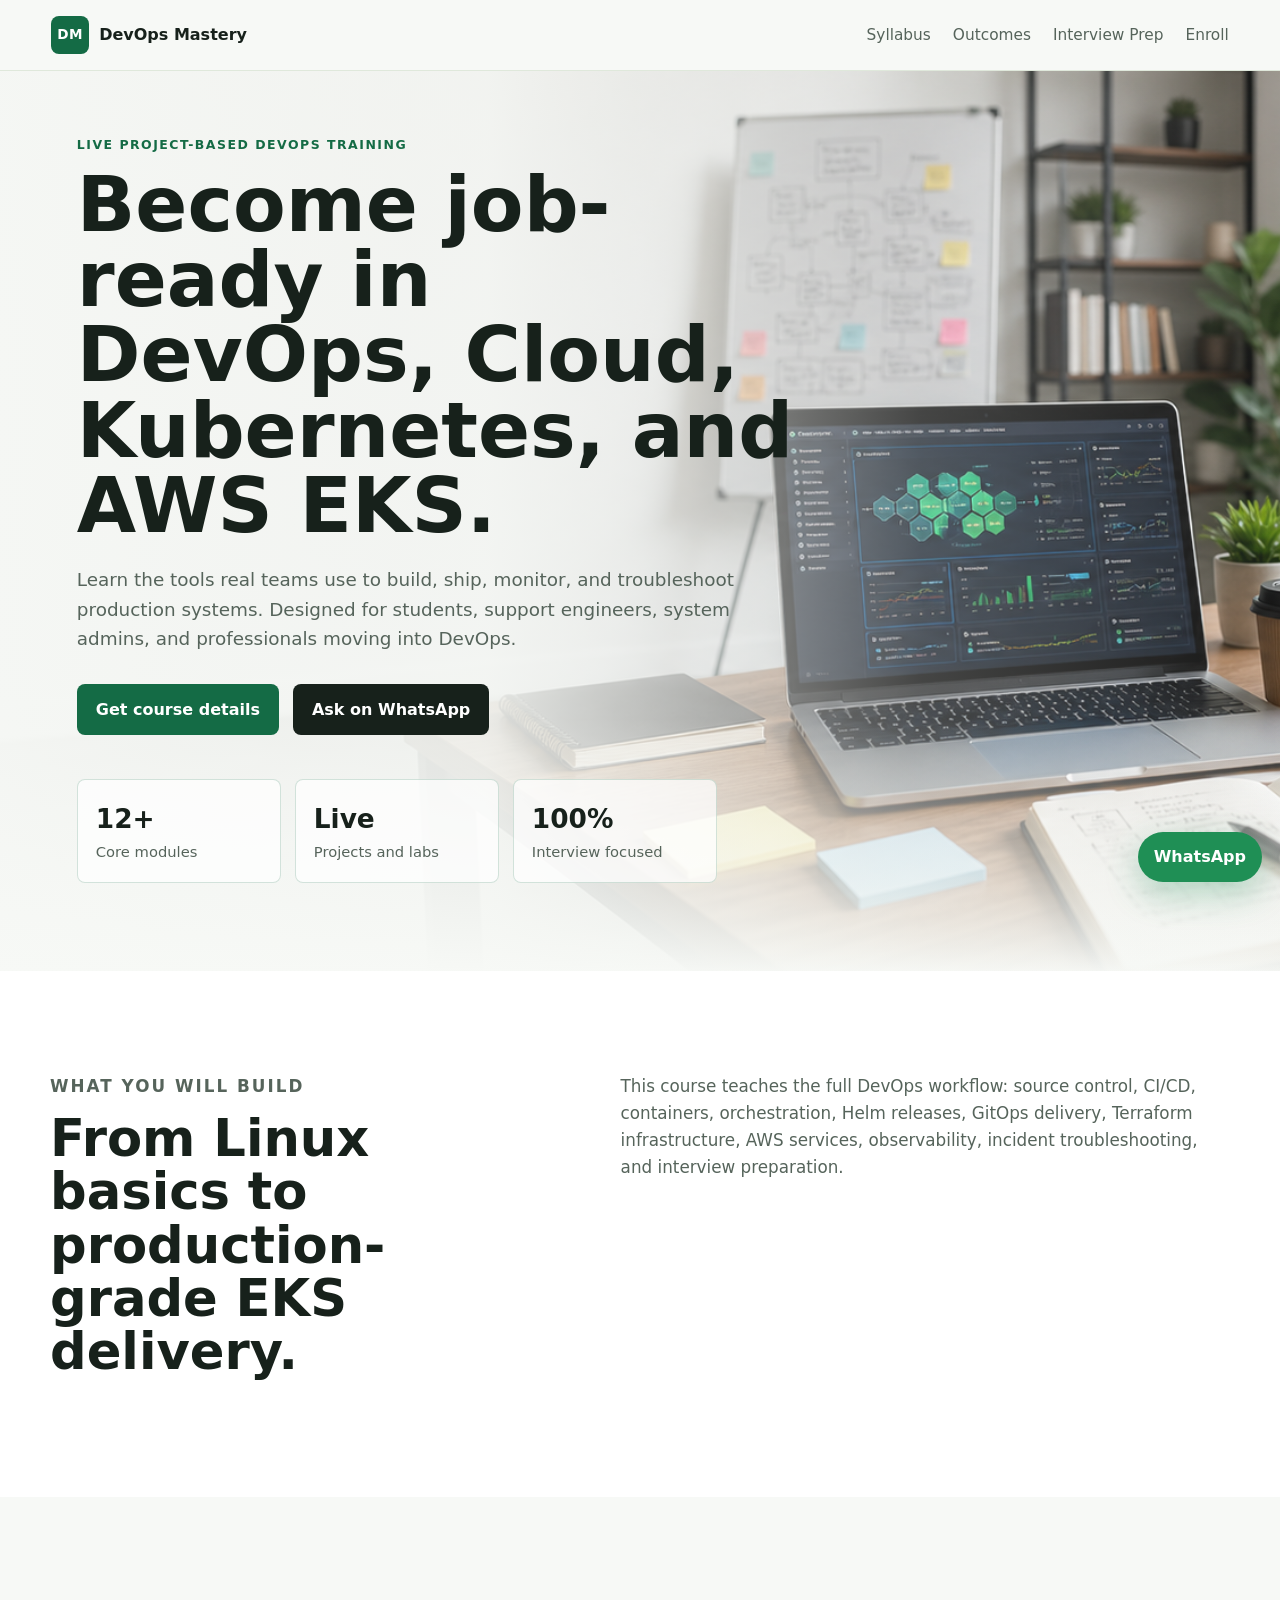
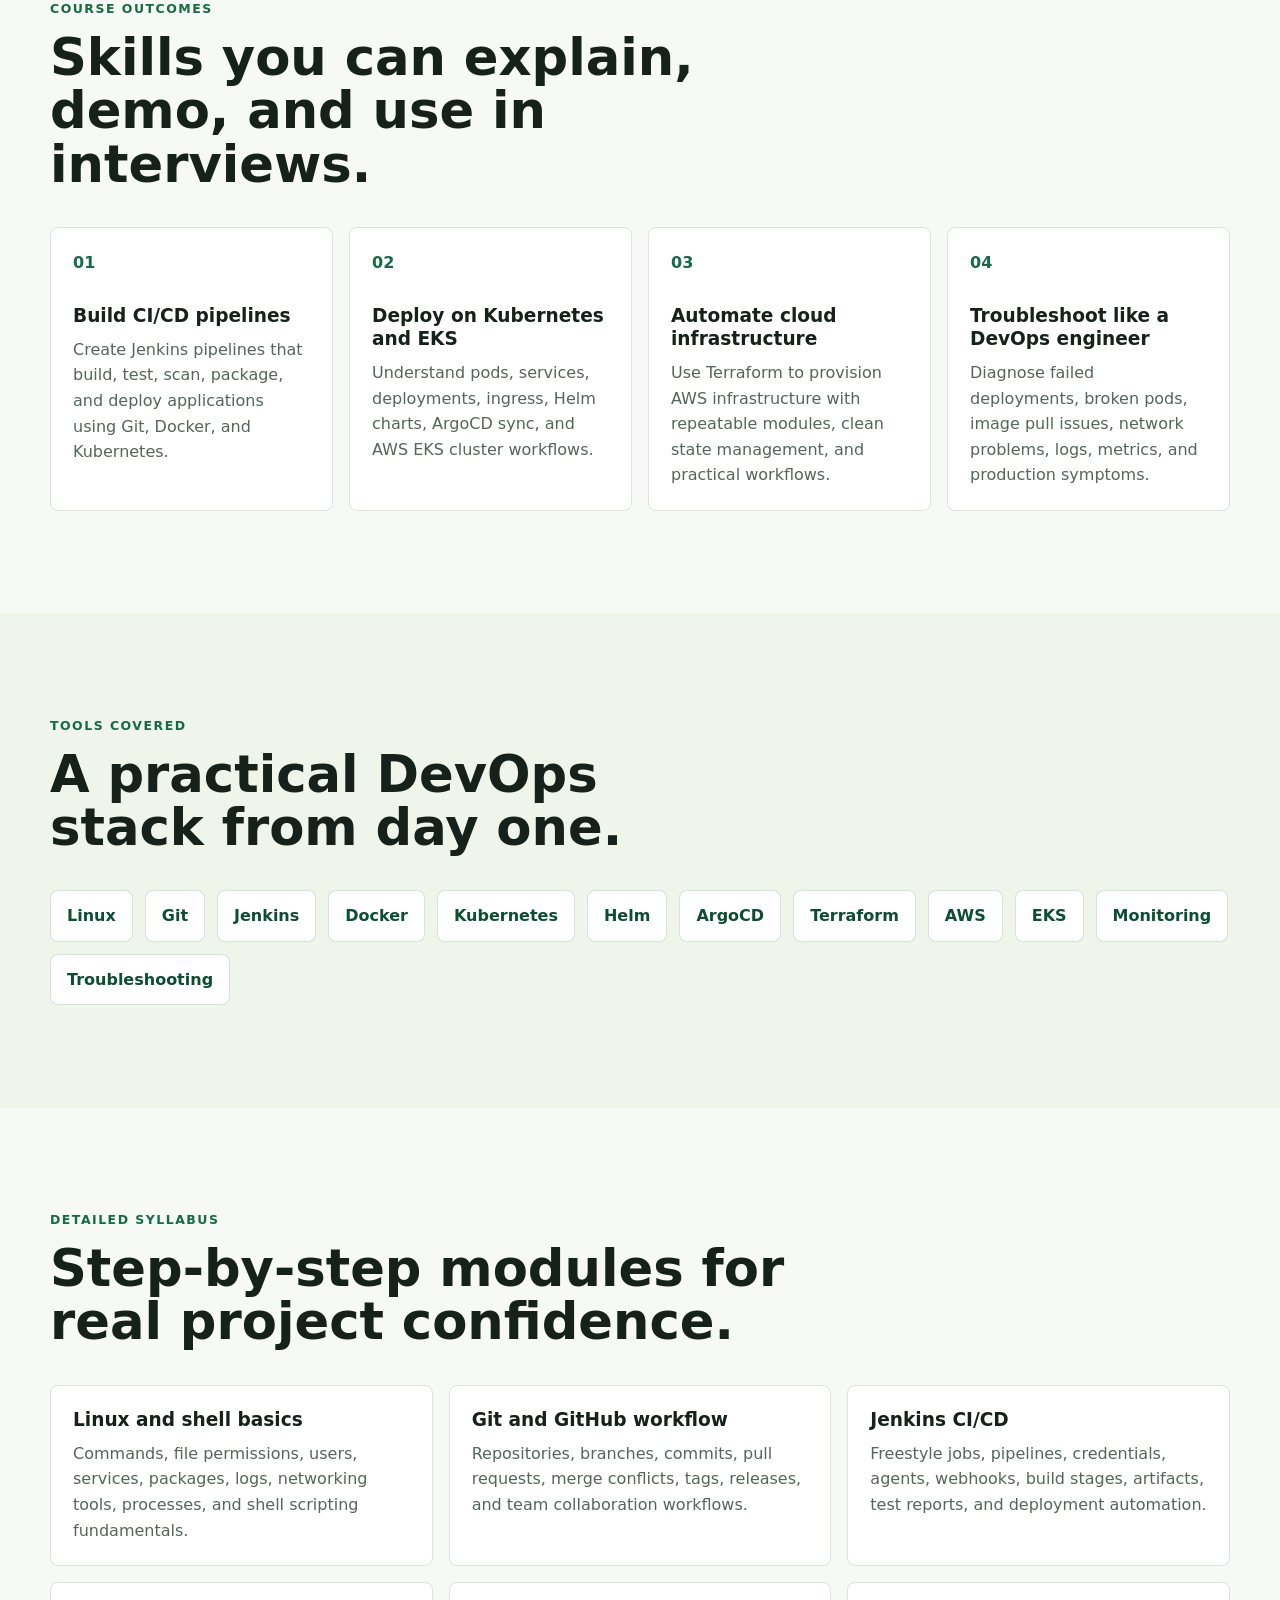
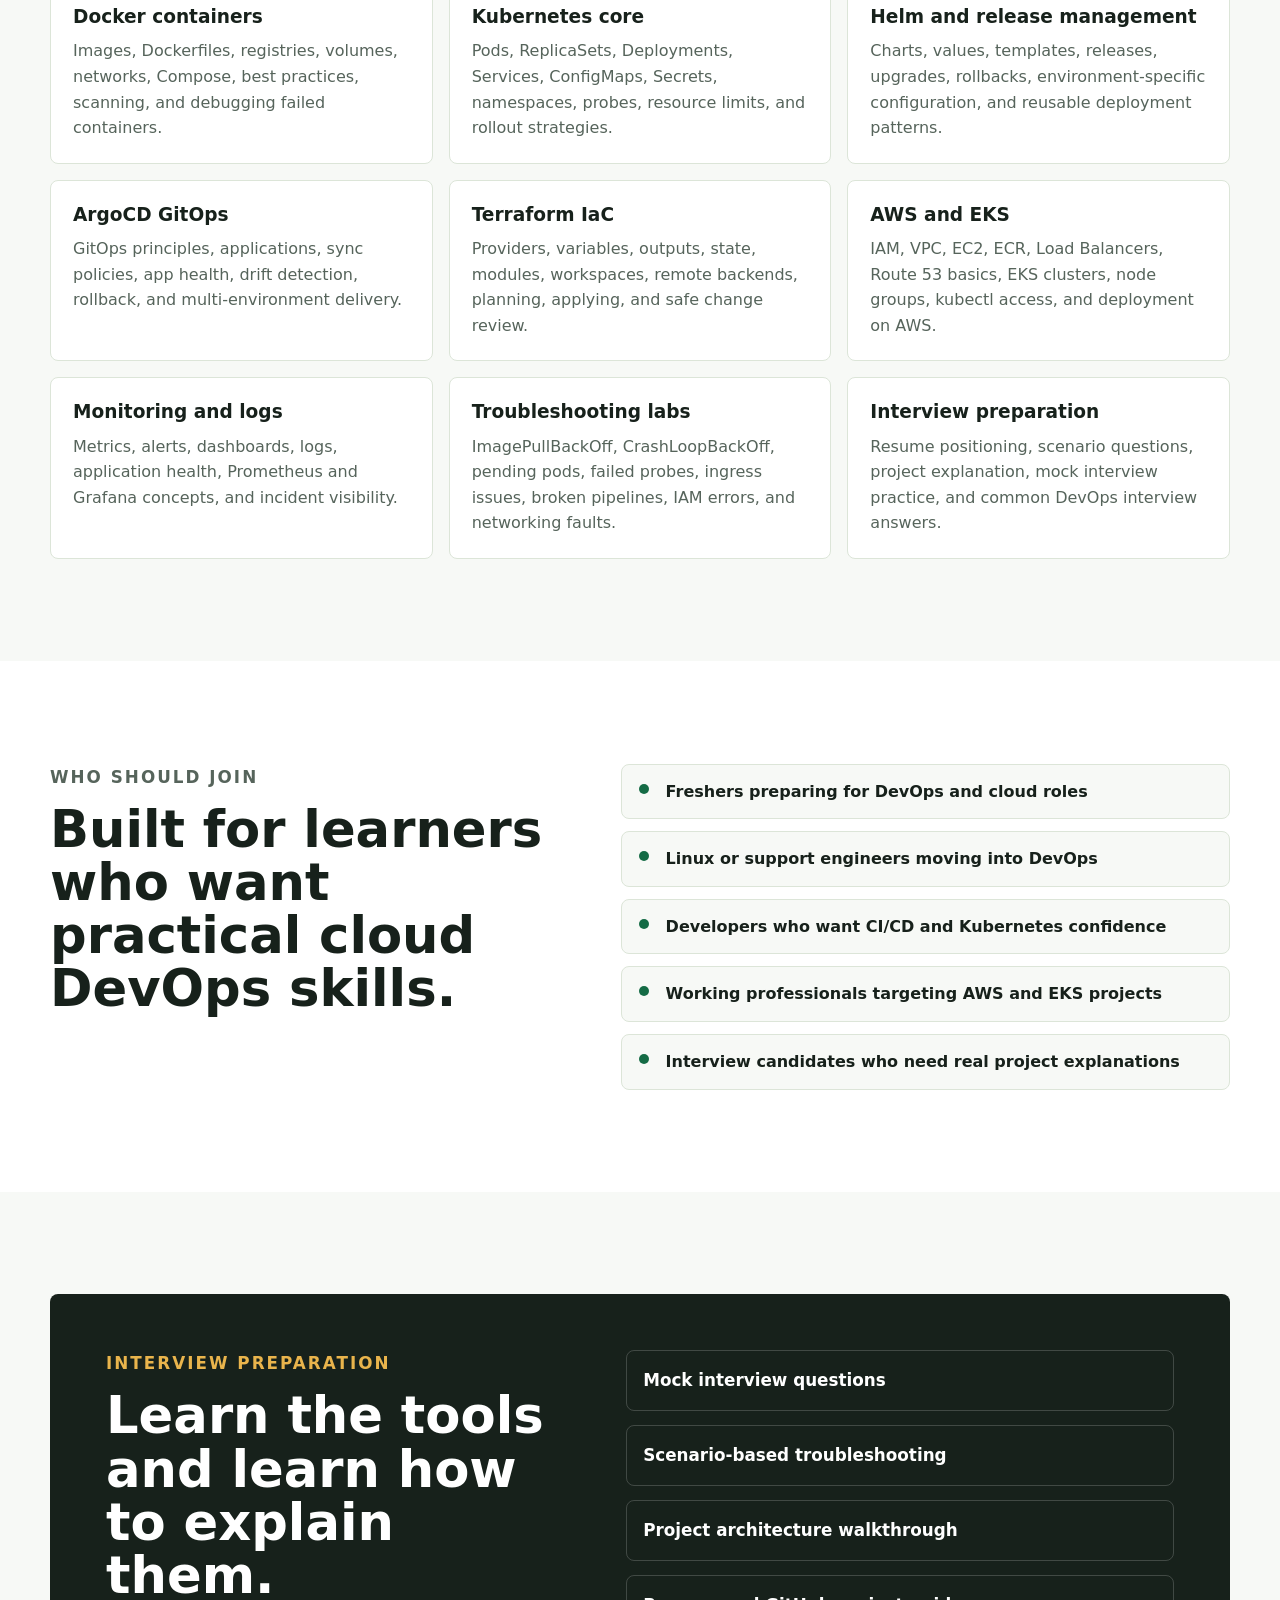
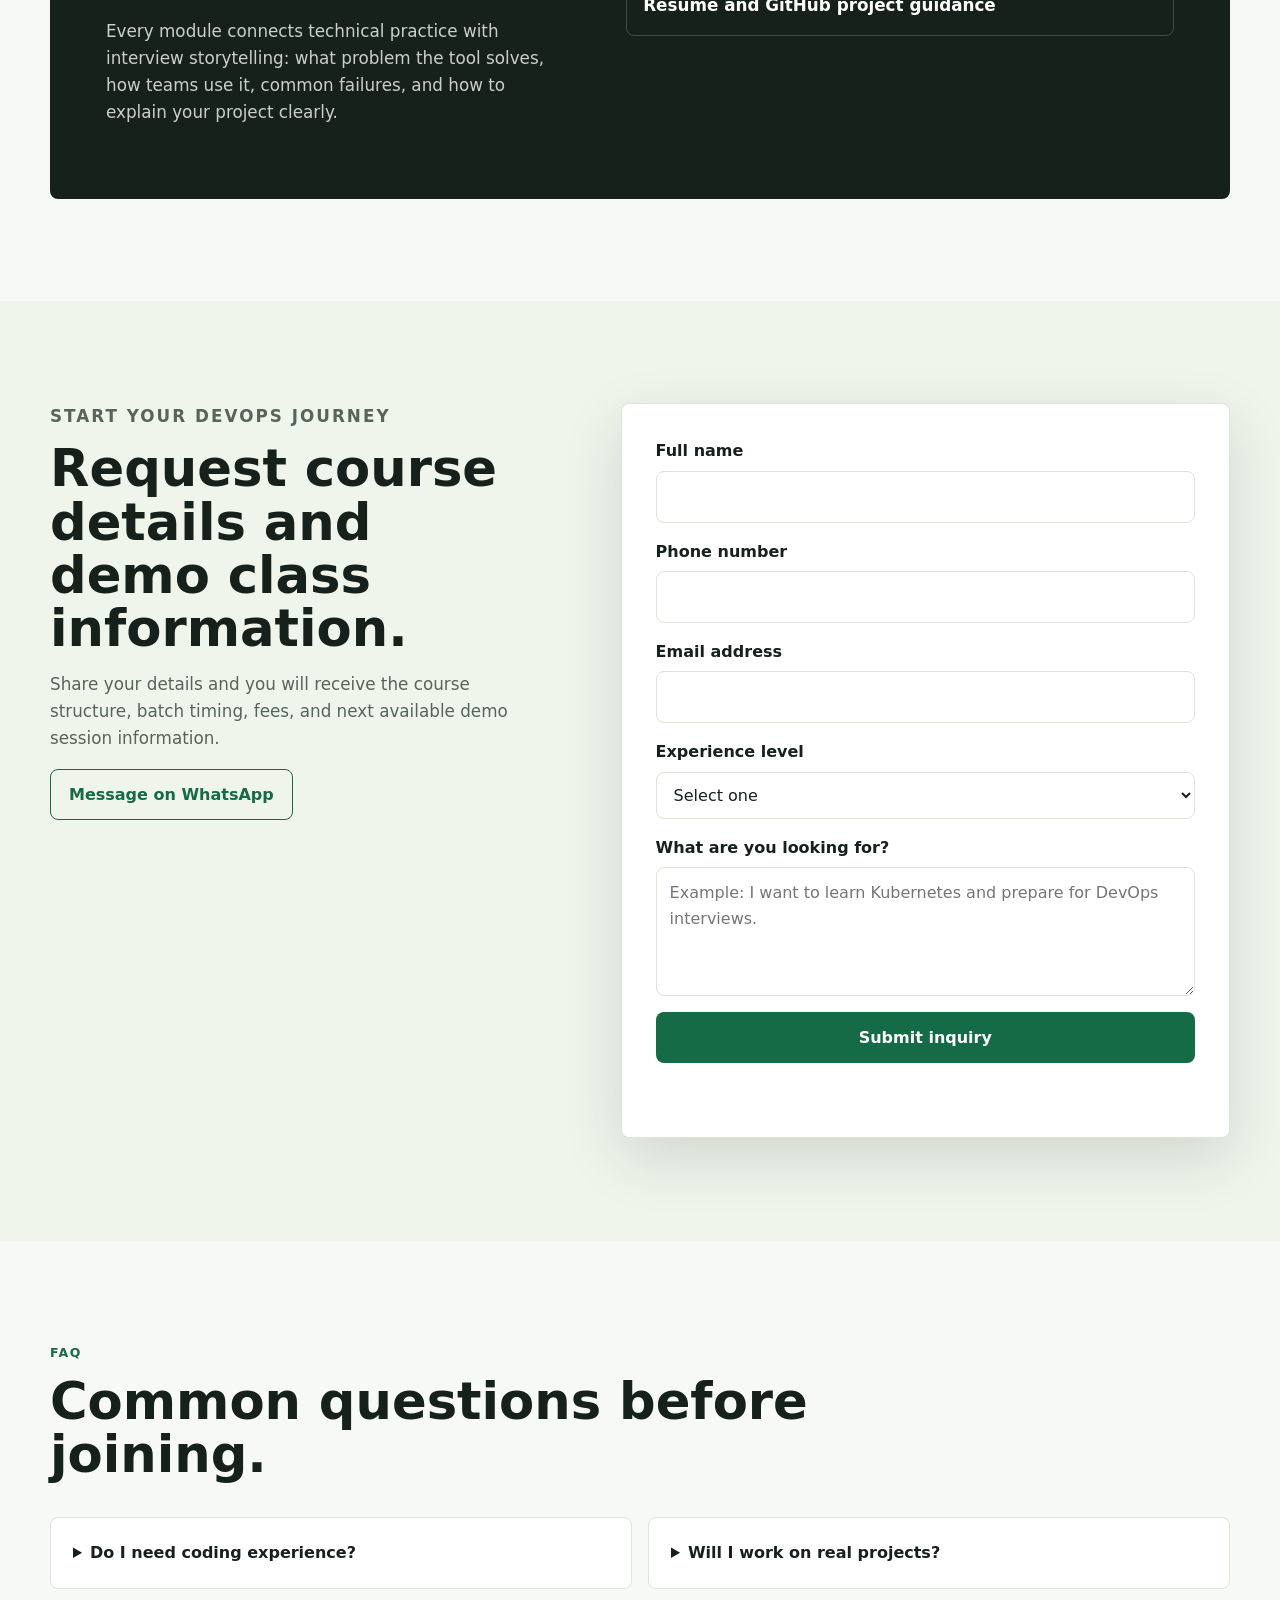
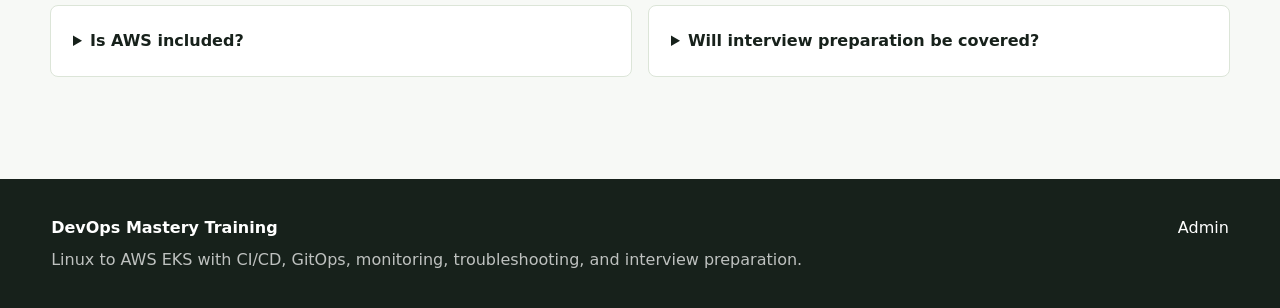
==== index.html @ ca03c06c "Create DevOps course website" ====
<!doctype html>
<html lang="en">
  <head>
    <meta charset="utf-8" />
    <meta name="viewport" content="width=device-width, initial-scale=1" />
    <meta
      name="description"
      content="DevOps training course covering Linux, Git, Jenkins, Docker, Kubernetes, Helm, ArgoCD, Terraform, AWS, EKS, monitoring, troubleshooting, and interview preparation."
    />
    <title>DevOps Mastery Training | Live Project-Based Course</title>
    <link rel="icon" href="data:image/svg+xml,%3Csvg xmlns='http://www.w3.org/2000/svg' viewBox='0 0 64 64'%3E%3Crect width='64' height='64' rx='12' fill='%23146b45'/%3E%3Ctext x='32' y='39' text-anchor='middle' font-family='Arial' font-size='22' font-weight='700' fill='white'%3EDM%3C/text%3E%3C/svg%3E" />
    <link rel="preload" as="image" href="assets/devops-hero.png" />
    <link rel="stylesheet" href="assets/styles.css" />
  </head>
  <body>
    <header class="site-header">
      <a class="brand" href="#top" aria-label="DevOps Mastery home">
        <span class="brand-mark">DM</span>
        <span>DevOps Mastery</span>
      </a>
      <nav class="main-nav" aria-label="Primary navigation">
        <a href="#syllabus">Syllabus</a>
        <a href="#outcomes">Outcomes</a>
        <a href="#interview">Interview Prep</a>
        <a href="#lead-form">Enroll</a>
      </nav>
      <button class="nav-toggle" type="button" aria-expanded="false" aria-controls="mobile-nav">
        Menu
      </button>
    </header>

    <nav class="mobile-nav" id="mobile-nav" aria-label="Mobile navigation">
      <a href="#syllabus">Syllabus</a>
      <a href="#outcomes">Outcomes</a>
      <a href="#interview">Interview Prep</a>
      <a href="#lead-form">Enroll</a>
    </nav>

    <main id="top">
      <section class="hero" aria-labelledby="hero-title">
        <img class="hero-image" src="assets/devops-hero.png" alt="DevOps training workstation with cloud dashboards and CI/CD visuals" />
        <div class="hero-overlay"></div>
        <div class="hero-content">
          <p class="eyebrow">Live project-based DevOps training</p>
          <h1 id="hero-title">Become job-ready in DevOps, Cloud, Kubernetes, and AWS EKS.</h1>
          <p class="hero-copy">
            Learn the tools real teams use to build, ship, monitor, and troubleshoot production systems. Designed for students, support engineers, system admins, and professionals moving into DevOps.
          </p>
          <div class="hero-actions">
            <a class="button button-primary" href="#lead-form">Get course details</a>
            <button class="button button-secondary js-whatsapp" type="button">Ask on WhatsApp</button>
          </div>
          <dl class="hero-stats" aria-label="Course highlights">
            <div>
              <dt>12+</dt>
              <dd>Core modules</dd>
            </div>
            <div>
              <dt>Live</dt>
              <dd>Projects and labs</dd>
            </div>
            <div>
              <dt>100%</dt>
              <dd>Interview focused</dd>
            </div>
          </dl>
        </div>
      </section>

      <section class="section intro-band" aria-label="Course summary">
        <div class="section-inner intro-grid">
          <div>
            <p class="eyebrow">What you will build</p>
            <h2>From Linux basics to production-grade EKS delivery.</h2>
          </div>
          <p>
            This course teaches the full DevOps workflow: source control, CI/CD, containers, orchestration, Helm releases, GitOps delivery, Terraform infrastructure, AWS services, observability, incident troubleshooting, and interview preparation.
          </p>
        </div>
      </section>

      <section class="section" id="outcomes">
        <div class="section-inner">
          <div class="section-heading">
            <p class="eyebrow">Course outcomes</p>
            <h2>Skills you can explain, demo, and use in interviews.</h2>
          </div>
          <div class="feature-grid">
            <article class="feature-card">
              <span class="card-number">01</span>
              <h3>Build CI/CD pipelines</h3>
              <p>Create Jenkins pipelines that build, test, scan, package, and deploy applications using Git, Docker, and Kubernetes.</p>
            </article>
            <article class="feature-card">
              <span class="card-number">02</span>
              <h3>Deploy on Kubernetes and EKS</h3>
              <p>Understand pods, services, deployments, ingress, Helm charts, ArgoCD sync, and AWS EKS cluster workflows.</p>
            </article>
            <article class="feature-card">
              <span class="card-number">03</span>
              <h3>Automate cloud infrastructure</h3>
              <p>Use Terraform to provision AWS infrastructure with repeatable modules, clean state management, and practical workflows.</p>
            </article>
            <article class="feature-card">
              <span class="card-number">04</span>
              <h3>Troubleshoot like a DevOps engineer</h3>
              <p>Diagnose failed deployments, broken pods, image pull issues, network problems, logs, metrics, and production symptoms.</p>
            </article>
          </div>
        </div>
      </section>

      <section class="section tools-band" aria-labelledby="tools-title">
        <div class="section-inner">
          <div class="section-heading compact">
            <p class="eyebrow">Tools covered</p>
            <h2 id="tools-title">A practical DevOps stack from day one.</h2>
          </div>
          <ul class="tool-list">
            <li>Linux</li>
            <li>Git</li>
            <li>Jenkins</li>
            <li>Docker</li>
            <li>Kubernetes</li>
            <li>Helm</li>
            <li>ArgoCD</li>
            <li>Terraform</li>
            <li>AWS</li>
            <li>EKS</li>
            <li>Monitoring</li>
            <li>Troubleshooting</li>
          </ul>
        </div>
      </section>

      <section class="section" id="syllabus">
        <div class="section-inner">
          <div class="section-heading">
            <p class="eyebrow">Detailed syllabus</p>
            <h2>Step-by-step modules for real project confidence.</h2>
          </div>
          <div class="syllabus-grid">
            <article>
              <h3>Linux and shell basics</h3>
              <p>Commands, file permissions, users, services, packages, logs, networking tools, processes, and shell scripting fundamentals.</p>
            </article>
            <article>
              <h3>Git and GitHub workflow</h3>
              <p>Repositories, branches, commits, pull requests, merge conflicts, tags, releases, and team collaboration workflows.</p>
            </article>
            <article>
              <h3>Jenkins CI/CD</h3>
              <p>Freestyle jobs, pipelines, credentials, agents, webhooks, build stages, artifacts, test reports, and deployment automation.</p>
            </article>
            <article>
              <h3>Docker containers</h3>
              <p>Images, Dockerfiles, registries, volumes, networks, Compose, best practices, scanning, and debugging failed containers.</p>
            </article>
            <article>
              <h3>Kubernetes core</h3>
              <p>Pods, ReplicaSets, Deployments, Services, ConfigMaps, Secrets, namespaces, probes, resource limits, and rollout strategies.</p>
            </article>
            <article>
              <h3>Helm and release management</h3>
              <p>Charts, values, templates, releases, upgrades, rollbacks, environment-specific configuration, and reusable deployment patterns.</p>
            </article>
            <article>
              <h3>ArgoCD GitOps</h3>
              <p>GitOps principles, applications, sync policies, app health, drift detection, rollback, and multi-environment delivery.</p>
            </article>
            <article>
              <h3>Terraform IaC</h3>
              <p>Providers, variables, outputs, state, modules, workspaces, remote backends, planning, applying, and safe change review.</p>
            </article>
            <article>
              <h3>AWS and EKS</h3>
              <p>IAM, VPC, EC2, ECR, Load Balancers, Route 53 basics, EKS clusters, node groups, kubectl access, and deployment on AWS.</p>
            </article>
            <article>
              <h3>Monitoring and logs</h3>
              <p>Metrics, alerts, dashboards, logs, application health, Prometheus and Grafana concepts, and incident visibility.</p>
            </article>
            <article>
              <h3>Troubleshooting labs</h3>
              <p>ImagePullBackOff, CrashLoopBackOff, pending pods, failed probes, ingress issues, broken pipelines, IAM errors, and networking faults.</p>
            </article>
            <article>
              <h3>Interview preparation</h3>
              <p>Resume positioning, scenario questions, project explanation, mock interview practice, and common DevOps interview answers.</p>
            </article>
          </div>
        </div>
      </section>

      <section class="section audience-band">
        <div class="section-inner two-column">
          <div>
            <p class="eyebrow">Who should join</p>
            <h2>Built for learners who want practical cloud DevOps skills.</h2>
          </div>
          <ul class="check-list">
            <li>Freshers preparing for DevOps and cloud roles</li>
            <li>Linux or support engineers moving into DevOps</li>
            <li>Developers who want CI/CD and Kubernetes confidence</li>
            <li>Working professionals targeting AWS and EKS projects</li>
            <li>Interview candidates who need real project explanations</li>
          </ul>
        </div>
      </section>

      <section class="section" id="interview">
        <div class="section-inner interview-panel">
          <div>
            <p class="eyebrow">Interview preparation</p>
            <h2>Learn the tools and learn how to explain them.</h2>
            <p>
              Every module connects technical practice with interview storytelling: what problem the tool solves, how teams use it, common failures, and how to explain your project clearly.
            </p>
          </div>
          <div class="interview-list">
            <p>Mock interview questions</p>
            <p>Scenario-based troubleshooting</p>
            <p>Project architecture walkthrough</p>
            <p>Resume and GitHub project guidance</p>
          </div>
        </div>
      </section>

      <section class="section enrollment-section" id="lead-form">
        <div class="section-inner form-layout">
          <div class="form-copy">
            <p class="eyebrow">Start your DevOps journey</p>
            <h2>Request course details and demo class information.</h2>
            <p>
              Share your details and you will receive the course structure, batch timing, fees, and next available demo session information.
            </p>
            <button class="button button-outline js-whatsapp" type="button">Message on WhatsApp</button>
          </div>
          <form class="lead-form" data-lead-form>
            <div class="form-row">
              <label for="name">Full name</label>
              <input id="name" name="name" type="text" autocomplete="name" required />
            </div>
            <div class="form-row">
              <label for="phone">Phone number</label>
              <input id="phone" name="phone" type="tel" autocomplete="tel" required />
            </div>
            <div class="form-row">
              <label for="email">Email address</label>
              <input id="email" name="email" type="email" autocomplete="email" required />
            </div>
            <div class="form-row">
              <label for="experience">Experience level</label>
              <select id="experience" name="experience" required>
                <option value="">Select one</option>
                <option>Fresher</option>
                <option>0-2 years</option>
                <option>2-5 years</option>
                <option>5+ years</option>
              </select>
            </div>
            <div class="form-row">
              <label for="message">What are you looking for?</label>
              <textarea id="message" name="message" rows="4" placeholder="Example: I want to learn Kubernetes and prepare for DevOps interviews."></textarea>
            </div>
            <input type="hidden" name="source" value="DevOps Course Landing Page" />
            <button class="button button-primary form-submit" type="submit">Submit inquiry</button>
            <p class="form-status" data-form-status role="status" aria-live="polite"></p>
          </form>
        </div>
      </section>

      <section class="section faq-section">
        <div class="section-inner">
          <div class="section-heading">
            <p class="eyebrow">FAQ</p>
            <h2>Common questions before joining.</h2>
          </div>
          <div class="faq-grid">
            <details>
              <summary>Do I need coding experience?</summary>
              <p>Basic scripting helps, but the course starts with Linux and command-line foundations before moving into pipelines and cloud deployment.</p>
            </details>
            <details>
              <summary>Will I work on real projects?</summary>
              <p>Yes. The course is designed around hands-on labs, CI/CD workflows, container deployments, EKS, GitOps, and troubleshooting scenarios.</p>
            </details>
            <details>
              <summary>Is AWS included?</summary>
              <p>Yes. AWS fundamentals, ECR, EKS, IAM basics, load balancers, and Terraform-based cloud provisioning are part of the learning path.</p>
            </details>
            <details>
              <summary>Will interview preparation be covered?</summary>
              <p>Yes. You will practice scenario questions, project explanations, resume positioning, and common DevOps interview topics.</p>
            </details>
          </div>
        </div>
      </section>
    </main>

    <a class="floating-whatsapp js-whatsapp" href="#" aria-label="Ask about the course on WhatsApp">WhatsApp</a>

    <footer class="site-footer">
      <div>
        <strong>DevOps Mastery Training</strong>
        <p>Linux to AWS EKS with CI/CD, GitOps, monitoring, troubleshooting, and interview preparation.</p>
      </div>
      <a href="admin.html">Admin</a>
    </footer>

    <script src="assets/app.js"></script>
  </body>
</html>
---- assets/styles.css ----
:root {
  --bg: #f7f9f6;
  --surface: #ffffff;
  --surface-strong: #f0f5ec;
  --ink: #17211b;
  --muted: #56645b;
  --line: #dce5d8;
  --brand: #146b45;
  --brand-dark: #0b4e32;
  --accent: #e9b44c;
  --danger: #b42318;
  --shadow: 0 20px 60px rgba(23, 33, 27, 0.14);
  --radius: 8px;
}

* {
  box-sizing: border-box;
}

html {
  scroll-behavior: smooth;
}

body {
  margin: 0;
  background: var(--bg);
  color: var(--ink);
  font-family: Inter, ui-sans-serif, system-ui, -apple-system, BlinkMacSystemFont, "Segoe UI", sans-serif;
  line-height: 1.6;
}

a {
  color: inherit;
}

img {
  display: block;
  max-width: 100%;
}

button,
input,
select,
textarea {
  font: inherit;
}

.site-header,
.admin-header {
  position: sticky;
  top: 0;
  z-index: 20;
  display: flex;
  align-items: center;
  justify-content: space-between;
  gap: 24px;
  padding: 16px clamp(18px, 4vw, 54px);
  background: rgba(247, 249, 246, 0.94);
  border-bottom: 1px solid rgba(220, 229, 216, 0.85);
  backdrop-filter: blur(12px);
}

.brand {
  display: inline-flex;
  align-items: center;
  gap: 10px;
  color: var(--ink);
  font-weight: 800;
  text-decoration: none;
  white-space: nowrap;
}

.brand-mark {
  display: grid;
  width: 38px;
  height: 38px;
  place-items: center;
  border-radius: var(--radius);
  background: var(--brand);
  color: white;
  font-size: 0.85rem;
  letter-spacing: 0.03em;
}

.main-nav {
  display: flex;
  align-items: center;
  gap: 22px;
  color: var(--muted);
  font-size: 0.96rem;
}

.main-nav a,
.mobile-nav a,
.site-footer a {
  text-decoration: none;
}

.main-nav a:hover,
.mobile-nav a:hover,
.site-footer a:hover {
  color: var(--brand);
}

.nav-toggle {
  display: none;
  border: 1px solid var(--line);
  border-radius: var(--radius);
  background: var(--surface);
  color: var(--ink);
  padding: 9px 13px;
  font-weight: 700;
}

.mobile-nav {
  display: none;
  padding: 0 18px 16px;
  background: var(--bg);
  border-bottom: 1px solid var(--line);
}

.mobile-nav a {
  display: block;
  padding: 11px 0;
  color: var(--muted);
}

.hero {
  position: relative;
  min-height: 720px;
  display: grid;
  align-items: center;
  overflow: hidden;
  isolation: isolate;
}

.hero-image {
  position: absolute;
  inset: 0;
  width: 100%;
  height: 100%;
  object-fit: cover;
  object-position: center;
  z-index: -2;
}

.hero-overlay {
  position: absolute;
  inset: 0;
  z-index: -1;
  background:
    linear-gradient(90deg, rgba(247, 249, 246, 0.97) 0%, rgba(247, 249, 246, 0.9) 38%, rgba(247, 249, 246, 0.28) 72%, rgba(247, 249, 246, 0.08) 100%),
    linear-gradient(0deg, rgba(247, 249, 246, 0.98) 0%, rgba(247, 249, 246, 0) 28%);
}

.hero-content {
  width: min(760px, calc(100% - 36px));
  margin-left: clamp(18px, 6vw, 84px);
  padding: 64px 0 88px;
}

.eyebrow {
  margin: 0 0 12px;
  color: var(--brand);
  font-size: 0.78rem;
  font-weight: 800;
  letter-spacing: 0.12em;
  text-transform: uppercase;
}

h1,
h2,
h3,
p {
  margin-top: 0;
}

h1 {
  max-width: 720px;
  margin-bottom: 22px;
  font-size: clamp(2.6rem, 6vw, 5.8rem);
  line-height: 0.98;
  letter-spacing: 0;
}

h2 {
  margin-bottom: 16px;
  font-size: clamp(2rem, 4vw, 3.35rem);
  line-height: 1.04;
  letter-spacing: 0;
}

h3 {
  margin-bottom: 10px;
  font-size: 1.16rem;
  line-height: 1.25;
}

.hero-copy {
  max-width: 660px;
  color: var(--muted);
  font-size: 1.15rem;
}

.hero-actions,
.thank-you-actions {
  display: flex;
  flex-wrap: wrap;
  gap: 14px;
  margin-top: 30px;
}

.button {
  display: inline-flex;
  align-items: center;
  justify-content: center;
  min-height: 48px;
  padding: 12px 18px;
  border: 1px solid transparent;
  border-radius: var(--radius);
  cursor: pointer;
  font-weight: 800;
  text-decoration: none;
  transition: transform 160ms ease, background 160ms ease, border-color 160ms ease;
}

.button:hover {
  transform: translateY(-1px);
}

.button:disabled {
  cursor: wait;
  opacity: 0.7;
  transform: none;
}

.button-primary {
  background: var(--brand);
  color: white;
}

.button-primary:hover {
  background: var(--brand-dark);
}

.button-secondary {
  background: var(--ink);
  color: white;
}

.button-outline {
  background: transparent;
  border-color: var(--brand);
  color: var(--brand);
}

.hero-stats {
  display: grid;
  grid-template-columns: repeat(3, minmax(0, 1fr));
  gap: 14px;
  max-width: 640px;
  margin: 44px 0 0;
}

.hero-stats div {
  padding: 18px;
  border: 1px solid rgba(20, 107, 69, 0.18);
  border-radius: var(--radius);
  background: rgba(255, 255, 255, 0.72);
}

.hero-stats dt {
  font-size: 1.65rem;
  font-weight: 900;
}

.hero-stats dd {
  margin: 0;
  color: var(--muted);
  font-size: 0.92rem;
}

.section {
  padding: clamp(64px, 8vw, 112px) 0;
}

.section-inner {
  width: min(1180px, calc(100% - 36px));
  margin: 0 auto;
}

.section-heading {
  max-width: 780px;
  margin-bottom: 36px;
}

.section-heading.compact {
  max-width: 620px;
}

.intro-band,
.audience-band {
  background: var(--surface);
}

.intro-grid,
.two-column,
.form-layout,
.interview-panel {
  display: grid;
  grid-template-columns: minmax(0, 0.9fr) minmax(0, 1.1fr);
  gap: clamp(28px, 6vw, 72px);
  align-items: start;
}

.intro-grid p,
.two-column p,
.interview-panel p,
.form-copy p {
  color: var(--muted);
  font-size: 1.05rem;
}

.feature-grid,
.syllabus-grid,
.faq-grid {
  display: grid;
  grid-template-columns: repeat(4, minmax(0, 1fr));
  gap: 16px;
}

.feature-card,
.syllabus-grid article,
.faq-grid details,
.admin-panel,
.table-card,
.lead-summary article,
.lead-form {
  border: 1px solid var(--line);
  border-radius: var(--radius);
  background: var(--surface);
}

.feature-card,
.syllabus-grid article,
.faq-grid details {
  padding: 22px;
}

.card-number {
  display: inline-block;
  margin-bottom: 28px;
  color: var(--brand);
  font-weight: 900;
}

.feature-card p,
.syllabus-grid p,
.faq-grid p {
  margin-bottom: 0;
  color: var(--muted);
}

.tools-band {
  background: var(--surface-strong);
}

.tool-list {
  display: flex;
  flex-wrap: wrap;
  gap: 12px;
  margin: 0;
  padding: 0;
  list-style: none;
}

.tool-list li {
  padding: 12px 16px;
  border: 1px solid rgba(20, 107, 69, 0.18);
  border-radius: var(--radius);
  background: var(--surface);
  color: var(--brand-dark);
  font-weight: 800;
}

.syllabus-grid {
  grid-template-columns: repeat(3, minmax(0, 1fr));
}

.check-list {
  display: grid;
  gap: 12px;
  margin: 0;
  padding: 0;
  list-style: none;
}

.check-list li {
  position: relative;
  padding: 14px 16px 14px 44px;
  border: 1px solid var(--line);
  border-radius: var(--radius);
  background: var(--bg);
  font-weight: 700;
}

.check-list li::before {
  content: "";
  position: absolute;
  left: 17px;
  top: 19px;
  width: 10px;
  height: 10px;
  border-radius: 999px;
  background: var(--brand);
}

.interview-panel {
  padding: clamp(28px, 5vw, 56px);
  border-radius: var(--radius);
  background: var(--ink);
  color: white;
}

.interview-panel .eyebrow {
  color: var(--accent);
}

.interview-panel p {
  color: rgba(255, 255, 255, 0.78);
}

.interview-list {
  display: grid;
  gap: 14px;
}

.interview-list p {
  margin: 0;
  padding: 16px;
  border: 1px solid rgba(255, 255, 255, 0.18);
  border-radius: var(--radius);
  color: white;
  font-weight: 800;
}

.enrollment-section {
  background: var(--surface-strong);
}

.lead-form {
  display: grid;
  gap: 16px;
  padding: clamp(22px, 4vw, 34px);
  box-shadow: var(--shadow);
}

.form-row {
  display: grid;
  gap: 7px;
}

label {
  color: var(--ink);
  font-weight: 800;
}

input,
select,
textarea {
  width: 100%;
  border: 1px solid var(--line);
  border-radius: var(--radius);
  background: white;
  color: var(--ink);
  padding: 12px 13px;
}

input:focus,
select:focus,
textarea:focus {
  outline: 3px solid rgba(20, 107, 69, 0.16);
  border-color: var(--brand);
}

.form-submit {
  width: 100%;
}

.form-status {
  min-height: 24px;
  margin: 0;
  color: var(--brand);
  font-weight: 700;
}

.form-status.is-error {
  color: var(--danger);
}

.faq-grid {
  grid-template-columns: repeat(2, minmax(0, 1fr));
}

summary {
  cursor: pointer;
  font-weight: 900;
}

.floating-whatsapp {
  position: fixed;
  right: 18px;
  bottom: 18px;
  z-index: 30;
  display: inline-flex;
  align-items: center;
  justify-content: center;
  min-height: 48px;
  padding: 12px 16px;
  border-radius: 999px;
  background: #1f8f55;
  color: white;
  font-weight: 900;
  text-decoration: none;
  box-shadow: 0 12px 34px rgba(31, 143, 85, 0.3);
}

.site-footer {
  display: flex;
  justify-content: space-between;
  gap: 24px;
  padding: 36px clamp(18px, 4vw, 54px);
  background: var(--ink);
  color: white;
}

.site-footer p {
  margin: 6px 0 0;
  color: rgba(255, 255, 255, 0.72);
}

.simple-page,
.admin-page {
  min-height: 100vh;
}

.simple-page {
  display: grid;
  place-items: center;
  padding: 24px;
  background:
    linear-gradient(rgba(247, 249, 246, 0.88), rgba(247, 249, 246, 0.96)),
    url("devops-hero.png") center / cover;
}

.thank-you-card {
  width: min(680px, 100%);
  padding: clamp(28px, 6vw, 56px);
  border: 1px solid var(--line);
  border-radius: var(--radius);
  background: rgba(255, 255, 255, 0.92);
  box-shadow: var(--shadow);
}

.thank-you-card h1 {
  font-size: clamp(2.25rem, 6vw, 4.6rem);
}

.thank-you-card p {
  color: var(--muted);
}

.admin-page {
  background: var(--bg);
}

.admin-shell {
  width: min(1180px, calc(100% - 36px));
  margin: 0 auto;
  padding: 42px 0 80px;
}

.admin-panel {
  display: grid;
  grid-template-columns: minmax(0, 0.9fr) minmax(0, 1.1fr);
  gap: 28px;
  align-items: end;
  padding: clamp(22px, 4vw, 34px);
}

.admin-panel h1 {
  margin-bottom: 8px;
  font-size: clamp(2rem, 5vw, 4rem);
}

.admin-panel p {
  margin-bottom: 0;
  color: var(--muted);
}

.admin-form {
  display: grid;
  gap: 10px;
}

.token-row {
  display: grid;
  grid-template-columns: 1fr auto;
  gap: 10px;
}

.lead-summary {
  display: grid;
  grid-template-columns: repeat(2, minmax(0, 1fr));
  gap: 16px;
  margin: 18px 0;
}

.lead-summary article {
  padding: 22px;
}

.lead-summary span {
  display: block;
  font-size: 2rem;
  font-weight: 900;
}

.lead-summary p {
  margin: 0;
  color: var(--muted);
}

.table-card {
  overflow: hidden;
}

.table-scroll {
  overflow-x: auto;
}

table {
  width: 100%;
  border-collapse: collapse;
  min-width: 920px;
}

th,
td {
  padding: 14px 16px;
  border-bottom: 1px solid var(--line);
  text-align: left;
  vertical-align: top;
}

th {
  background: var(--surface-strong);
  color: var(--brand-dark);
  font-size: 0.86rem;
  text-transform: uppercase;
}

td {
  color: var(--muted);
}

td a {
  color: var(--brand);
  font-weight: 700;
}

@media (max-width: 980px) {
  .main-nav {
    display: none;
  }

  .nav-toggle {
    display: inline-flex;
  }

  .mobile-nav.is-open {
    display: block;
  }

  .hero {
    min-height: 680px;
  }

  .hero-overlay {
    background:
      linear-gradient(90deg, rgba(247, 249, 246, 0.97) 0%, rgba(247, 249, 246, 0.84) 62%, rgba(247, 249, 246, 0.35) 100%),
      linear-gradient(0deg, rgba(247, 249, 246, 0.98) 0%, rgba(247, 249, 246, 0) 32%);
  }

  .feature-grid,
  .syllabus-grid {
    grid-template-columns: repeat(2, minmax(0, 1fr));
  }

  .intro-grid,
  .two-column,
  .form-layout,
  .interview-panel,
  .admin-panel {
    grid-template-columns: 1fr;
  }
}

@media (max-width: 680px) {
  .site-header,
  .admin-header {
    padding: 14px 18px;
  }

  .brand {
    font-size: 0.95rem;
  }

  .hero {
    min-height: 720px;
  }

  .hero-content {
    width: calc(100% - 32px);
    margin-left: 16px;
    padding-top: 58px;
  }

  .hero-copy {
    font-size: 1.02rem;
  }

  .hero-stats,
  .feature-grid,
  .syllabus-grid,
  .faq-grid,
  .lead-summary,
  .token-row {
    grid-template-columns: 1fr;
  }

  .site-footer {
    flex-direction: column;
  }

  .floating-whatsapp {
    right: 14px;
    bottom: 14px;
  }
}
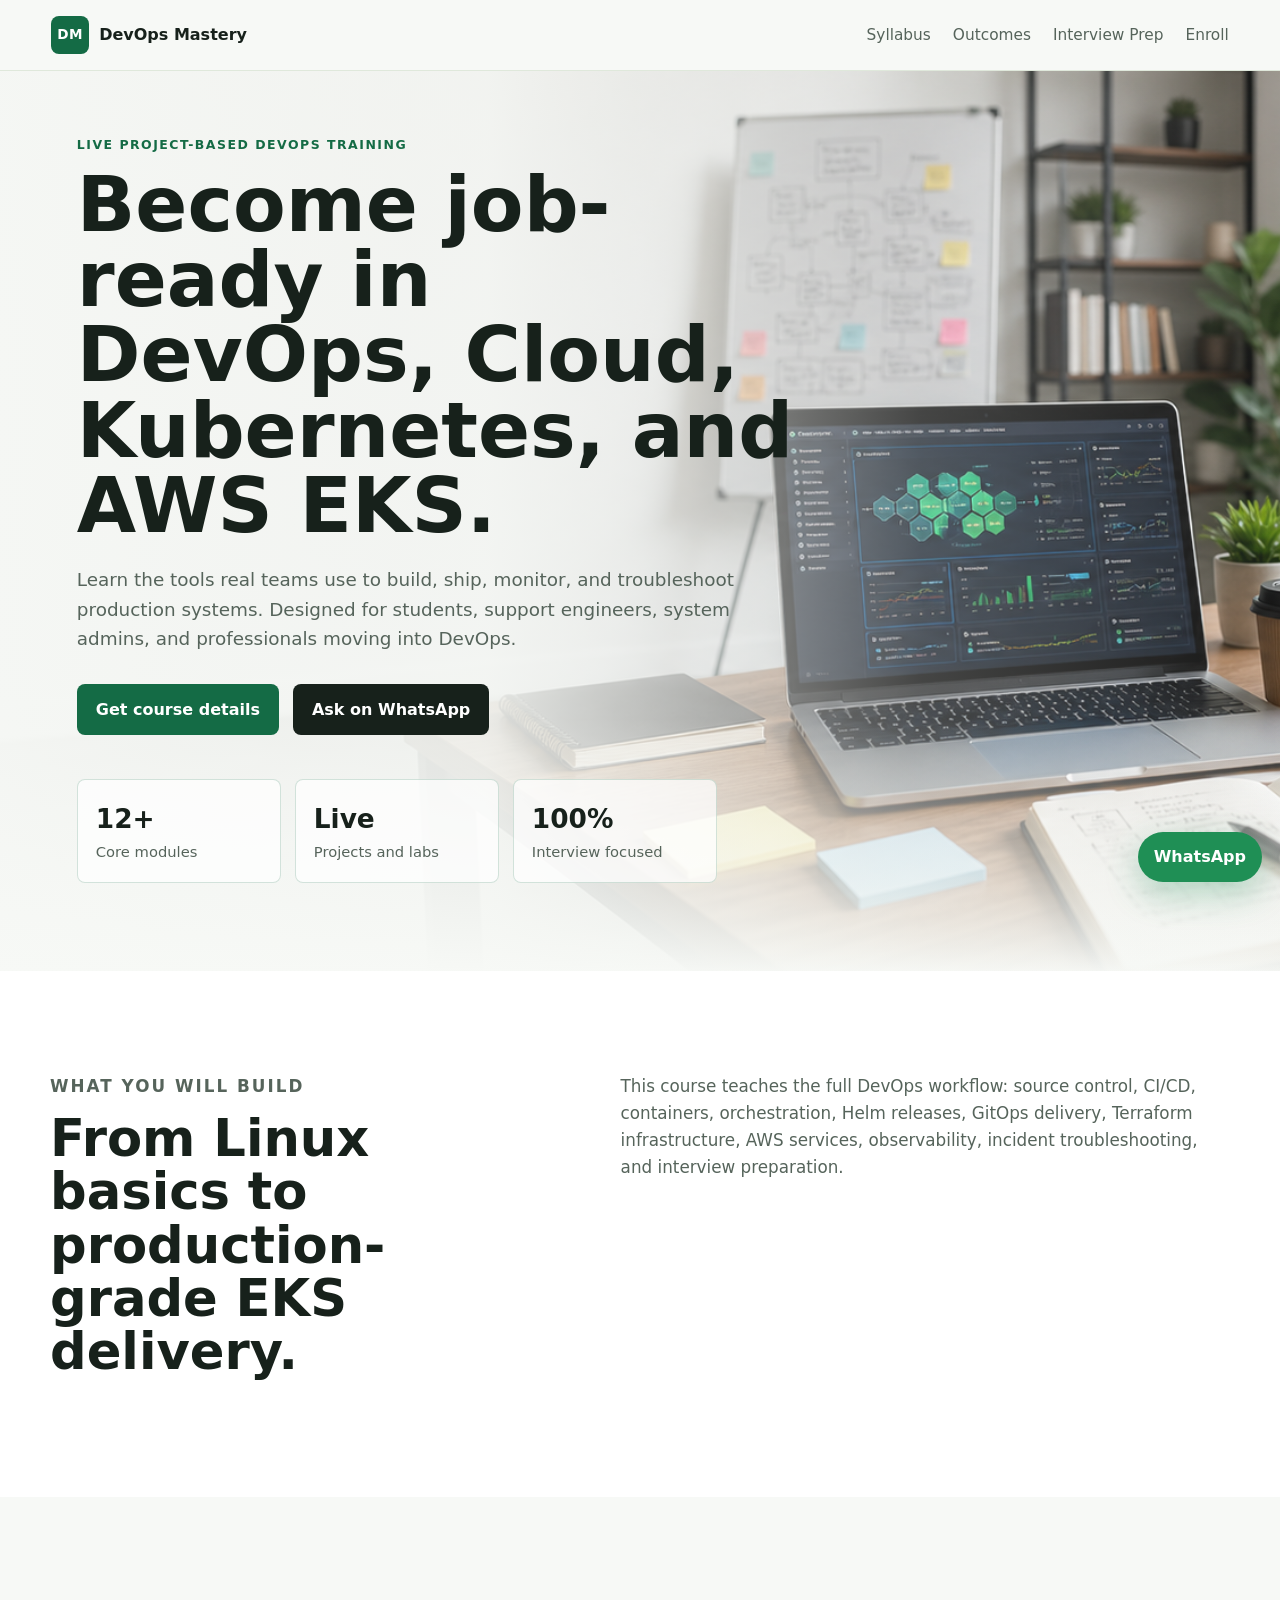
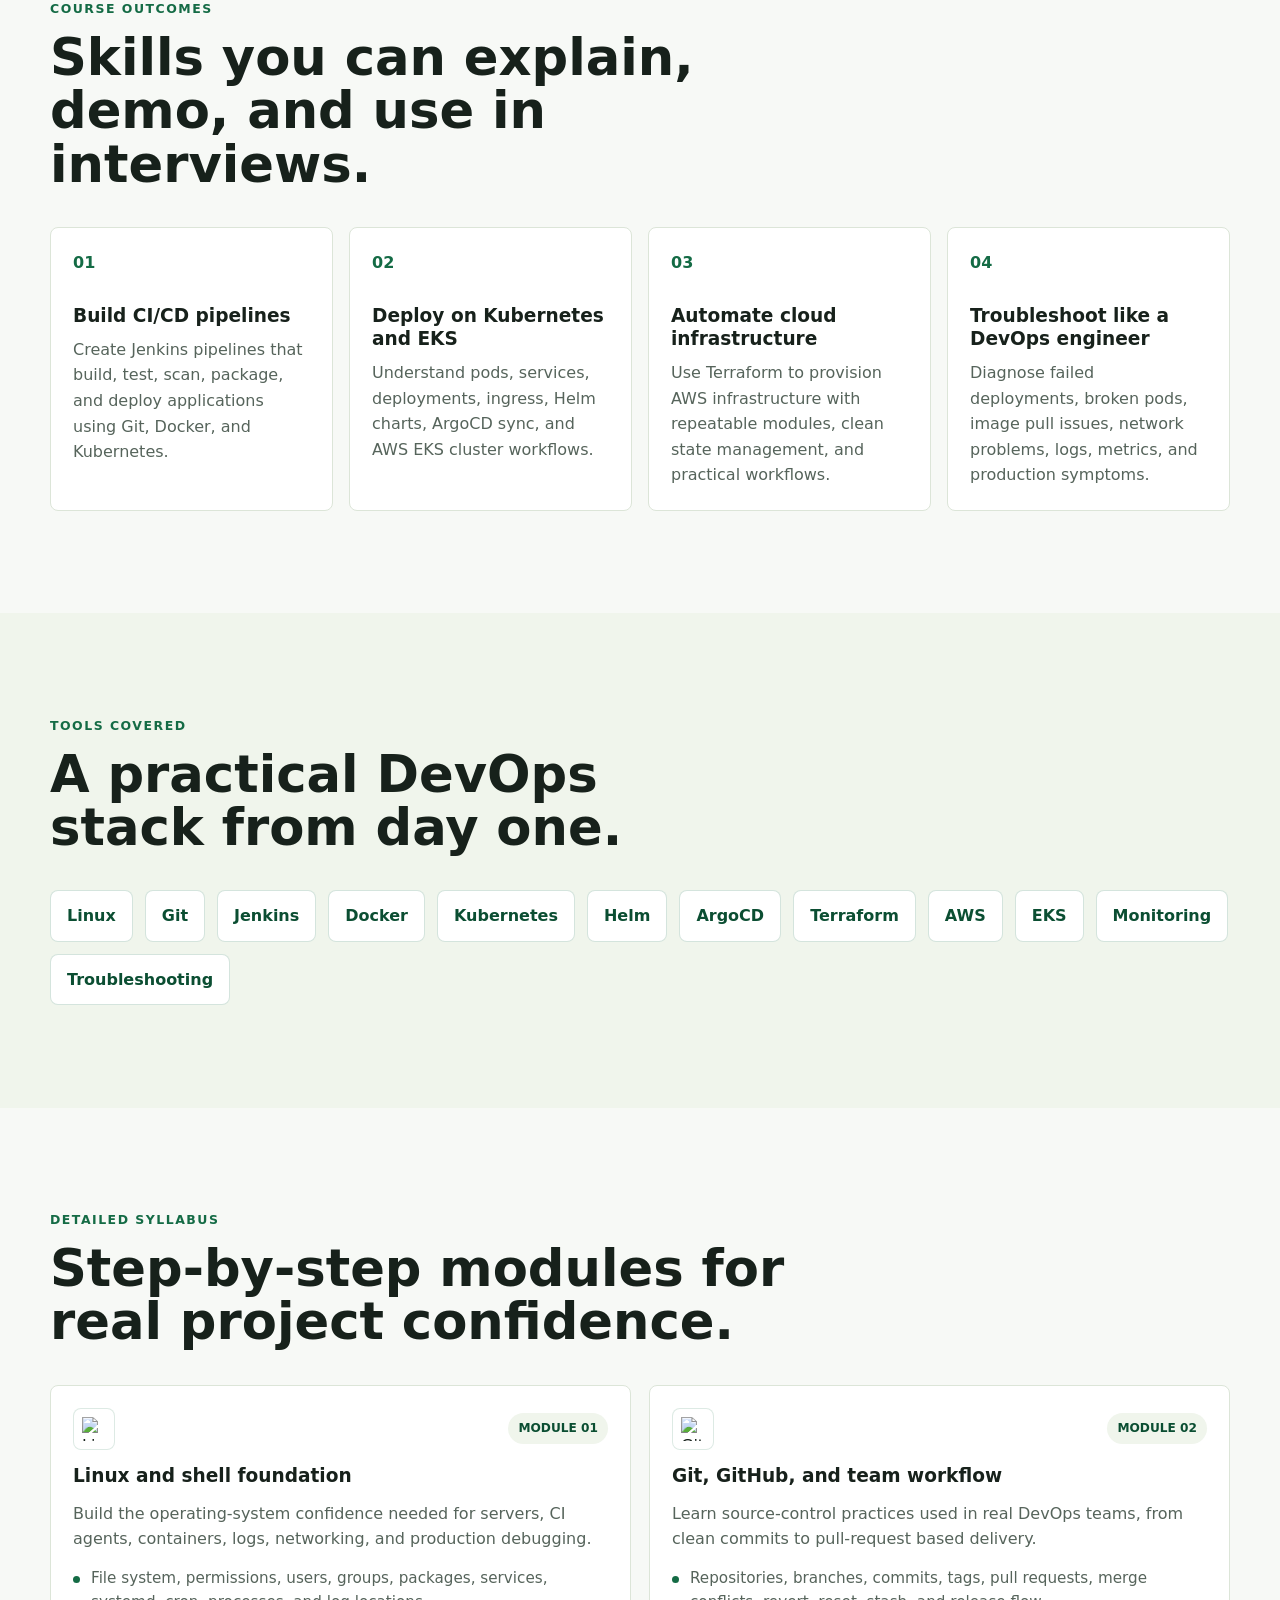
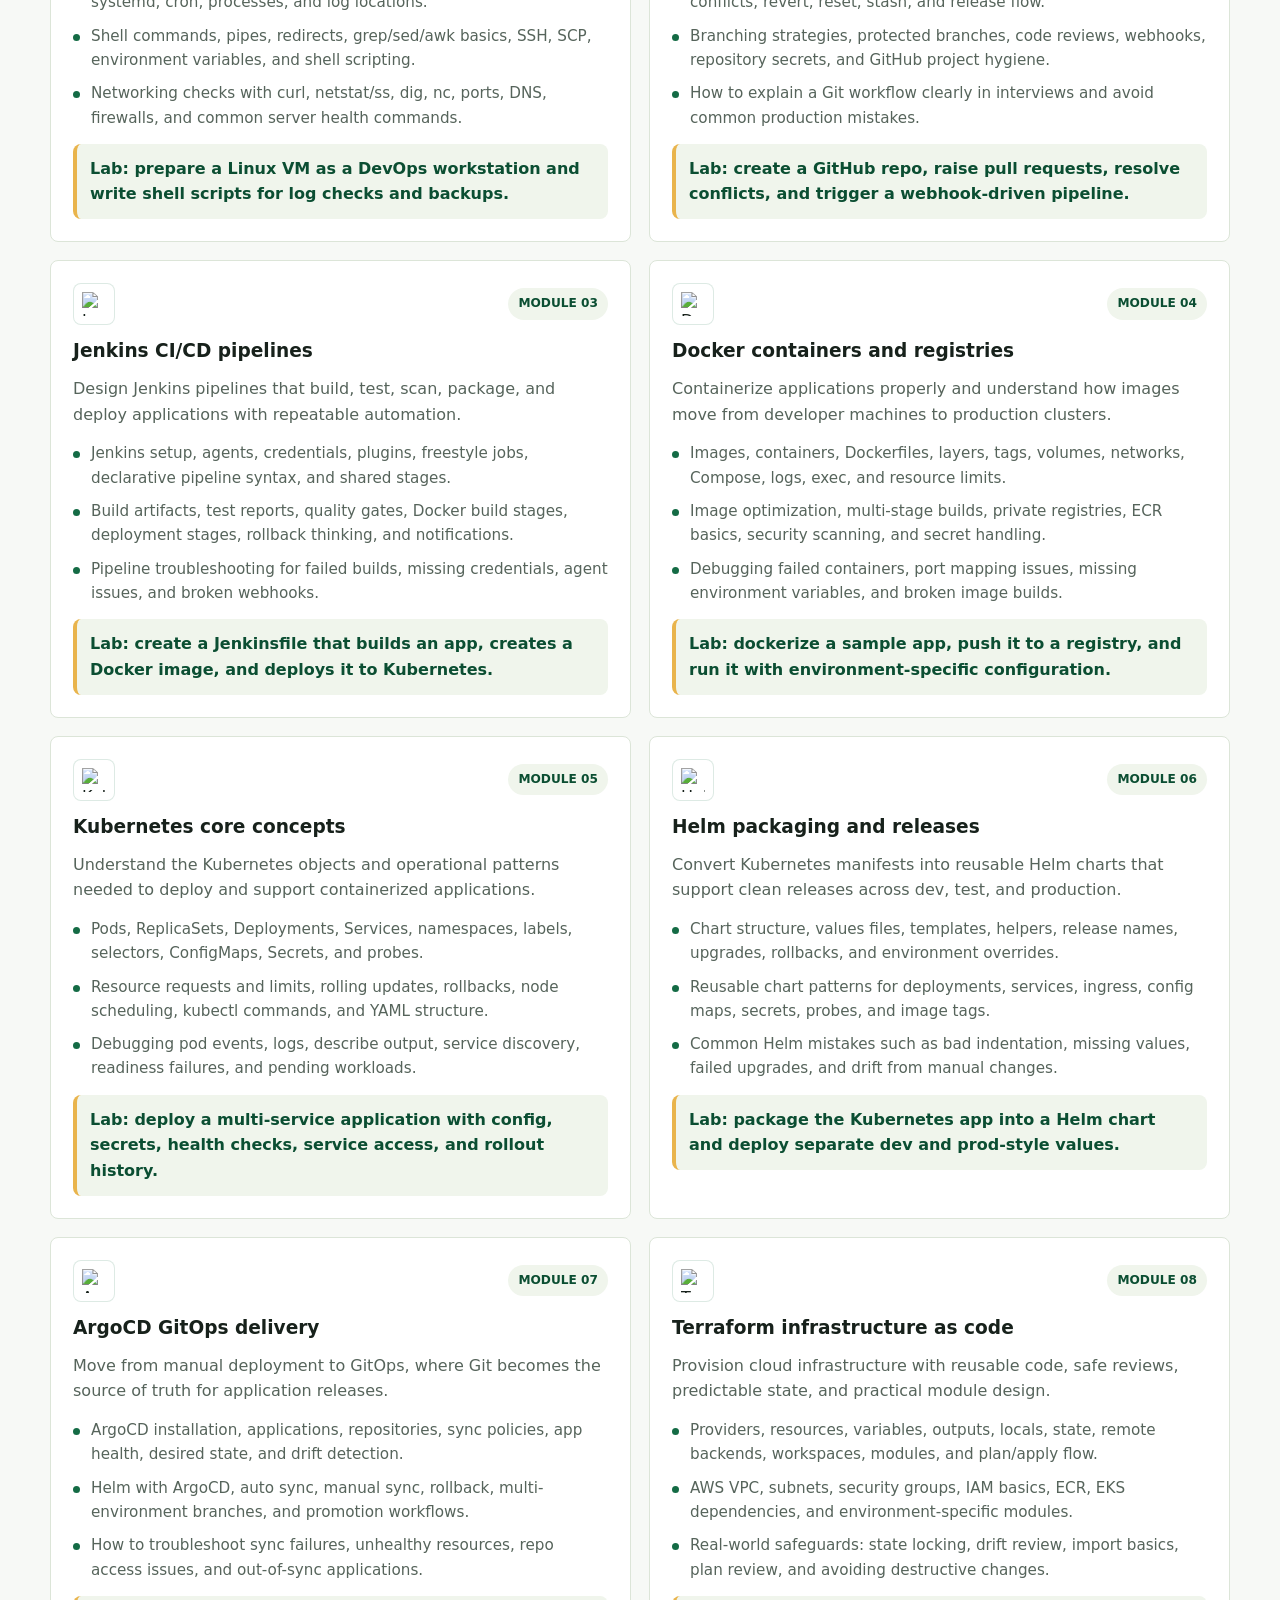
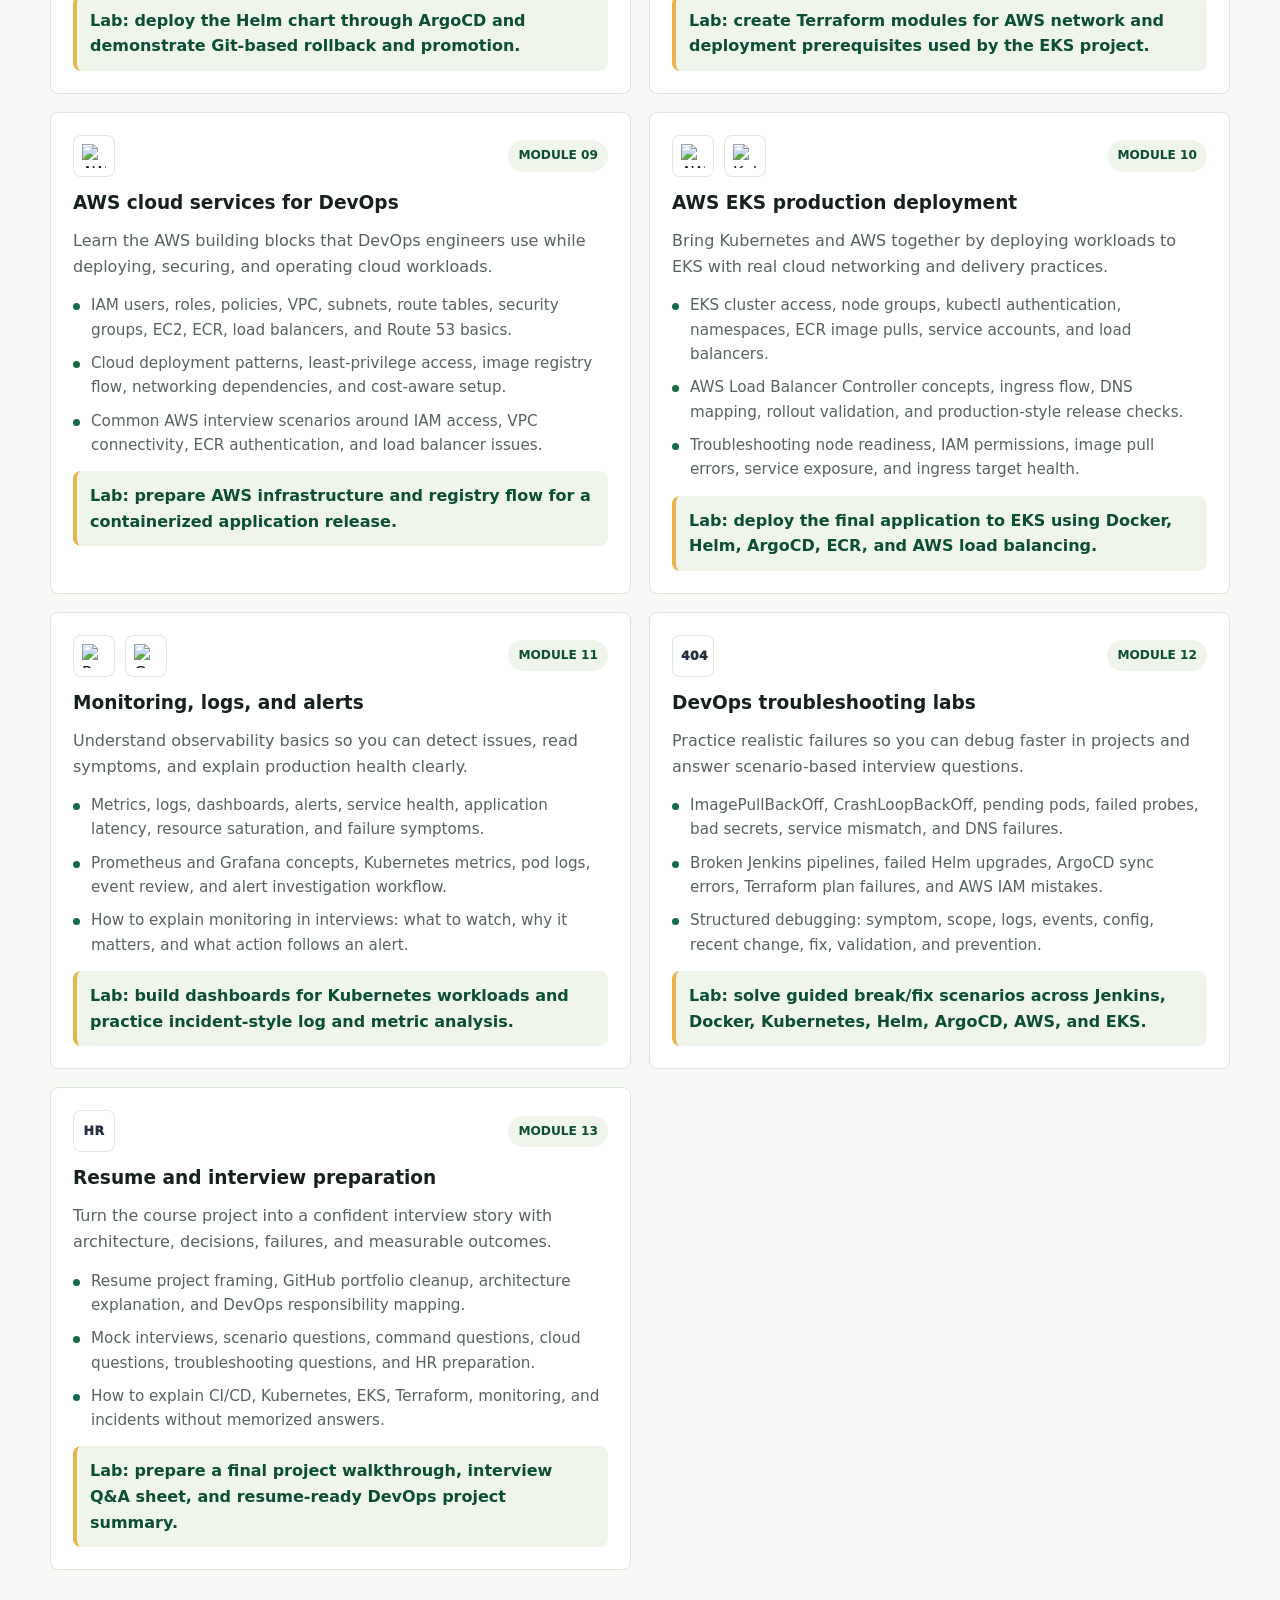
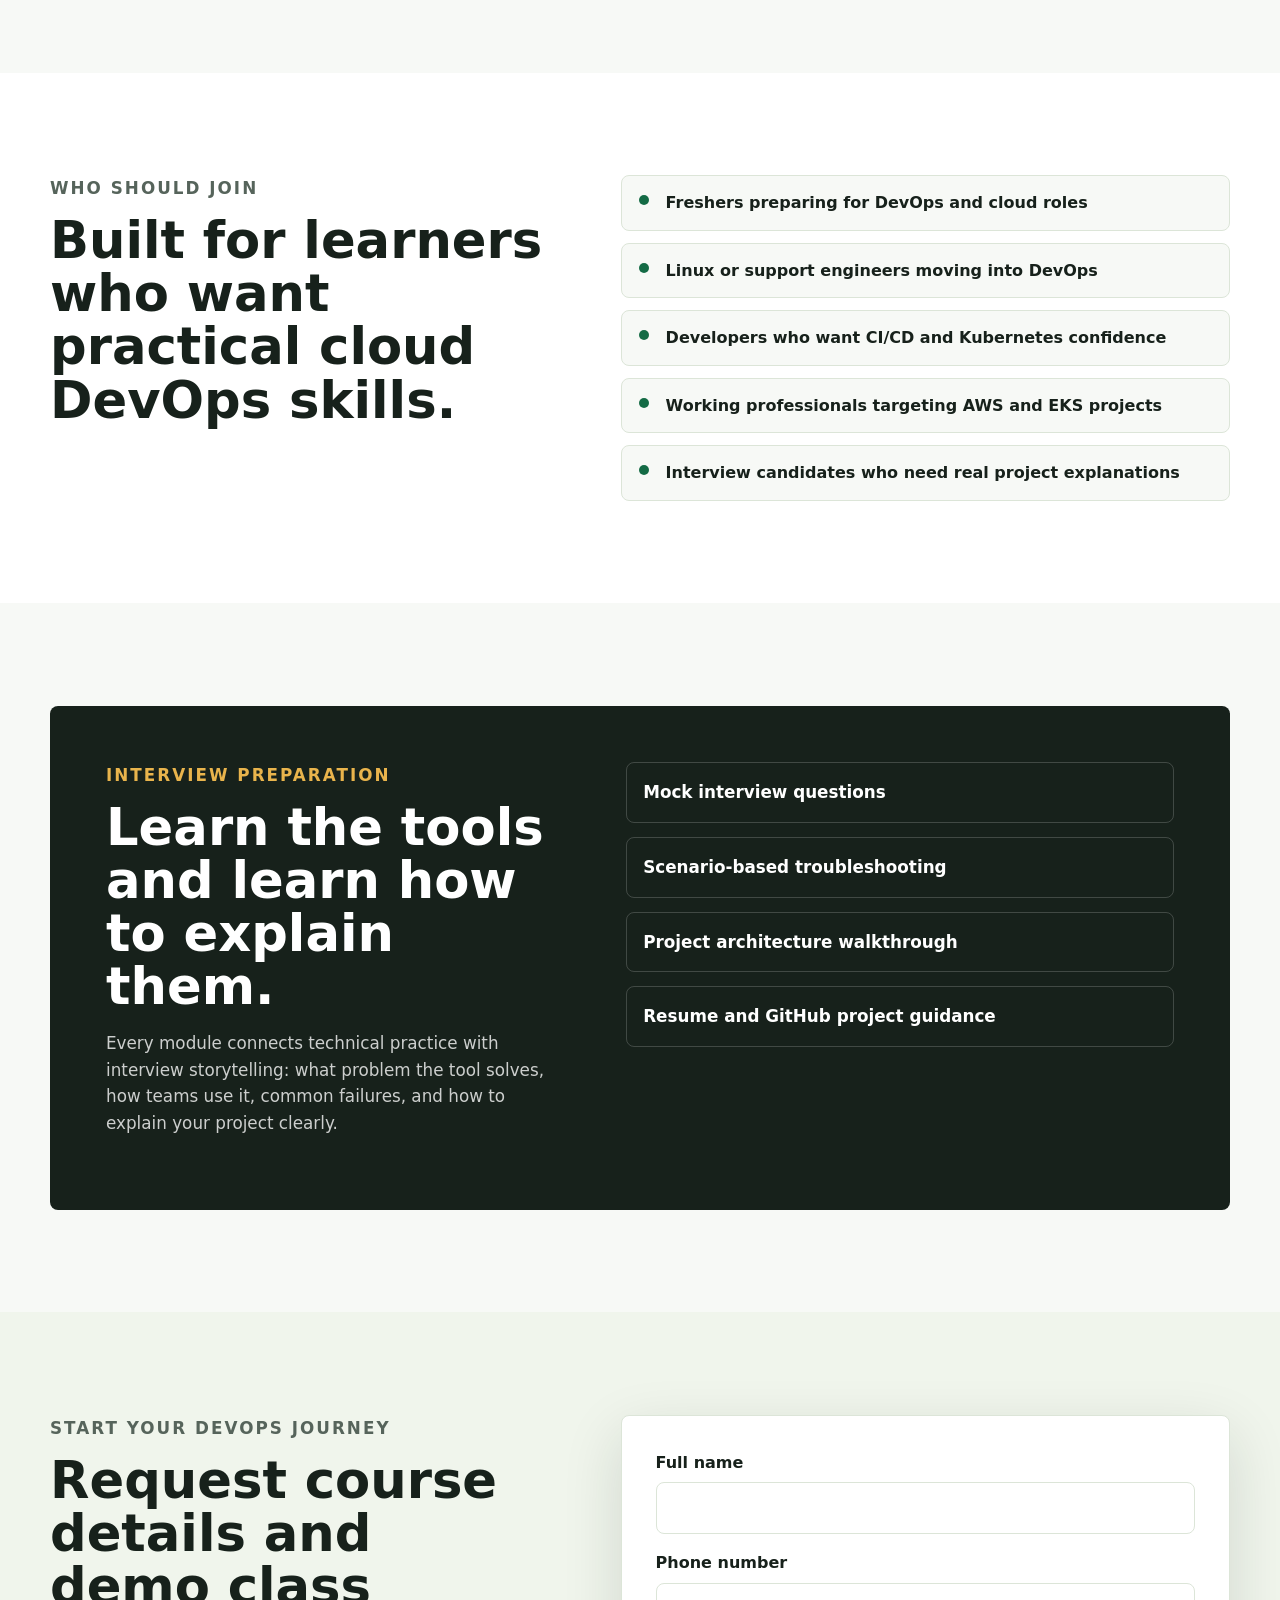
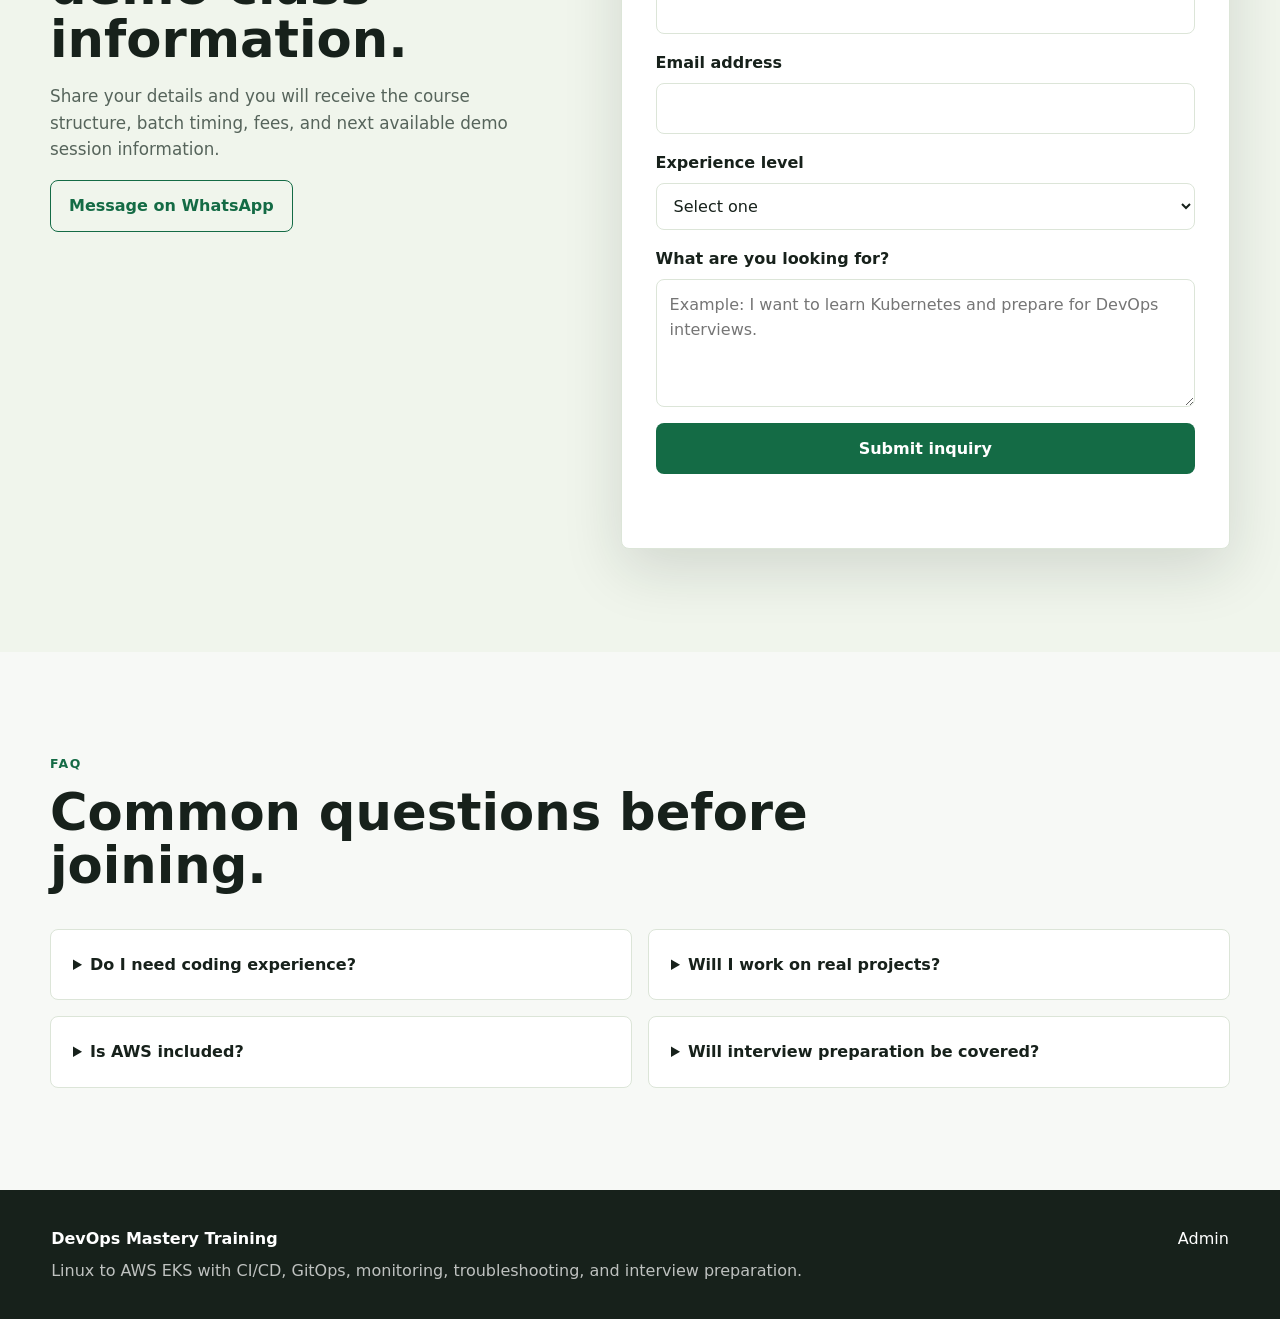
==== commit 97f90804: "Expand syllabus module details" ====
--- a/index.html
+++ b/index.html
@@ -140,53 +140,189 @@
             <h2>Step-by-step modules for real project confidence.</h2>
           </div>
           <div class="syllabus-grid">
-            <article>
-              <h3>Linux and shell basics</h3>
-              <p>Commands, file permissions, users, services, packages, logs, networking tools, processes, and shell scripting fundamentals.</p>
-            </article>
-            <article>
-              <h3>Git and GitHub workflow</h3>
-              <p>Repositories, branches, commits, pull requests, merge conflicts, tags, releases, and team collaboration workflows.</p>
-            </article>
-            <article>
-              <h3>Jenkins CI/CD</h3>
-              <p>Freestyle jobs, pipelines, credentials, agents, webhooks, build stages, artifacts, test reports, and deployment automation.</p>
-            </article>
-            <article>
-              <h3>Docker containers</h3>
-              <p>Images, Dockerfiles, registries, volumes, networks, Compose, best practices, scanning, and debugging failed containers.</p>
-            </article>
-            <article>
-              <h3>Kubernetes core</h3>
-              <p>Pods, ReplicaSets, Deployments, Services, ConfigMaps, Secrets, namespaces, probes, resource limits, and rollout strategies.</p>
-            </article>
-            <article>
-              <h3>Helm and release management</h3>
-              <p>Charts, values, templates, releases, upgrades, rollbacks, environment-specific configuration, and reusable deployment patterns.</p>
-            </article>
-            <article>
-              <h3>ArgoCD GitOps</h3>
-              <p>GitOps principles, applications, sync policies, app health, drift detection, rollback, and multi-environment delivery.</p>
-            </article>
-            <article>
-              <h3>Terraform IaC</h3>
-              <p>Providers, variables, outputs, state, modules, workspaces, remote backends, planning, applying, and safe change review.</p>
-            </article>
-            <article>
-              <h3>AWS and EKS</h3>
-              <p>IAM, VPC, EC2, ECR, Load Balancers, Route 53 basics, EKS clusters, node groups, kubectl access, and deployment on AWS.</p>
-            </article>
-            <article>
-              <h3>Monitoring and logs</h3>
-              <p>Metrics, alerts, dashboards, logs, application health, Prometheus and Grafana concepts, and incident visibility.</p>
-            </article>
-            <article>
-              <h3>Troubleshooting labs</h3>
-              <p>ImagePullBackOff, CrashLoopBackOff, pending pods, failed probes, ingress issues, broken pipelines, IAM errors, and networking faults.</p>
-            </article>
-            <article>
-              <h3>Interview preparation</h3>
-              <p>Resume positioning, scenario questions, project explanation, mock interview practice, and common DevOps interview answers.</p>
+            <article class="module-card">
+              <div class="module-topline">
+                <img class="module-logo" src="https://cdn.simpleicons.org/linux/FCC624" alt="Linux logo" loading="lazy" />
+                <span class="module-step">Module 01</span>
+              </div>
+              <h3>Linux and shell foundation</h3>
+              <p>Build the operating-system confidence needed for servers, CI agents, containers, logs, networking, and production debugging.</p>
+              <ul>
+                <li>File system, permissions, users, groups, packages, services, systemd, cron, processes, and log locations.</li>
+                <li>Shell commands, pipes, redirects, grep/sed/awk basics, SSH, SCP, environment variables, and shell scripting.</li>
+                <li>Networking checks with curl, netstat/ss, dig, nc, ports, DNS, firewalls, and common server health commands.</li>
+              </ul>
+              <p class="module-lab">Lab: prepare a Linux VM as a DevOps workstation and write shell scripts for log checks and backups.</p>
+            </article>
+            <article class="module-card">
+              <div class="module-topline">
+                <img class="module-logo" src="https://cdn.simpleicons.org/git/F05032" alt="Git logo" loading="lazy" />
+                <span class="module-step">Module 02</span>
+              </div>
+              <h3>Git, GitHub, and team workflow</h3>
+              <p>Learn source-control practices used in real DevOps teams, from clean commits to pull-request based delivery.</p>
+              <ul>
+                <li>Repositories, branches, commits, tags, pull requests, merge conflicts, revert, reset, stash, and release flow.</li>
+                <li>Branching strategies, protected branches, code reviews, webhooks, repository secrets, and GitHub project hygiene.</li>
+                <li>How to explain a Git workflow clearly in interviews and avoid common production mistakes.</li>
+              </ul>
+              <p class="module-lab">Lab: create a GitHub repo, raise pull requests, resolve conflicts, and trigger a webhook-driven pipeline.</p>
+            </article>
+            <article class="module-card">
+              <div class="module-topline">
+                <img class="module-logo" src="https://cdn.simpleicons.org/jenkins/D24939" alt="Jenkins logo" loading="lazy" />
+                <span class="module-step">Module 03</span>
+              </div>
+              <h3>Jenkins CI/CD pipelines</h3>
+              <p>Design Jenkins pipelines that build, test, scan, package, and deploy applications with repeatable automation.</p>
+              <ul>
+                <li>Jenkins setup, agents, credentials, plugins, freestyle jobs, declarative pipeline syntax, and shared stages.</li>
+                <li>Build artifacts, test reports, quality gates, Docker build stages, deployment stages, rollback thinking, and notifications.</li>
+                <li>Pipeline troubleshooting for failed builds, missing credentials, agent issues, and broken webhooks.</li>
+              </ul>
+              <p class="module-lab">Lab: create a Jenkinsfile that builds an app, creates a Docker image, and deploys it to Kubernetes.</p>
+            </article>
+            <article class="module-card">
+              <div class="module-topline">
+                <img class="module-logo" src="https://cdn.simpleicons.org/docker/2496ED" alt="Docker logo" loading="lazy" />
+                <span class="module-step">Module 04</span>
+              </div>
+              <h3>Docker containers and registries</h3>
+              <p>Containerize applications properly and understand how images move from developer machines to production clusters.</p>
+              <ul>
+                <li>Images, containers, Dockerfiles, layers, tags, volumes, networks, Compose, logs, exec, and resource limits.</li>
+                <li>Image optimization, multi-stage builds, private registries, ECR basics, security scanning, and secret handling.</li>
+                <li>Debugging failed containers, port mapping issues, missing environment variables, and broken image builds.</li>
+              </ul>
+              <p class="module-lab">Lab: dockerize a sample app, push it to a registry, and run it with environment-specific configuration.</p>
+            </article>
+            <article class="module-card">
+              <div class="module-topline">
+                <img class="module-logo" src="https://cdn.simpleicons.org/kubernetes/326CE5" alt="Kubernetes logo" loading="lazy" />
+                <span class="module-step">Module 05</span>
+              </div>
+              <h3>Kubernetes core concepts</h3>
+              <p>Understand the Kubernetes objects and operational patterns needed to deploy and support containerized applications.</p>
+              <ul>
+                <li>Pods, ReplicaSets, Deployments, Services, namespaces, labels, selectors, ConfigMaps, Secrets, and probes.</li>
+                <li>Resource requests and limits, rolling updates, rollbacks, node scheduling, kubectl commands, and YAML structure.</li>
+                <li>Debugging pod events, logs, describe output, service discovery, readiness failures, and pending workloads.</li>
+              </ul>
+              <p class="module-lab">Lab: deploy a multi-service application with config, secrets, health checks, service access, and rollout history.</p>
+            </article>
+            <article class="module-card">
+              <div class="module-topline">
+                <img class="module-logo" src="https://cdn.simpleicons.org/helm/0F1689" alt="Helm logo" loading="lazy" />
+                <span class="module-step">Module 06</span>
+              </div>
+              <h3>Helm packaging and releases</h3>
+              <p>Convert Kubernetes manifests into reusable Helm charts that support clean releases across dev, test, and production.</p>
+              <ul>
+                <li>Chart structure, values files, templates, helpers, release names, upgrades, rollbacks, and environment overrides.</li>
+                <li>Reusable chart patterns for deployments, services, ingress, config maps, secrets, probes, and image tags.</li>
+                <li>Common Helm mistakes such as bad indentation, missing values, failed upgrades, and drift from manual changes.</li>
+              </ul>
+              <p class="module-lab">Lab: package the Kubernetes app into a Helm chart and deploy separate dev and prod-style values.</p>
+            </article>
+            <article class="module-card">
+              <div class="module-topline">
+                <img class="module-logo" src="https://cdn.simpleicons.org/argo/EF7B4D" alt="Argo logo" loading="lazy" />
+                <span class="module-step">Module 07</span>
+              </div>
+              <h3>ArgoCD GitOps delivery</h3>
+              <p>Move from manual deployment to GitOps, where Git becomes the source of truth for application releases.</p>
+              <ul>
+                <li>ArgoCD installation, applications, repositories, sync policies, app health, desired state, and drift detection.</li>
+                <li>Helm with ArgoCD, auto sync, manual sync, rollback, multi-environment branches, and promotion workflows.</li>
+                <li>How to troubleshoot sync failures, unhealthy resources, repo access issues, and out-of-sync applications.</li>
+              </ul>
+              <p class="module-lab">Lab: deploy the Helm chart through ArgoCD and demonstrate Git-based rollback and promotion.</p>
+            </article>
+            <article class="module-card">
+              <div class="module-topline">
+                <img class="module-logo" src="https://cdn.simpleicons.org/terraform/7B42BC" alt="Terraform logo" loading="lazy" />
+                <span class="module-step">Module 08</span>
+              </div>
+              <h3>Terraform infrastructure as code</h3>
+              <p>Provision cloud infrastructure with reusable code, safe reviews, predictable state, and practical module design.</p>
+              <ul>
+                <li>Providers, resources, variables, outputs, locals, state, remote backends, workspaces, modules, and plan/apply flow.</li>
+                <li>AWS VPC, subnets, security groups, IAM basics, ECR, EKS dependencies, and environment-specific modules.</li>
+                <li>Real-world safeguards: state locking, drift review, import basics, plan review, and avoiding destructive changes.</li>
+              </ul>
+              <p class="module-lab">Lab: create Terraform modules for AWS network and deployment prerequisites used by the EKS project.</p>
+            </article>
+            <article class="module-card">
+              <div class="module-topline">
+                <img class="module-logo" src="https://cdn.jsdelivr.net/gh/devicons/devicon/icons/amazonwebservices/amazonwebservices-original-wordmark.svg" alt="AWS logo" loading="lazy" />
+                <span class="module-step">Module 09</span>
+              </div>
+              <h3>AWS cloud services for DevOps</h3>
+              <p>Learn the AWS building blocks that DevOps engineers use while deploying, securing, and operating cloud workloads.</p>
+              <ul>
+                <li>IAM users, roles, policies, VPC, subnets, route tables, security groups, EC2, ECR, load balancers, and Route 53 basics.</li>
+                <li>Cloud deployment patterns, least-privilege access, image registry flow, networking dependencies, and cost-aware setup.</li>
+                <li>Common AWS interview scenarios around IAM access, VPC connectivity, ECR authentication, and load balancer issues.</li>
+              </ul>
+              <p class="module-lab">Lab: prepare AWS infrastructure and registry flow for a containerized application release.</p>
+            </article>
+            <article class="module-card">
+              <div class="module-topline">
+                <img class="module-logo" src="https://cdn.jsdelivr.net/gh/devicons/devicon/icons/amazonwebservices/amazonwebservices-original-wordmark.svg" alt="AWS logo" loading="lazy" />
+                <img class="module-logo" src="https://cdn.simpleicons.org/kubernetes/326CE5" alt="Kubernetes logo" loading="lazy" />
+                <span class="module-step">Module 10</span>
+              </div>
+              <h3>AWS EKS production deployment</h3>
+              <p>Bring Kubernetes and AWS together by deploying workloads to EKS with real cloud networking and delivery practices.</p>
+              <ul>
+                <li>EKS cluster access, node groups, kubectl authentication, namespaces, ECR image pulls, service accounts, and load balancers.</li>
+                <li>AWS Load Balancer Controller concepts, ingress flow, DNS mapping, rollout validation, and production-style release checks.</li>
+                <li>Troubleshooting node readiness, IAM permissions, image pull errors, service exposure, and ingress target health.</li>
+              </ul>
+              <p class="module-lab">Lab: deploy the final application to EKS using Docker, Helm, ArgoCD, ECR, and AWS load balancing.</p>
+            </article>
+            <article class="module-card">
+              <div class="module-topline">
+                <img class="module-logo" src="https://cdn.simpleicons.org/prometheus/E6522C" alt="Prometheus logo" loading="lazy" />
+                <img class="module-logo" src="https://cdn.simpleicons.org/grafana/F46800" alt="Grafana logo" loading="lazy" />
+                <span class="module-step">Module 11</span>
+              </div>
+              <h3>Monitoring, logs, and alerts</h3>
+              <p>Understand observability basics so you can detect issues, read symptoms, and explain production health clearly.</p>
+              <ul>
+                <li>Metrics, logs, dashboards, alerts, service health, application latency, resource saturation, and failure symptoms.</li>
+                <li>Prometheus and Grafana concepts, Kubernetes metrics, pod logs, event review, and alert investigation workflow.</li>
+                <li>How to explain monitoring in interviews: what to watch, why it matters, and what action follows an alert.</li>
+              </ul>
+              <p class="module-lab">Lab: build dashboards for Kubernetes workloads and practice incident-style log and metric analysis.</p>
+            </article>
+            <article class="module-card">
+              <div class="module-topline">
+                <span class="module-logo module-logo-text">404</span>
+                <span class="module-step">Module 12</span>
+              </div>
+              <h3>DevOps troubleshooting labs</h3>
+              <p>Practice realistic failures so you can debug faster in projects and answer scenario-based interview questions.</p>
+              <ul>
+                <li>ImagePullBackOff, CrashLoopBackOff, pending pods, failed probes, bad secrets, service mismatch, and DNS failures.</li>
+                <li>Broken Jenkins pipelines, failed Helm upgrades, ArgoCD sync errors, Terraform plan failures, and AWS IAM mistakes.</li>
+                <li>Structured debugging: symptom, scope, logs, events, config, recent change, fix, validation, and prevention.</li>
+              </ul>
+              <p class="module-lab">Lab: solve guided break/fix scenarios across Jenkins, Docker, Kubernetes, Helm, ArgoCD, AWS, and EKS.</p>
+            </article>
+            <article class="module-card">
+              <div class="module-topline">
+                <span class="module-logo module-logo-text">HR</span>
+                <span class="module-step">Module 13</span>
+              </div>
+              <h3>Resume and interview preparation</h3>
+              <p>Turn the course project into a confident interview story with architecture, decisions, failures, and measurable outcomes.</p>
+              <ul>
+                <li>Resume project framing, GitHub portfolio cleanup, architecture explanation, and DevOps responsibility mapping.</li>
+                <li>Mock interviews, scenario questions, command questions, cloud questions, troubleshooting questions, and HR preparation.</li>
+                <li>How to explain CI/CD, Kubernetes, EKS, Terraform, monitoring, and incidents without memorized answers.</li>
+              </ul>
+              <p class="module-lab">Lab: prepare a final project walkthrough, interview Q&A sheet, and resume-ready DevOps project summary.</p>
             </article>
           </div>
         </div>
@@ -308,6 +444,6 @@
       <a href="admin.html">Admin</a>
     </footer>
 
-    <script src="assets/app.js"></script>
+    <script src="assets/app.js?v=20260621-whatsapp-fallback"></script>
   </body>
 </html>
--- a/assets/styles.css
+++ b/assets/styles.css
@@ -384,7 +384,94 @@
 }
 
 .syllabus-grid {
-  grid-template-columns: repeat(3, minmax(0, 1fr));
+  grid-template-columns: repeat(2, minmax(0, 1fr));
+  gap: 18px;
+}
+
+.module-card {
+  display: grid;
+  gap: 14px;
+  align-content: start;
+}
+
+.module-topline {
+  display: flex;
+  align-items: center;
+  gap: 10px;
+}
+
+.module-logo {
+  display: inline-grid;
+  width: 42px;
+  height: 42px;
+  place-items: center;
+  flex: 0 0 auto;
+  border: 1px solid rgba(20, 107, 69, 0.14);
+  border-radius: var(--radius);
+  background: #fff;
+  padding: 8px;
+  object-fit: contain;
+}
+
+.module-logo-text {
+  color: #232f3e;
+  font-size: 0.78rem;
+  font-weight: 950;
+  letter-spacing: 0.03em;
+}
+
+.module-step {
+  margin-left: auto;
+  padding: 6px 10px;
+  border-radius: 999px;
+  background: var(--surface-strong);
+  color: var(--brand-dark);
+  font-size: 0.76rem;
+  font-weight: 900;
+  text-transform: uppercase;
+}
+
+.module-card h3 {
+  margin-bottom: 0;
+}
+
+.module-card p {
+  margin-bottom: 0;
+}
+
+.module-card ul {
+  display: grid;
+  gap: 9px;
+  margin: 0;
+  padding: 0;
+  list-style: none;
+}
+
+.module-card li {
+  position: relative;
+  padding-left: 18px;
+  color: var(--muted);
+  font-size: 0.95rem;
+}
+
+.module-card li::before {
+  content: "";
+  position: absolute;
+  left: 0;
+  top: 10px;
+  width: 7px;
+  height: 7px;
+  border-radius: 999px;
+  background: var(--brand);
+}
+
+.module-lab {
+  padding: 12px 13px;
+  border-left: 4px solid var(--accent);
+  border-radius: var(--radius);
+  background: var(--surface-strong);
+  color: var(--brand-dark) !important;
+  font-weight: 800;
 }
 
 .check-list {
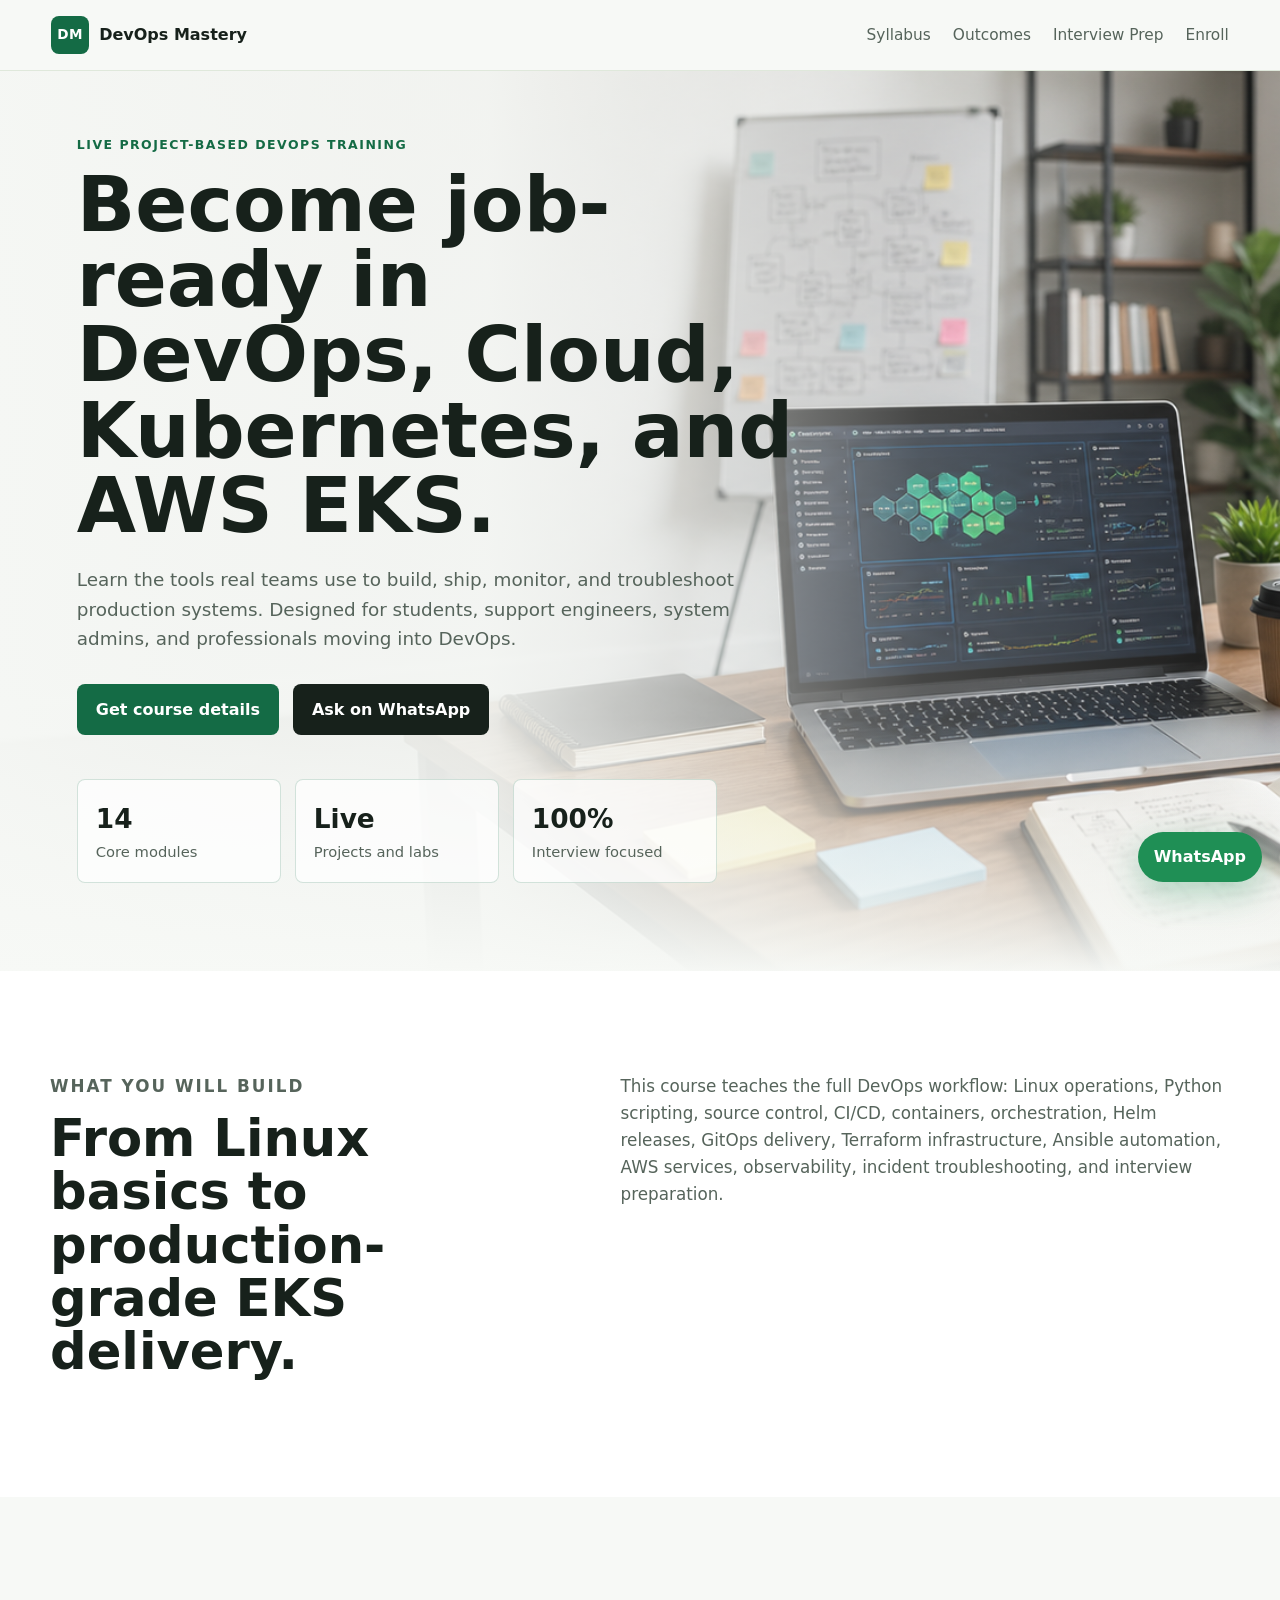
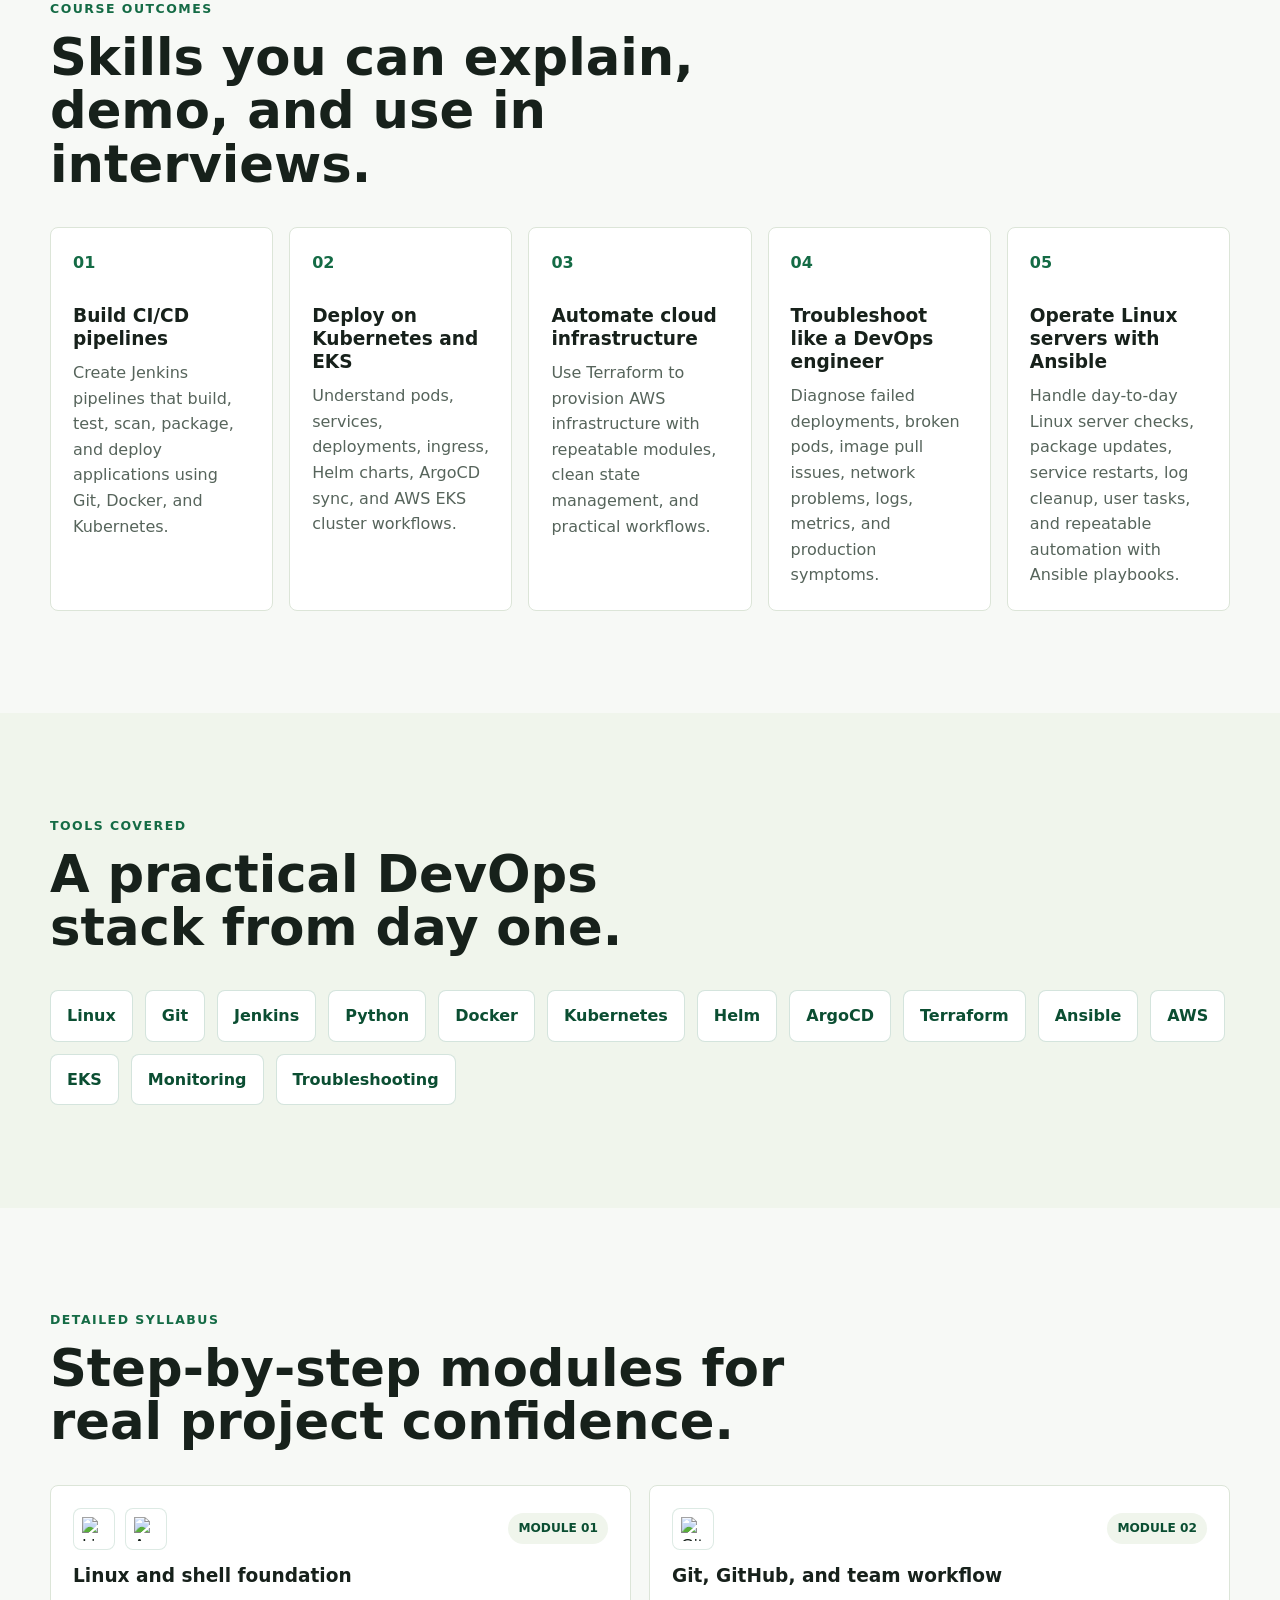
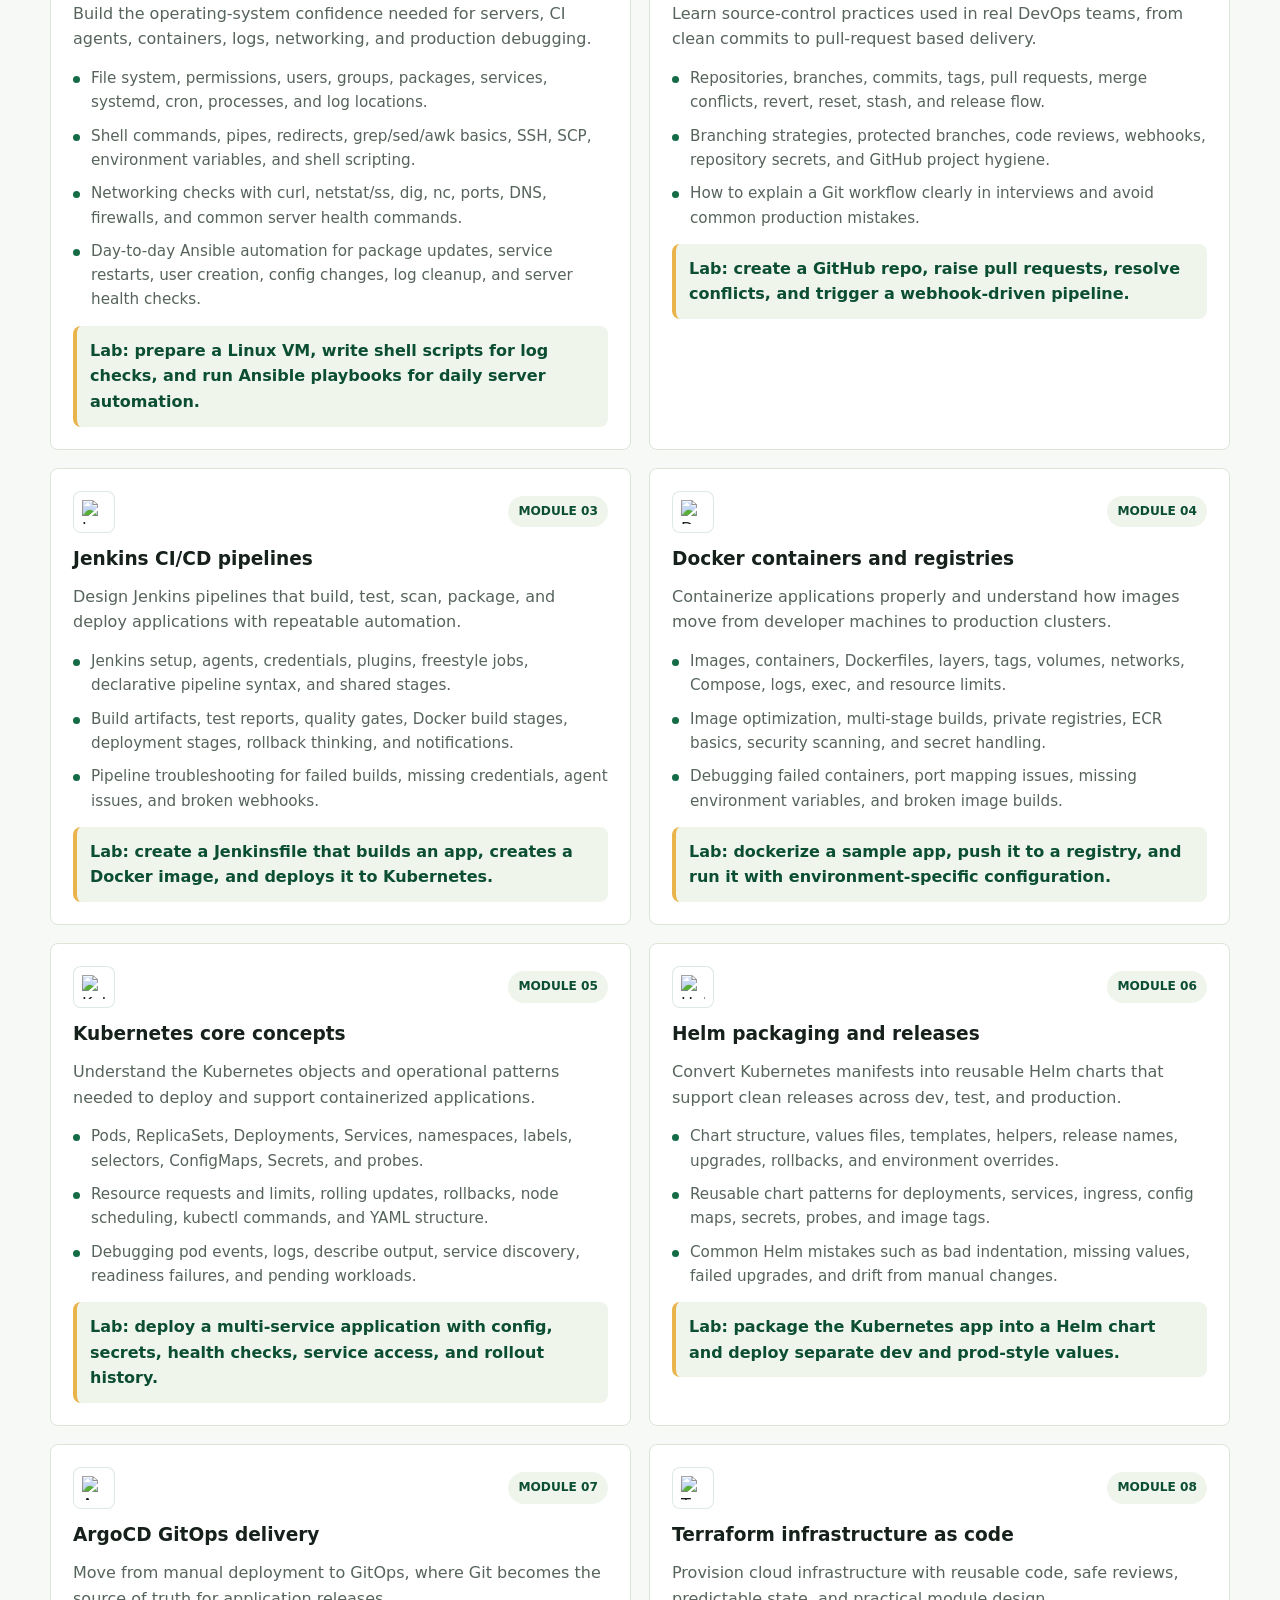
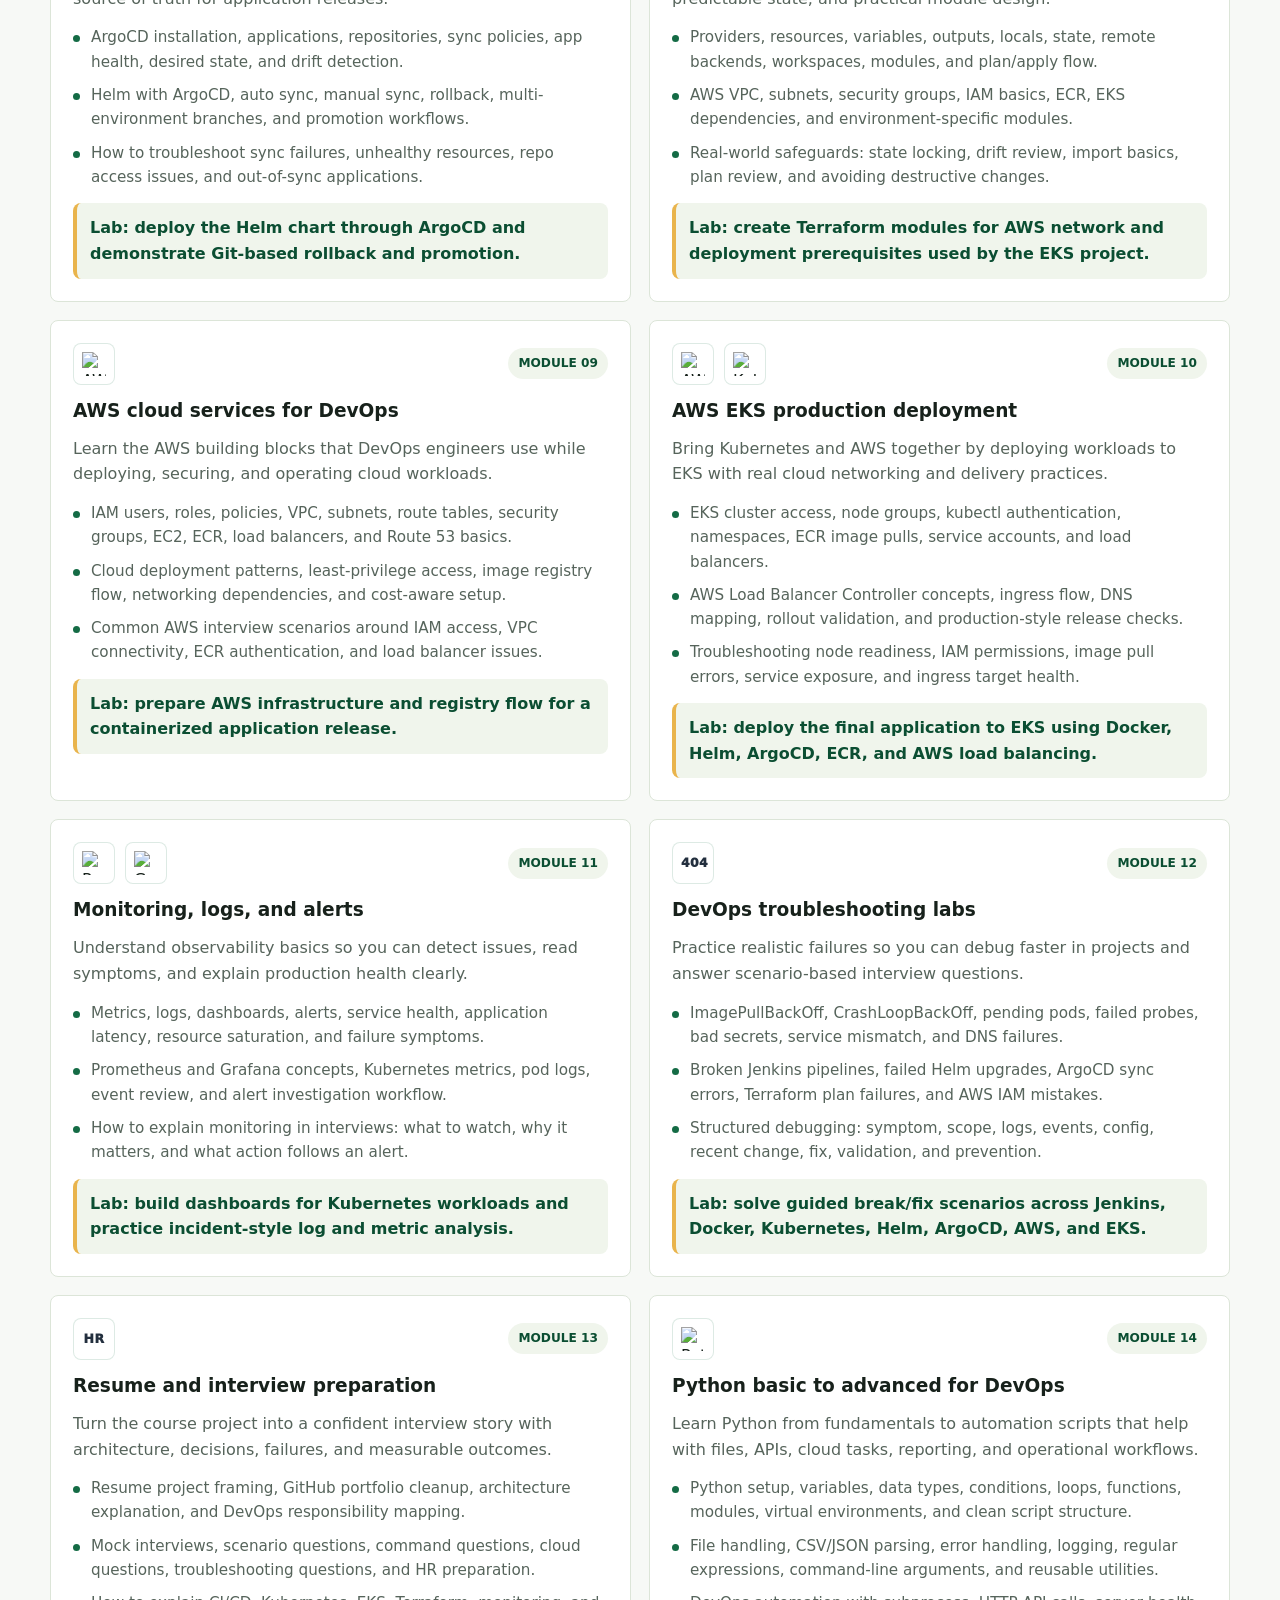
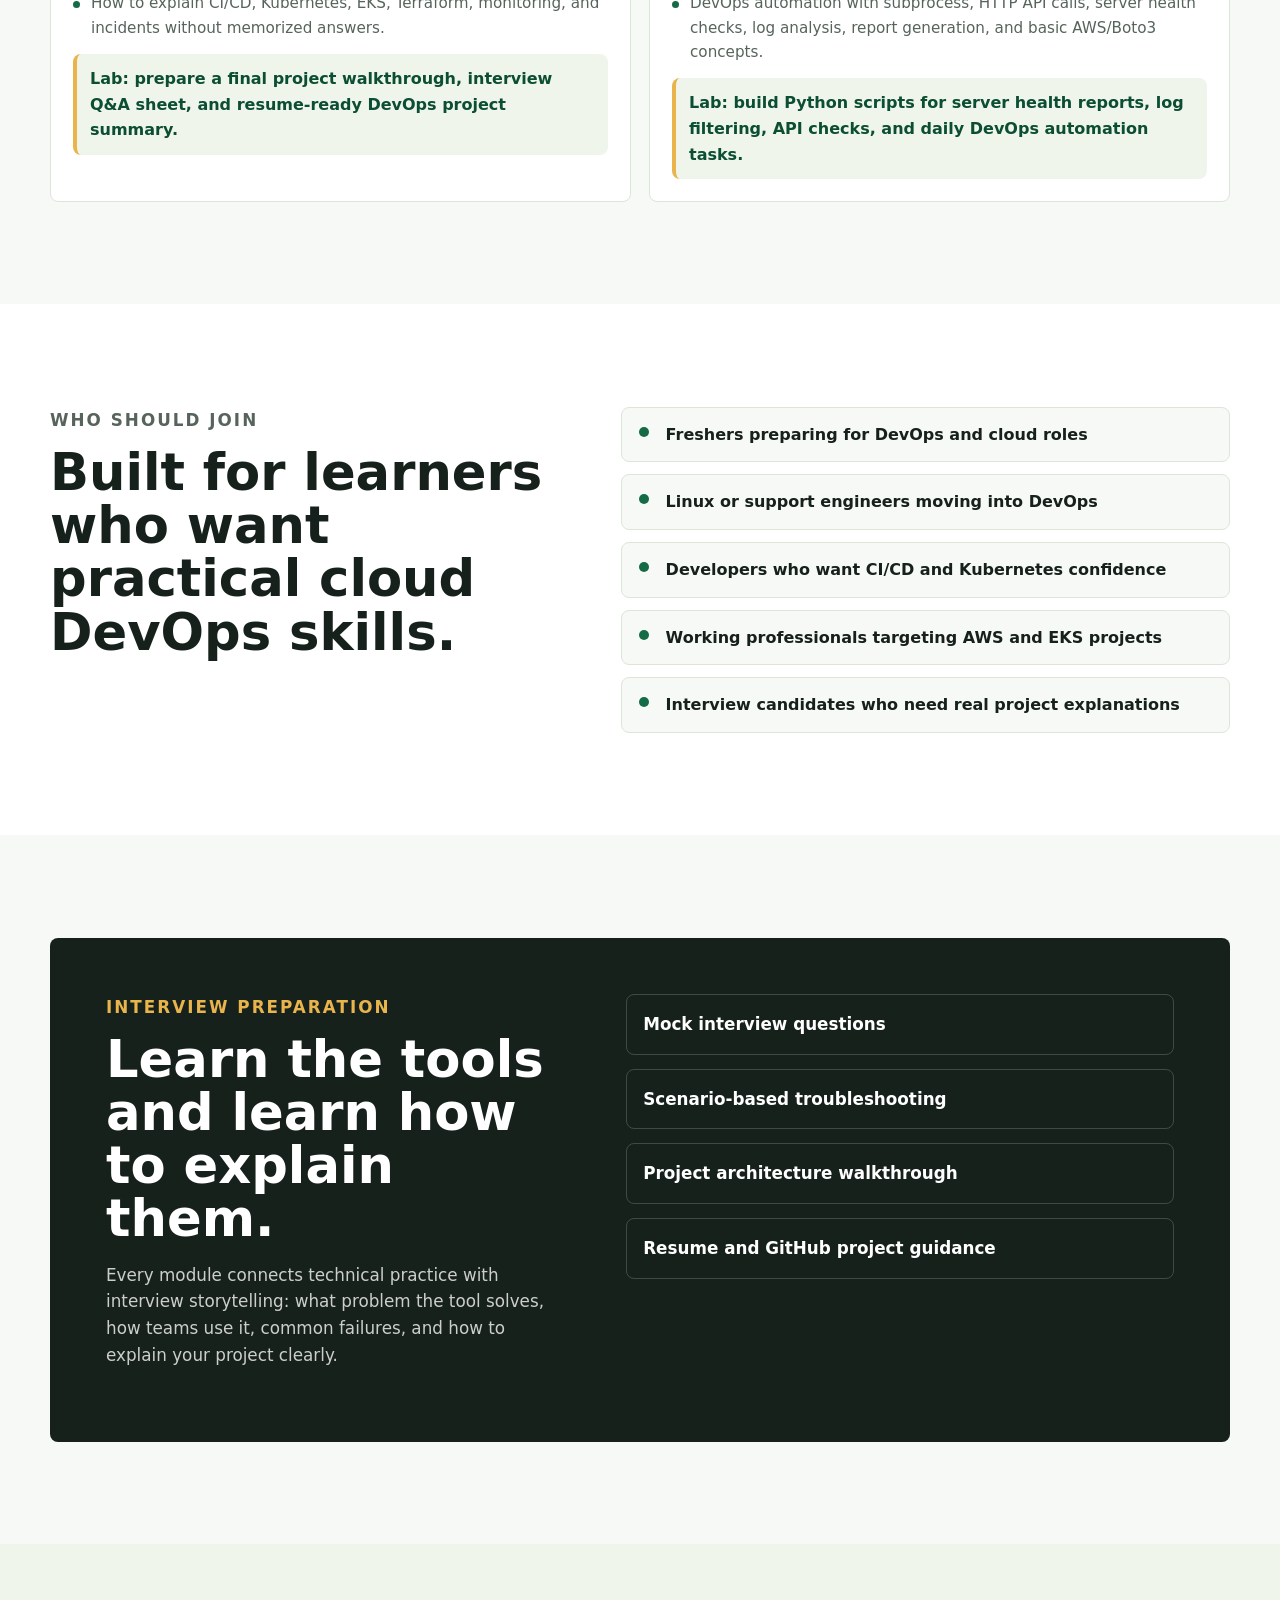
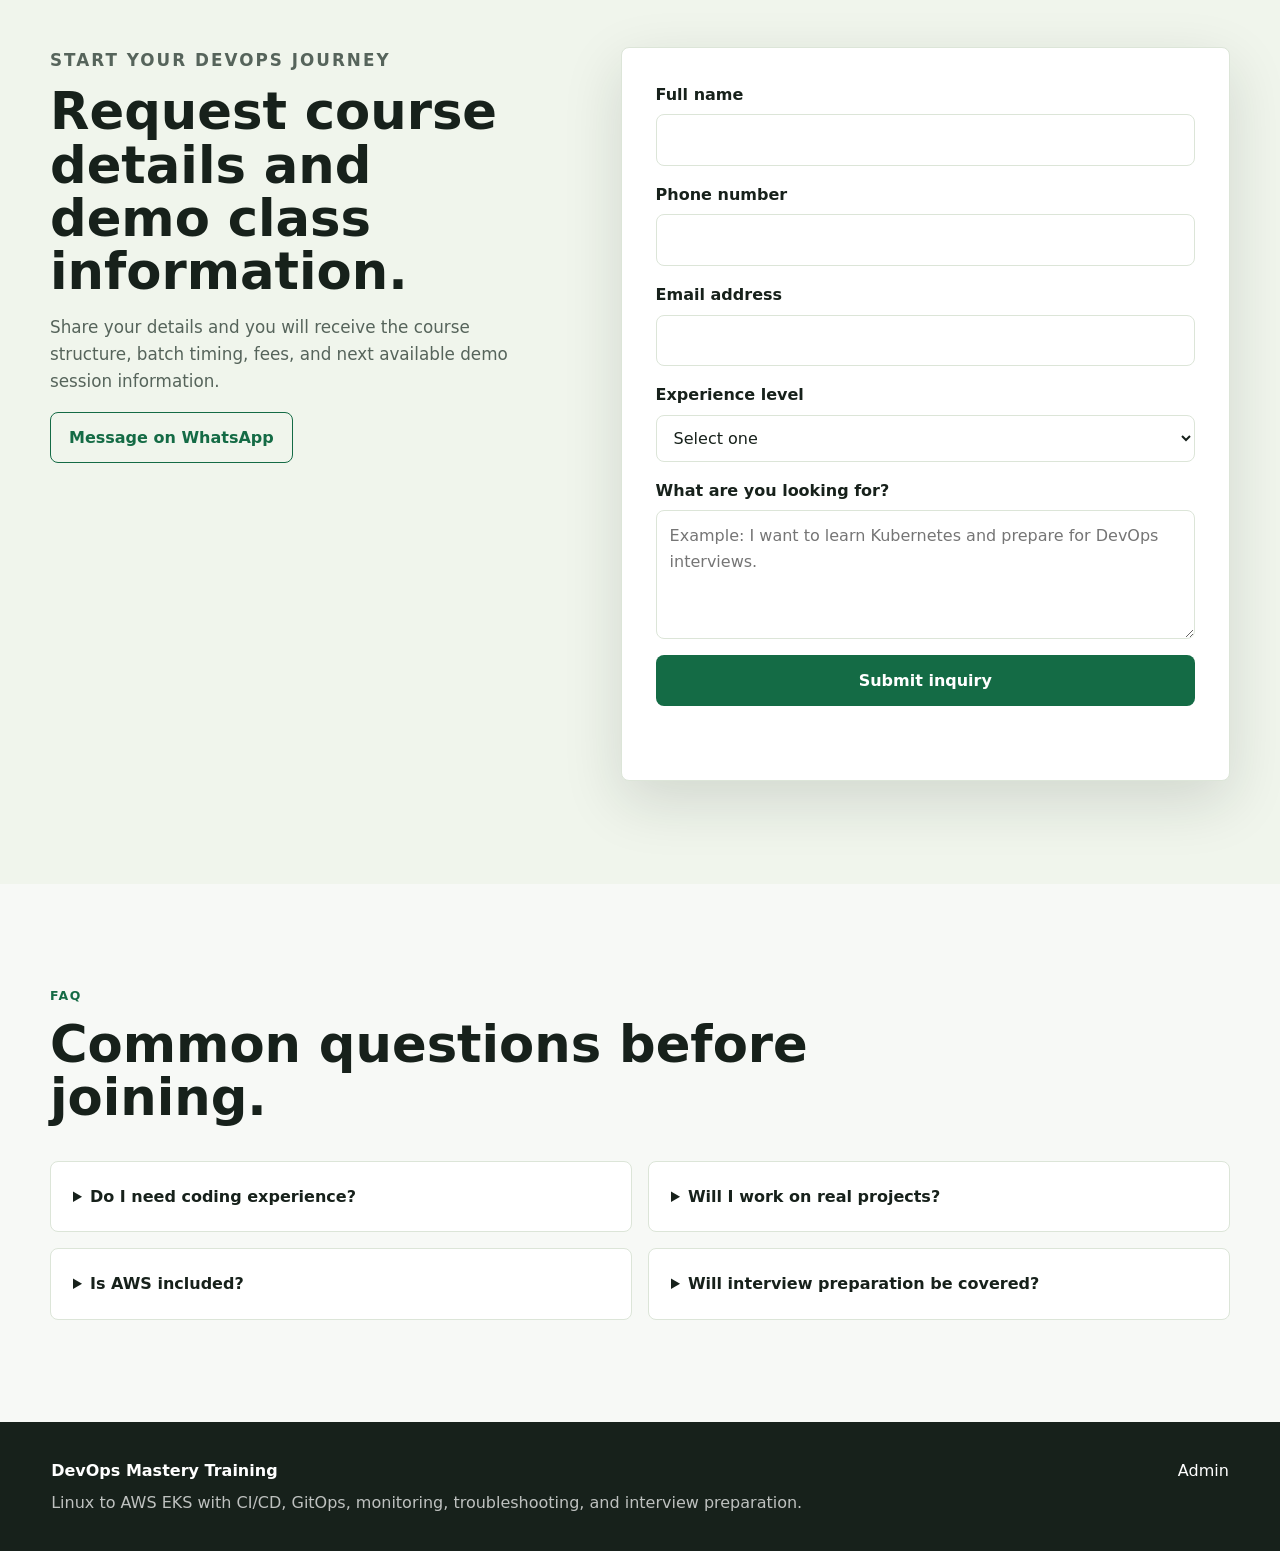
==== commit a1003799: "Add Python and Ansible course content" ====
--- a/index.html
+++ b/index.html
@@ -5,7 +5,7 @@
     <meta name="viewport" content="width=device-width, initial-scale=1" />
     <meta
       name="description"
-      content="DevOps training course covering Linux, Git, Jenkins, Docker, Kubernetes, Helm, ArgoCD, Terraform, AWS, EKS, monitoring, troubleshooting, and interview preparation."
+      content="DevOps training course covering Linux, Python, Git, Jenkins, Docker, Kubernetes, Helm, ArgoCD, Terraform, Ansible, AWS, EKS, monitoring, troubleshooting, and interview preparation."
     />
     <title>DevOps Mastery Training | Live Project-Based Course</title>
     <link rel="icon" href="data:image/svg+xml,%3Csvg xmlns='http://www.w3.org/2000/svg' viewBox='0 0 64 64'%3E%3Crect width='64' height='64' rx='12' fill='%23146b45'/%3E%3Ctext x='32' y='39' text-anchor='middle' font-family='Arial' font-size='22' font-weight='700' fill='white'%3EDM%3C/text%3E%3C/svg%3E" />
@@ -52,7 +52,7 @@
           </div>
           <dl class="hero-stats" aria-label="Course highlights">
             <div>
-              <dt>12+</dt>
+              <dt>14</dt>
               <dd>Core modules</dd>
             </div>
             <div>
@@ -74,7 +74,7 @@
             <h2>From Linux basics to production-grade EKS delivery.</h2>
           </div>
           <p>
-            This course teaches the full DevOps workflow: source control, CI/CD, containers, orchestration, Helm releases, GitOps delivery, Terraform infrastructure, AWS services, observability, incident troubleshooting, and interview preparation.
+            This course teaches the full DevOps workflow: Linux operations, Python scripting, source control, CI/CD, containers, orchestration, Helm releases, GitOps delivery, Terraform infrastructure, Ansible automation, AWS services, observability, incident troubleshooting, and interview preparation.
           </p>
         </div>
       </section>
@@ -106,6 +106,11 @@
               <h3>Troubleshoot like a DevOps engineer</h3>
               <p>Diagnose failed deployments, broken pods, image pull issues, network problems, logs, metrics, and production symptoms.</p>
             </article>
+            <article class="feature-card">
+              <span class="card-number">05</span>
+              <h3>Operate Linux servers with Ansible</h3>
+              <p>Handle day-to-day Linux server checks, package updates, service restarts, log cleanup, user tasks, and repeatable automation with Ansible playbooks.</p>
+            </article>
           </div>
         </div>
       </section>
@@ -120,11 +125,13 @@
             <li>Linux</li>
             <li>Git</li>
             <li>Jenkins</li>
+            <li>Python</li>
             <li>Docker</li>
             <li>Kubernetes</li>
             <li>Helm</li>
             <li>ArgoCD</li>
             <li>Terraform</li>
+            <li>Ansible</li>
             <li>AWS</li>
             <li>EKS</li>
             <li>Monitoring</li>
@@ -143,6 +150,7 @@
             <article class="module-card">
               <div class="module-topline">
                 <img class="module-logo" src="https://cdn.simpleicons.org/linux/FCC624" alt="Linux logo" loading="lazy" />
+                <img class="module-logo" src="https://cdn.simpleicons.org/ansible/EE0000" alt="Ansible logo" loading="lazy" />
                 <span class="module-step">Module 01</span>
               </div>
               <h3>Linux and shell foundation</h3>
@@ -151,8 +159,9 @@
                 <li>File system, permissions, users, groups, packages, services, systemd, cron, processes, and log locations.</li>
                 <li>Shell commands, pipes, redirects, grep/sed/awk basics, SSH, SCP, environment variables, and shell scripting.</li>
                 <li>Networking checks with curl, netstat/ss, dig, nc, ports, DNS, firewalls, and common server health commands.</li>
-              </ul>
-              <p class="module-lab">Lab: prepare a Linux VM as a DevOps workstation and write shell scripts for log checks and backups.</p>
+                <li>Day-to-day Ansible automation for package updates, service restarts, user creation, config changes, log cleanup, and server health checks.</li>
+              </ul>
+              <p class="module-lab">Lab: prepare a Linux VM, write shell scripts for log checks, and run Ansible playbooks for daily server automation.</p>
             </article>
             <article class="module-card">
               <div class="module-topline">
@@ -323,6 +332,20 @@
                 <li>How to explain CI/CD, Kubernetes, EKS, Terraform, monitoring, and incidents without memorized answers.</li>
               </ul>
               <p class="module-lab">Lab: prepare a final project walkthrough, interview Q&A sheet, and resume-ready DevOps project summary.</p>
+            </article>
+            <article class="module-card">
+              <div class="module-topline">
+                <img class="module-logo" src="https://cdn.simpleicons.org/python/3776AB" alt="Python logo" loading="lazy" />
+                <span class="module-step">Module 14</span>
+              </div>
+              <h3>Python basic to advanced for DevOps</h3>
+              <p>Learn Python from fundamentals to automation scripts that help with files, APIs, cloud tasks, reporting, and operational workflows.</p>
+              <ul>
+                <li>Python setup, variables, data types, conditions, loops, functions, modules, virtual environments, and clean script structure.</li>
+                <li>File handling, CSV/JSON parsing, error handling, logging, regular expressions, command-line arguments, and reusable utilities.</li>
+                <li>DevOps automation with subprocess, HTTP API calls, server health checks, log analysis, report generation, and basic AWS/Boto3 concepts.</li>
+              </ul>
+              <p class="module-lab">Lab: build Python scripts for server health reports, log filtering, API checks, and daily DevOps automation tasks.</p>
             </article>
           </div>
         </div>
--- a/assets/styles.css
+++ b/assets/styles.css
@@ -327,6 +327,10 @@
   display: grid;
   grid-template-columns: repeat(4, minmax(0, 1fr));
   gap: 16px;
+}
+
+.feature-grid {
+  grid-template-columns: repeat(auto-fit, minmax(220px, 1fr));
 }
 
 .feature-card,
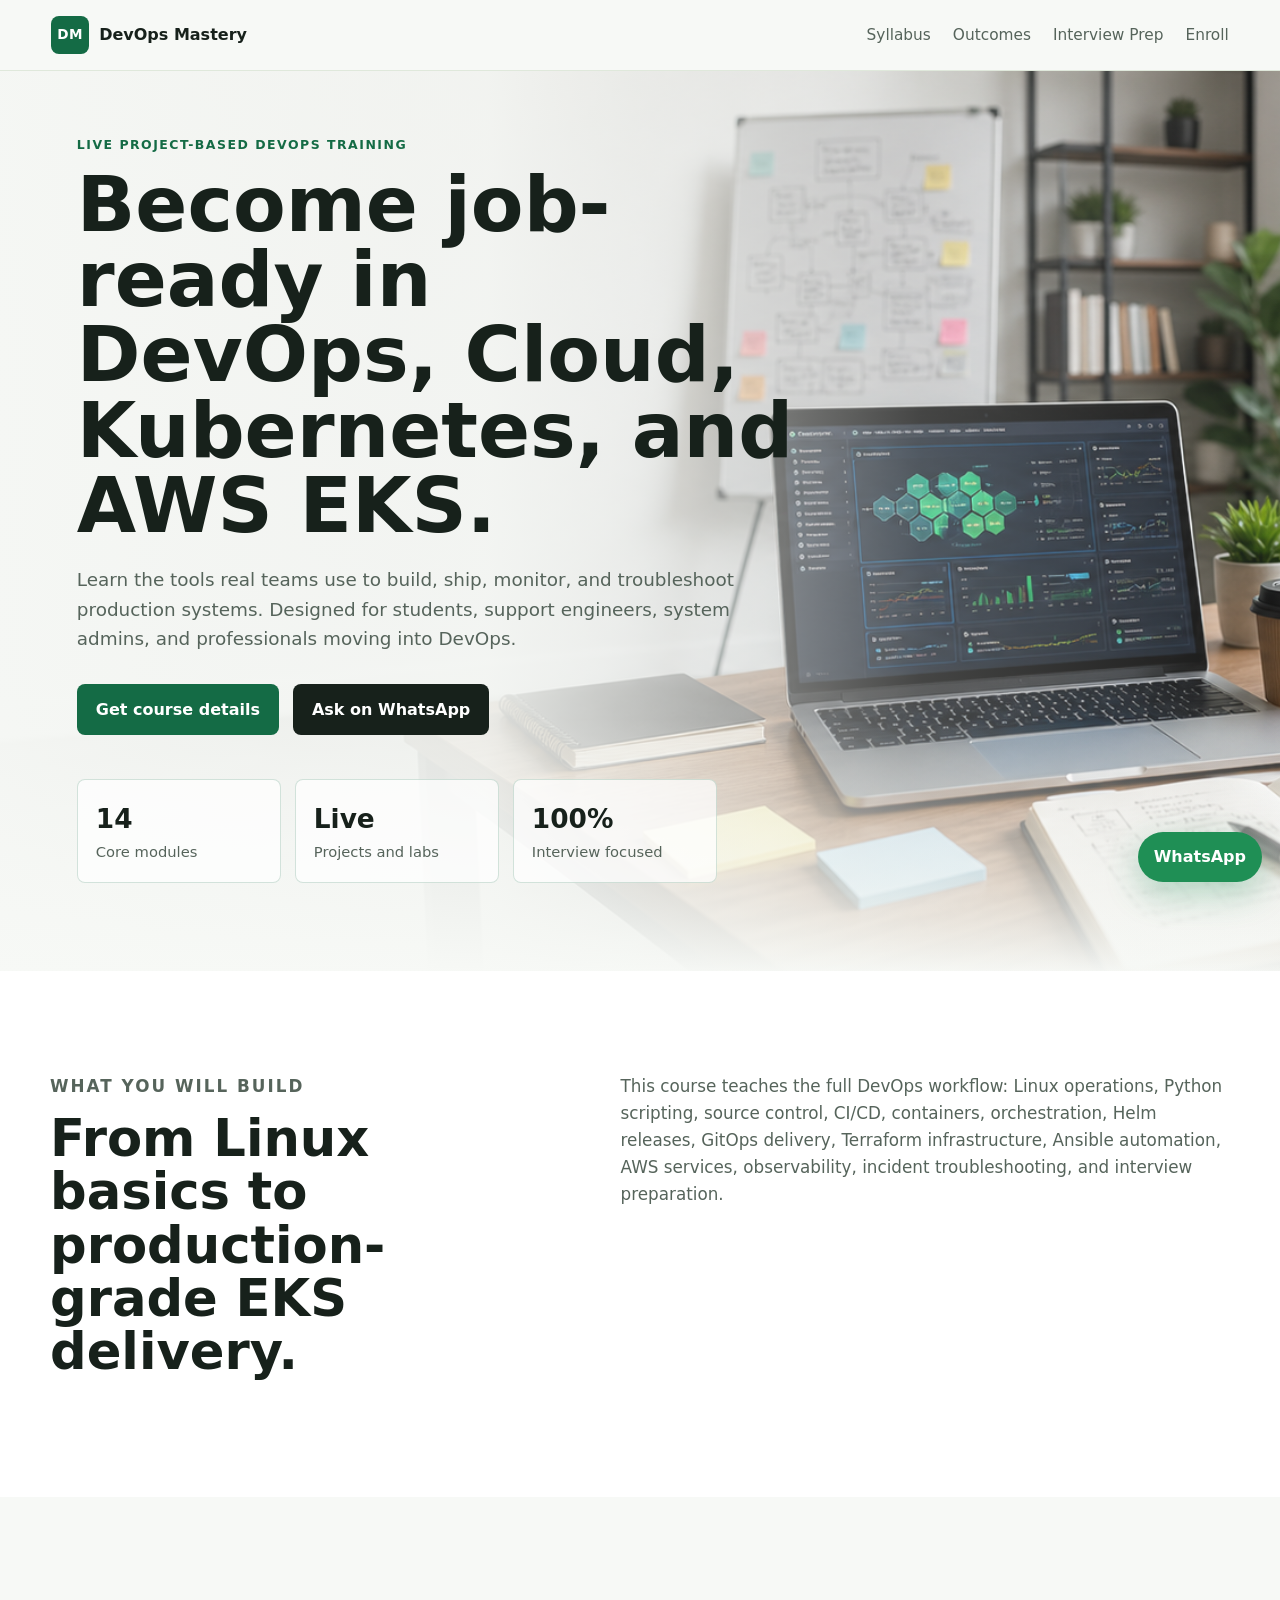
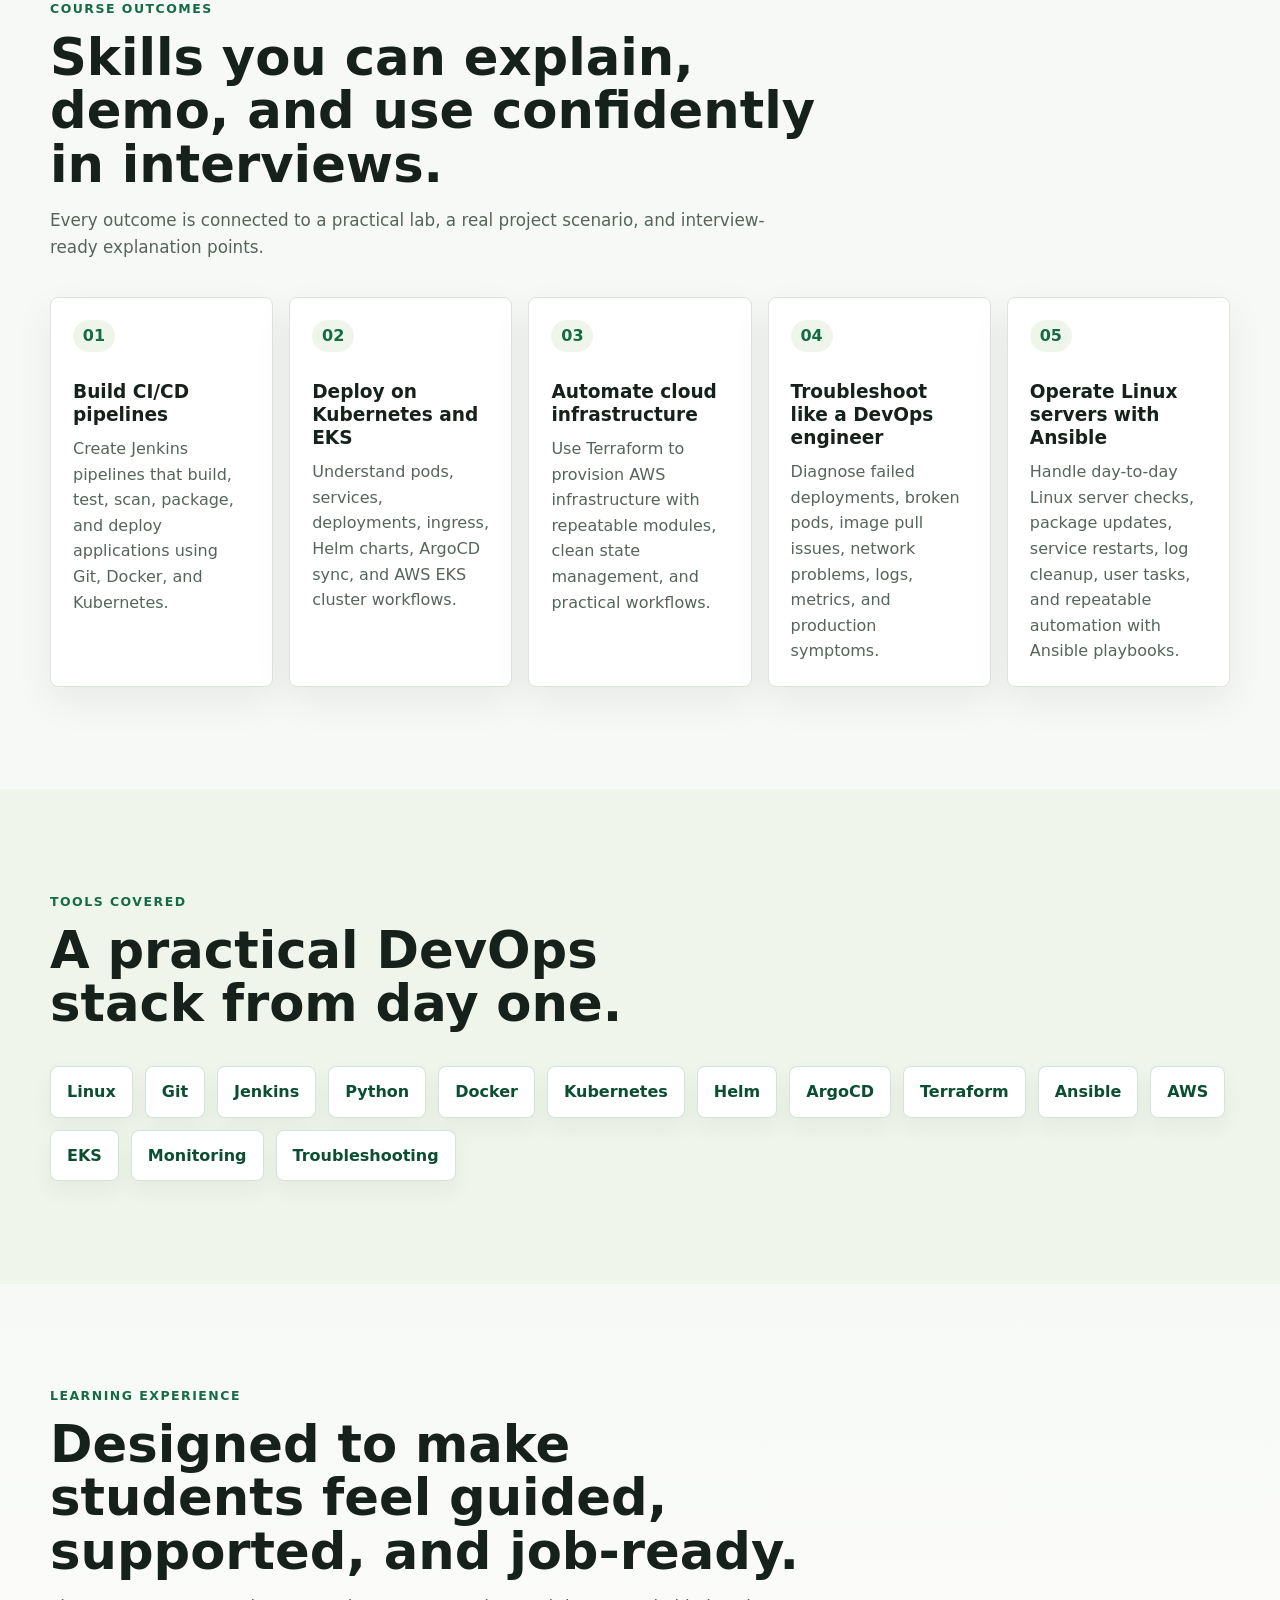
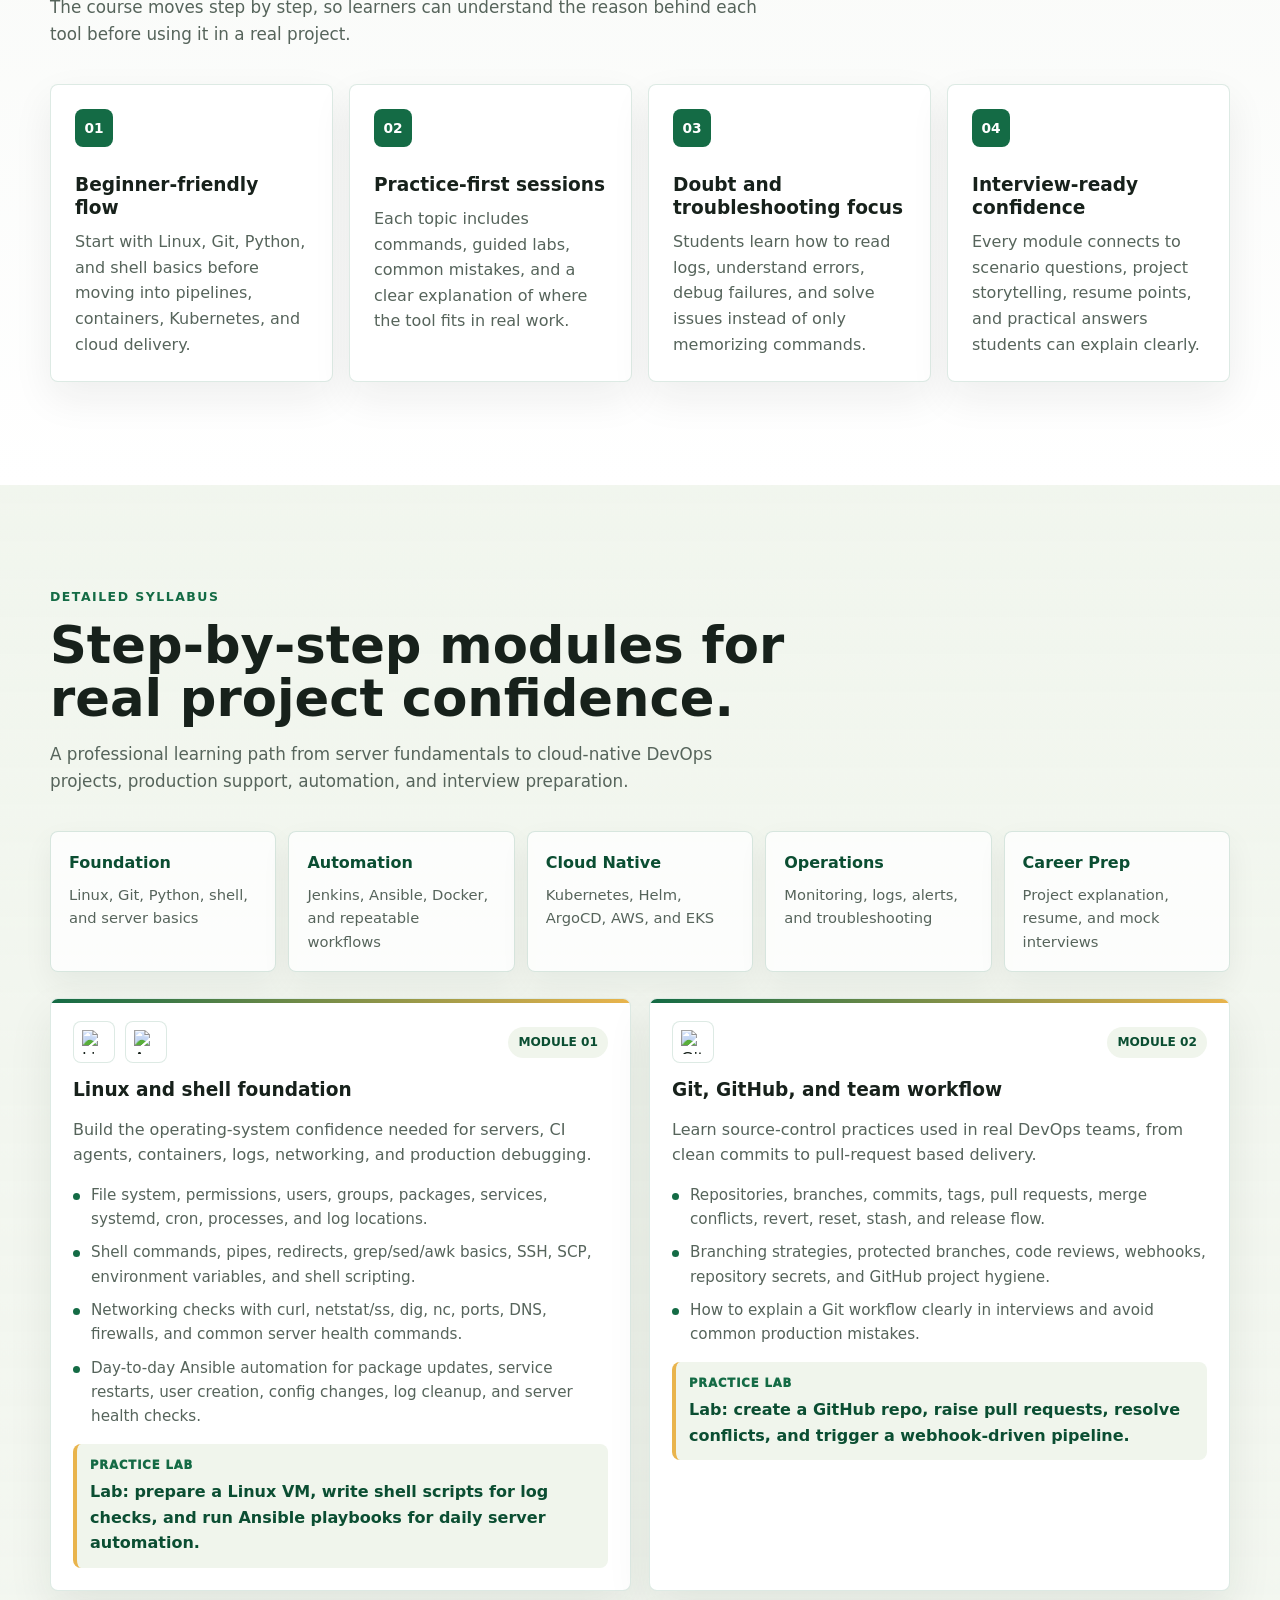
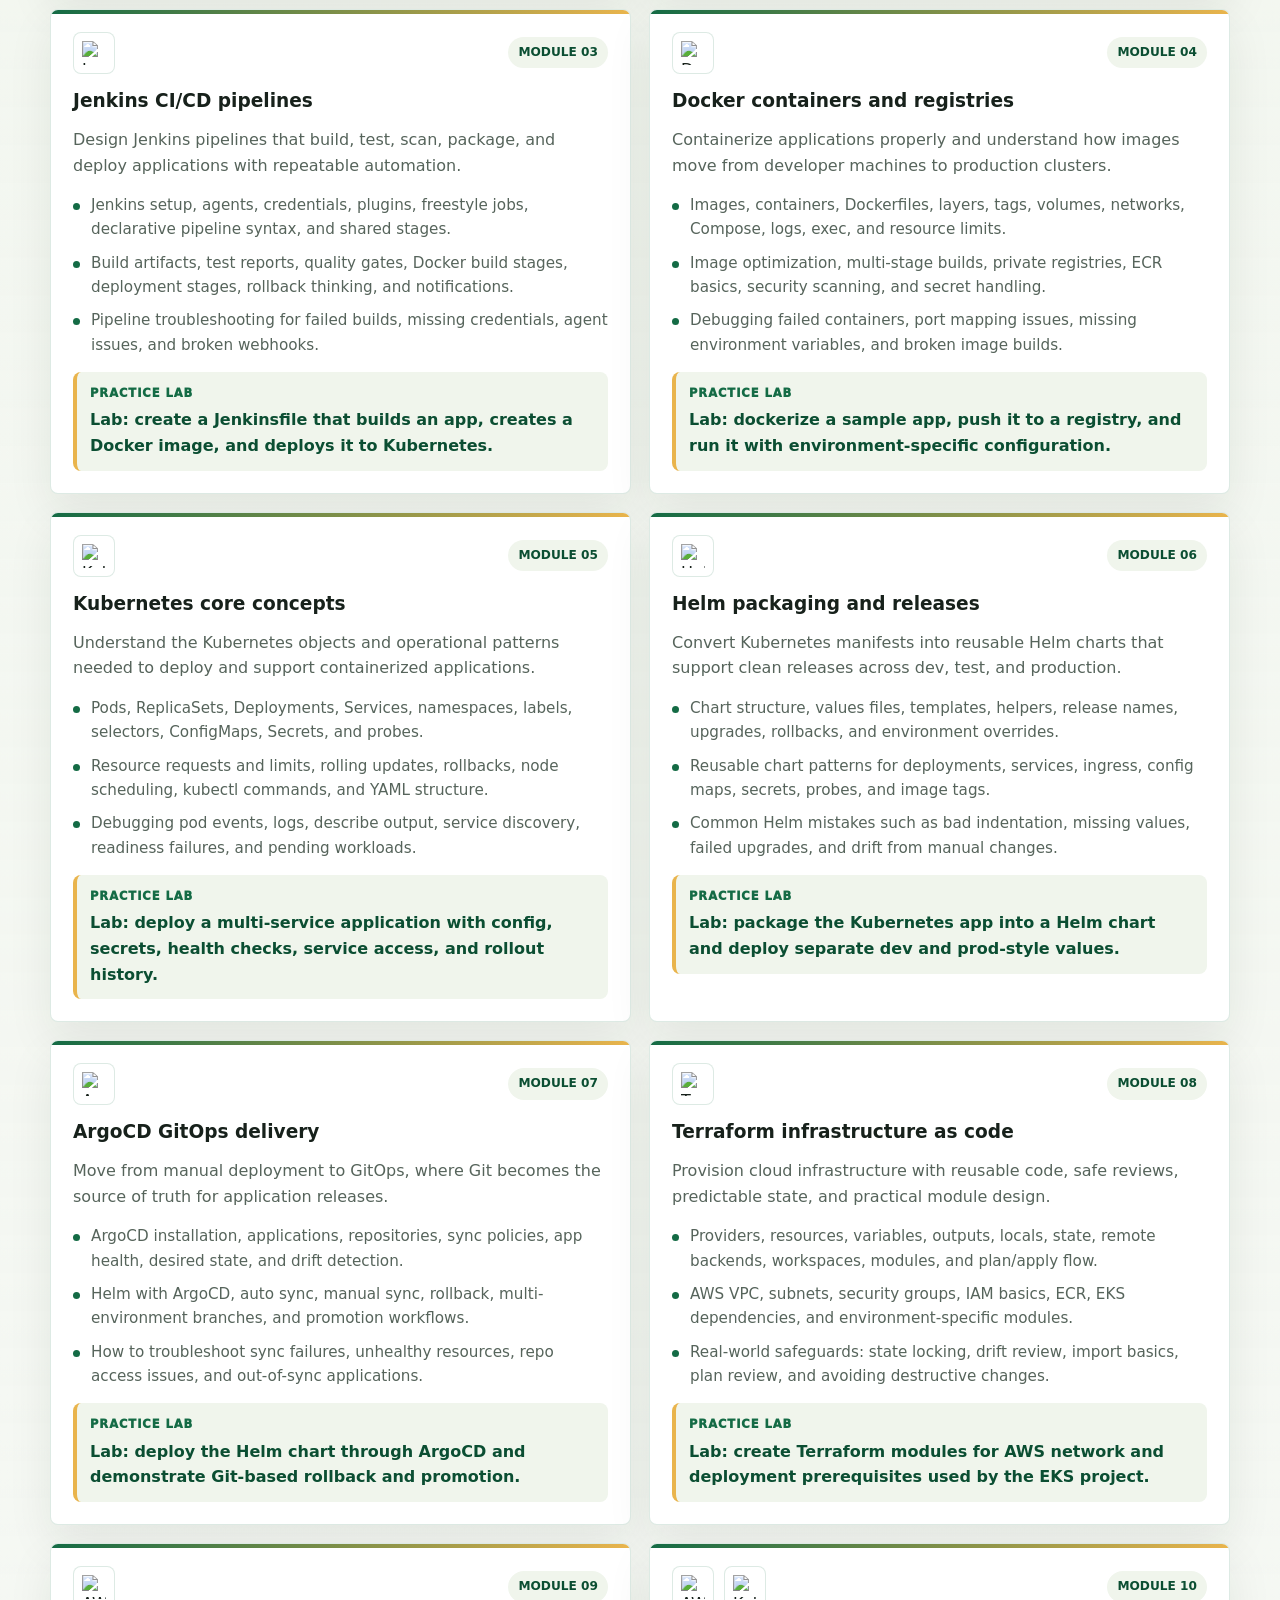
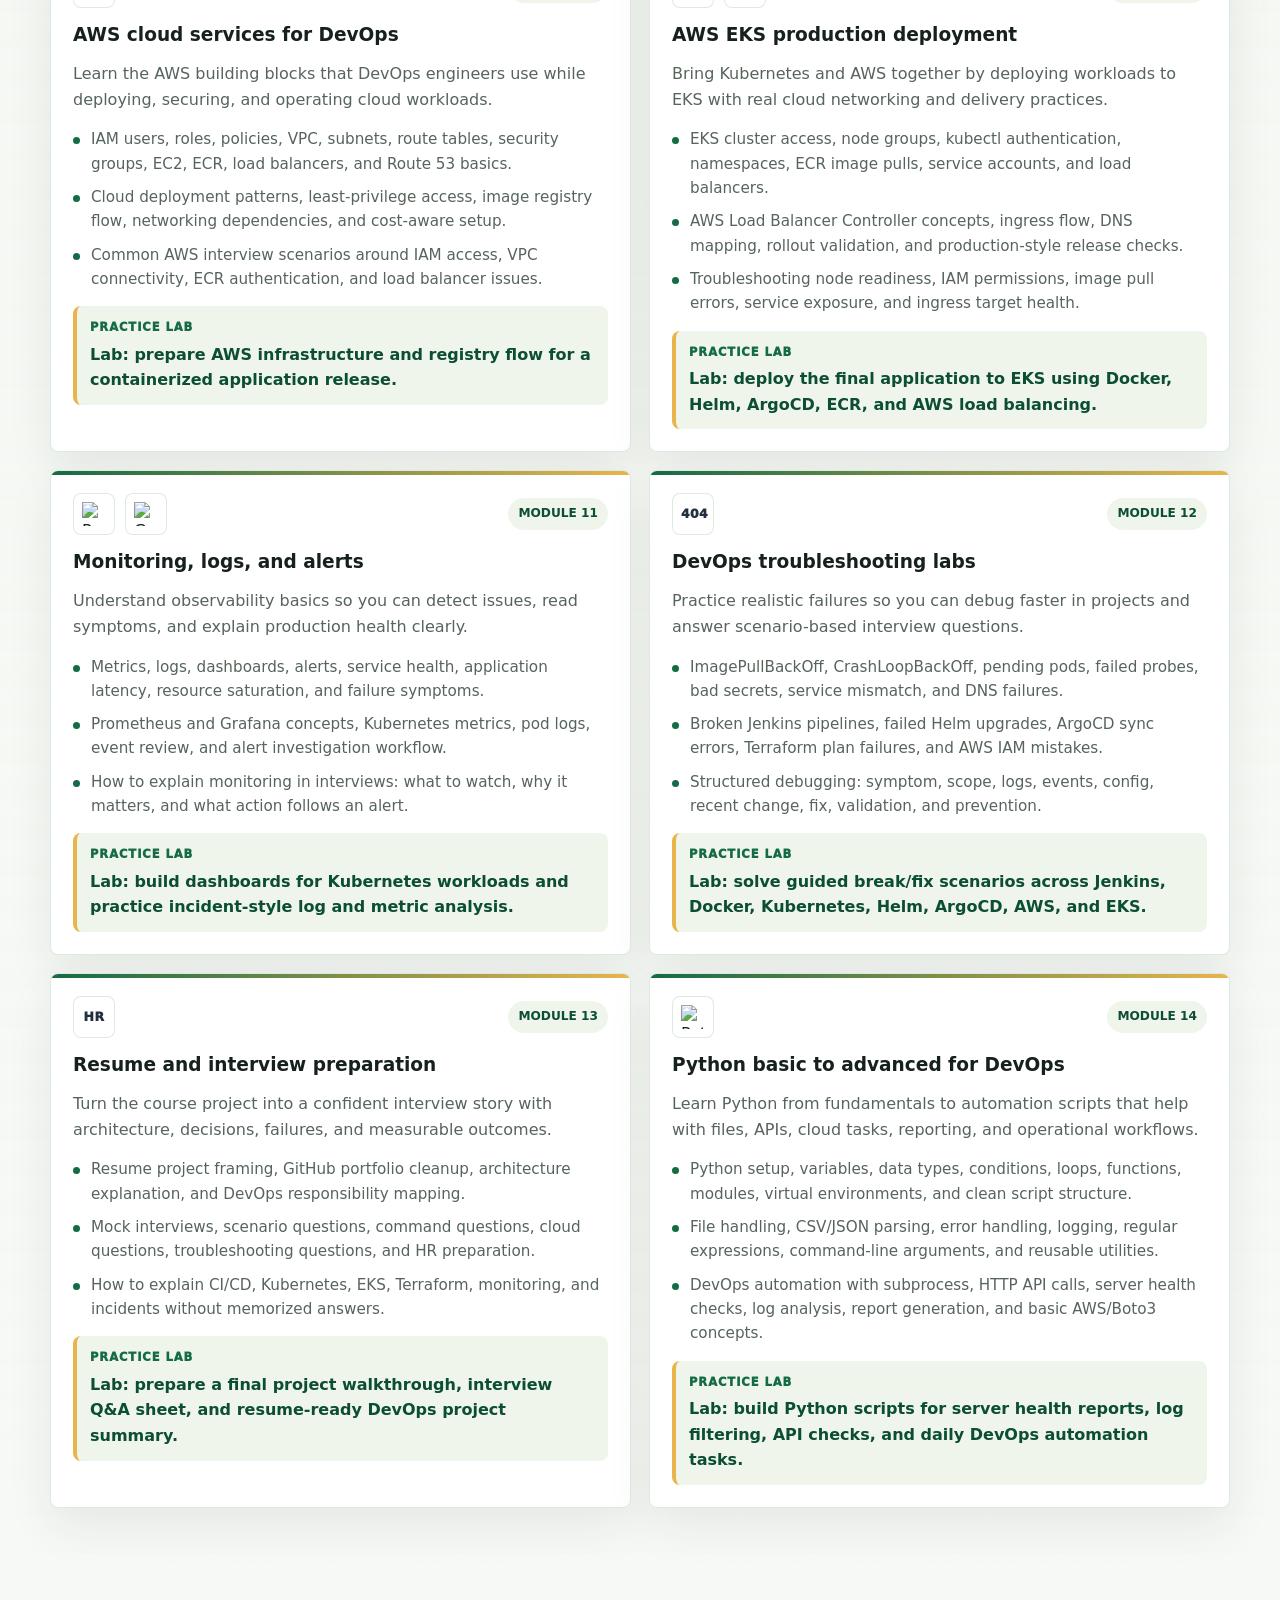
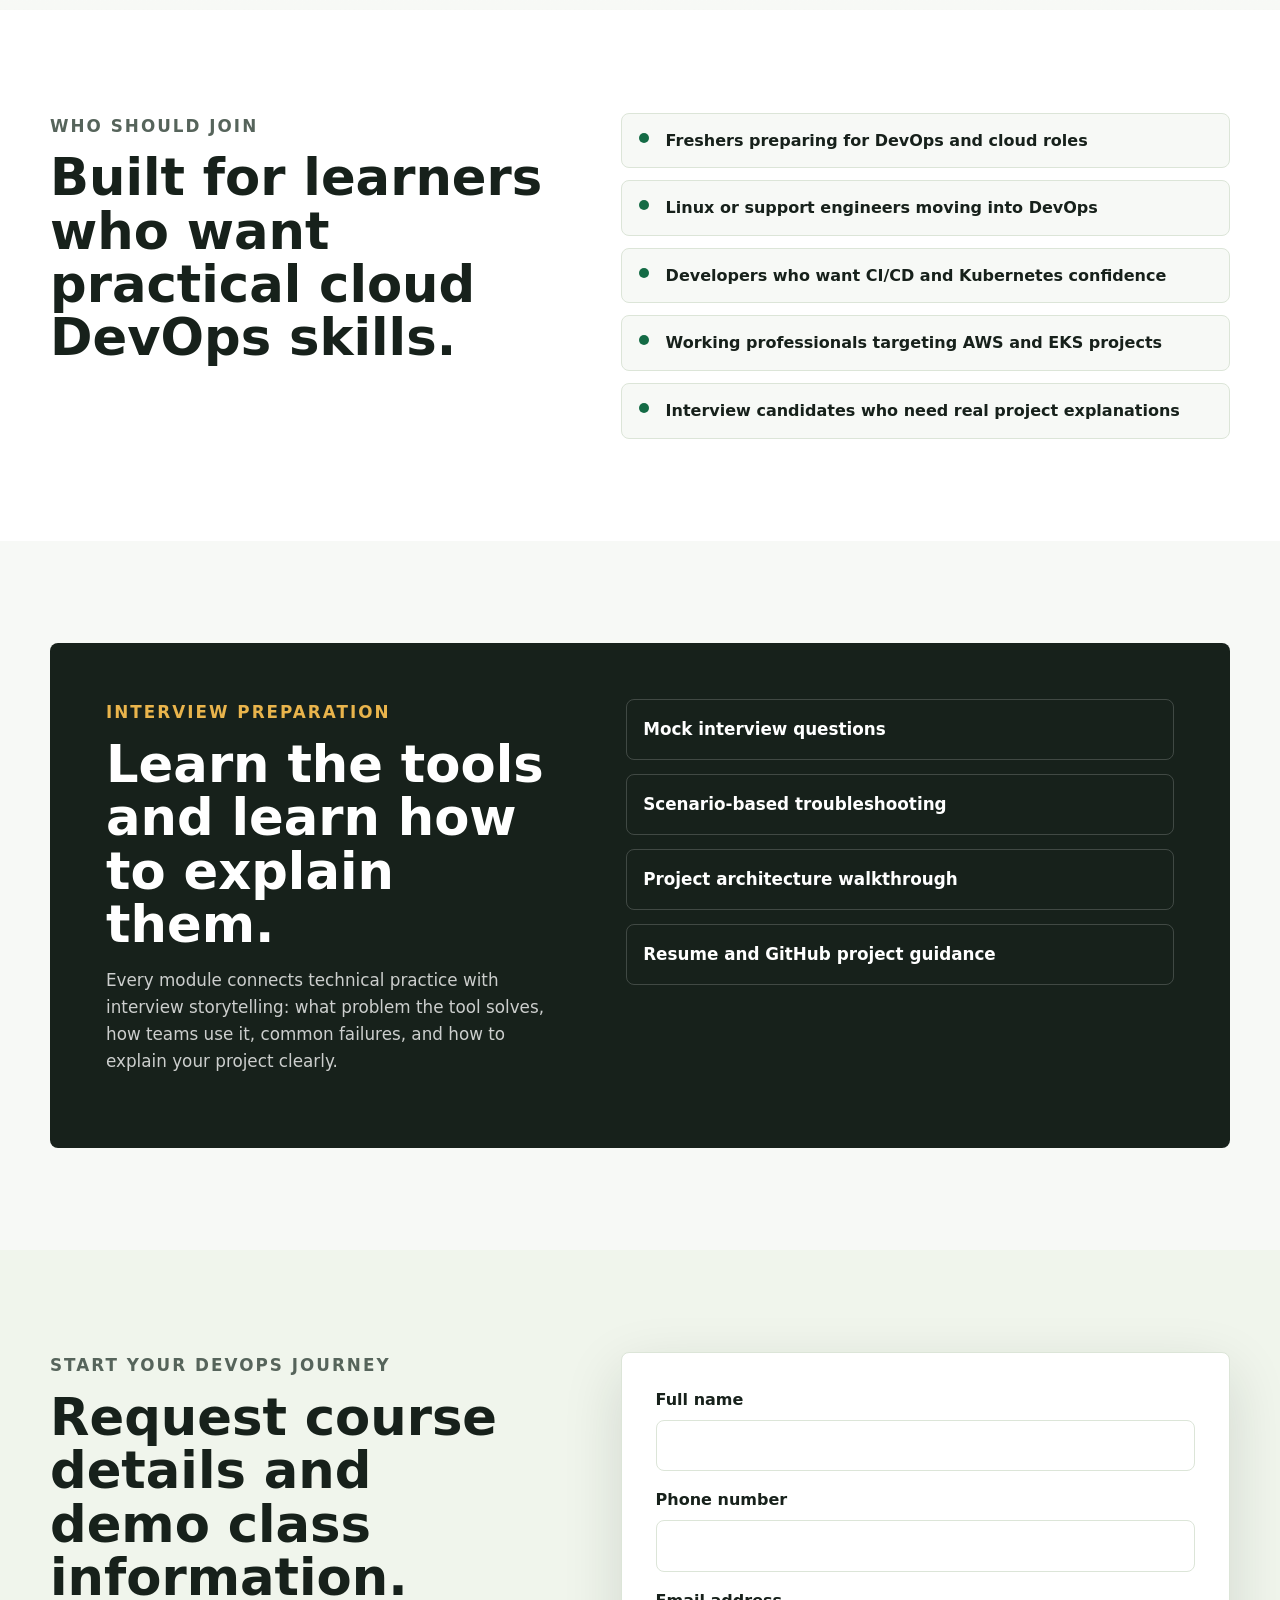
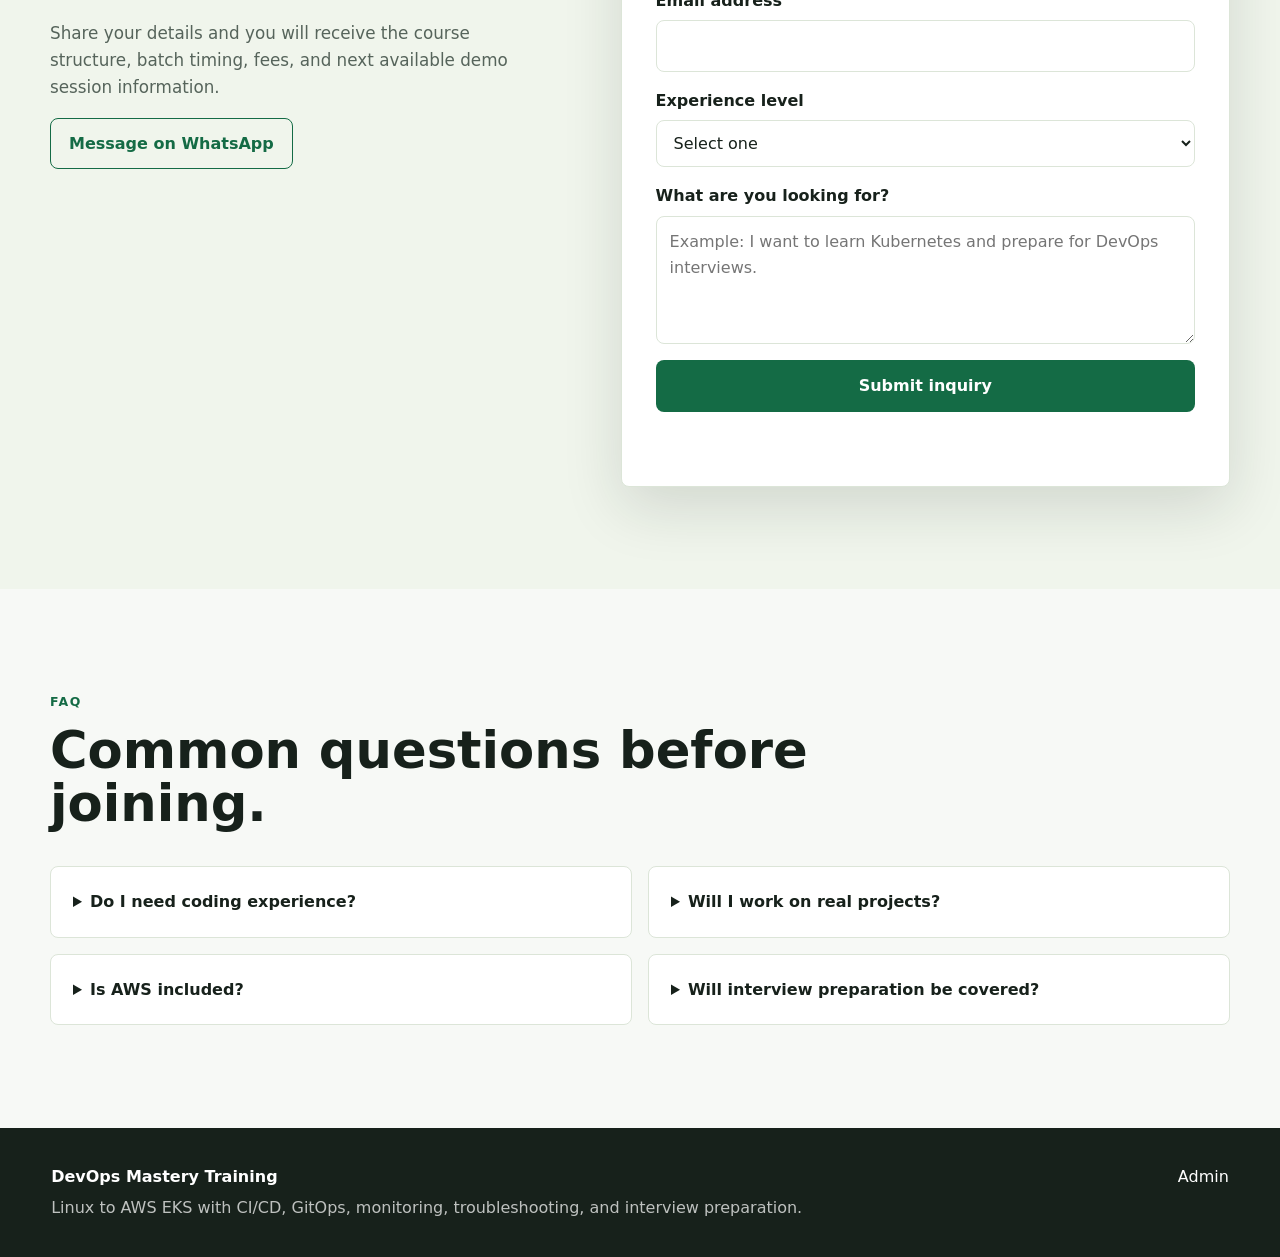
==== commit e3c97281: "Polish course presentation design" ====
--- a/index.html
+++ b/index.html
@@ -83,7 +83,8 @@
         <div class="section-inner">
           <div class="section-heading">
             <p class="eyebrow">Course outcomes</p>
-            <h2>Skills you can explain, demo, and use in interviews.</h2>
+            <h2>Skills you can explain, demo, and use confidently in interviews.</h2>
+            <p class="section-subcopy">Every outcome is connected to a practical lab, a real project scenario, and interview-ready explanation points.</p>
           </div>
           <div class="feature-grid">
             <article class="feature-card">
@@ -140,11 +141,66 @@
         </div>
       </section>
 
-      <section class="section" id="syllabus">
+      <section class="section comfort-band" aria-labelledby="learning-experience-title">
+        <div class="section-inner">
+          <div class="section-heading">
+            <p class="eyebrow">Learning experience</p>
+            <h2 id="learning-experience-title">Designed to make students feel guided, supported, and job-ready.</h2>
+            <p class="section-subcopy">The course moves step by step, so learners can understand the reason behind each tool before using it in a real project.</p>
+          </div>
+          <div class="comfort-grid">
+            <article class="comfort-card">
+              <span>01</span>
+              <h3>Beginner-friendly flow</h3>
+              <p>Start with Linux, Git, Python, and shell basics before moving into pipelines, containers, Kubernetes, and cloud delivery.</p>
+            </article>
+            <article class="comfort-card">
+              <span>02</span>
+              <h3>Practice-first sessions</h3>
+              <p>Each topic includes commands, guided labs, common mistakes, and a clear explanation of where the tool fits in real work.</p>
+            </article>
+            <article class="comfort-card">
+              <span>03</span>
+              <h3>Doubt and troubleshooting focus</h3>
+              <p>Students learn how to read logs, understand errors, debug failures, and solve issues instead of only memorizing commands.</p>
+            </article>
+            <article class="comfort-card">
+              <span>04</span>
+              <h3>Interview-ready confidence</h3>
+              <p>Every module connects to scenario questions, project storytelling, resume points, and practical answers students can explain clearly.</p>
+            </article>
+          </div>
+        </div>
+      </section>
+
+      <section class="section syllabus-section" id="syllabus">
         <div class="section-inner">
           <div class="section-heading">
             <p class="eyebrow">Detailed syllabus</p>
             <h2>Step-by-step modules for real project confidence.</h2>
+            <p class="section-subcopy">A professional learning path from server fundamentals to cloud-native DevOps projects, production support, automation, and interview preparation.</p>
+          </div>
+          <div class="learning-path" aria-label="Course learning path">
+            <div class="path-step">
+              <span>Foundation</span>
+              <p>Linux, Git, Python, shell, and server basics</p>
+            </div>
+            <div class="path-step">
+              <span>Automation</span>
+              <p>Jenkins, Ansible, Docker, and repeatable workflows</p>
+            </div>
+            <div class="path-step">
+              <span>Cloud Native</span>
+              <p>Kubernetes, Helm, ArgoCD, AWS, and EKS</p>
+            </div>
+            <div class="path-step">
+              <span>Operations</span>
+              <p>Monitoring, logs, alerts, and troubleshooting</p>
+            </div>
+            <div class="path-step">
+              <span>Career Prep</span>
+              <p>Project explanation, resume, and mock interviews</p>
+            </div>
           </div>
           <div class="syllabus-grid">
             <article class="module-card">
--- a/assets/styles.css
+++ b/assets/styles.css
@@ -294,6 +294,13 @@
   margin-bottom: 36px;
 }
 
+.section-subcopy {
+  max-width: 720px;
+  margin-bottom: 0;
+  color: var(--muted);
+  font-size: 1.05rem;
+}
+
 .section-heading.compact {
   max-width: 620px;
 }
@@ -351,9 +358,19 @@
   padding: 22px;
 }
 
+.feature-card {
+  box-shadow: 0 14px 38px rgba(23, 33, 27, 0.07);
+}
+
 .card-number {
-  display: inline-block;
+  display: inline-flex;
+  min-width: 42px;
+  height: 32px;
+  align-items: center;
+  justify-content: center;
   margin-bottom: 28px;
+  border-radius: 999px;
+  background: var(--surface-strong);
   color: var(--brand);
   font-weight: 900;
 }
@@ -385,6 +402,78 @@
   background: var(--surface);
   color: var(--brand-dark);
   font-weight: 800;
+  box-shadow: 0 10px 22px rgba(23, 33, 27, 0.05);
+}
+
+.comfort-band {
+  background: linear-gradient(180deg, var(--bg), var(--surface));
+}
+
+.comfort-grid {
+  display: grid;
+  grid-template-columns: repeat(4, minmax(0, 1fr));
+  gap: 16px;
+}
+
+.comfort-card {
+  padding: 24px;
+  border: 1px solid rgba(20, 107, 69, 0.14);
+  border-radius: var(--radius);
+  background: var(--surface);
+  box-shadow: 0 16px 40px rgba(23, 33, 27, 0.07);
+}
+
+.comfort-card span {
+  display: inline-flex;
+  width: 38px;
+  height: 38px;
+  align-items: center;
+  justify-content: center;
+  margin-bottom: 26px;
+  border-radius: var(--radius);
+  background: var(--brand);
+  color: white;
+  font-size: 0.86rem;
+  font-weight: 900;
+}
+
+.comfort-card p {
+  margin-bottom: 0;
+  color: var(--muted);
+}
+
+.syllabus-section {
+  background:
+    linear-gradient(180deg, rgba(240, 245, 236, 0.8), rgba(247, 249, 246, 0.35)),
+    var(--bg);
+}
+
+.learning-path {
+  display: grid;
+  grid-template-columns: repeat(5, minmax(0, 1fr));
+  gap: 12px;
+  margin-bottom: 26px;
+}
+
+.path-step {
+  padding: 18px;
+  border: 1px solid rgba(20, 107, 69, 0.16);
+  border-radius: var(--radius);
+  background: rgba(255, 255, 255, 0.78);
+  box-shadow: 0 12px 30px rgba(23, 33, 27, 0.06);
+}
+
+.path-step span {
+  display: block;
+  margin-bottom: 7px;
+  color: var(--brand-dark);
+  font-weight: 900;
+}
+
+.path-step p {
+  margin: 0;
+  color: var(--muted);
+  font-size: 0.92rem;
 }
 
 .syllabus-grid {
@@ -393,9 +482,31 @@
 }
 
 .module-card {
-  display: grid;
-  gap: 14px;
+  position: relative;
+  display: grid;
+  gap: 15px;
   align-content: start;
+  overflow: hidden;
+  border-color: rgba(20, 107, 69, 0.14) !important;
+  background:
+    linear-gradient(180deg, rgba(255, 255, 255, 0.98), rgba(250, 252, 249, 0.98)),
+    var(--surface);
+  box-shadow: 0 18px 46px rgba(23, 33, 27, 0.08);
+  transition: transform 180ms ease, box-shadow 180ms ease, border-color 180ms ease;
+}
+
+.module-card::before {
+  content: "";
+  position: absolute;
+  inset: 0 0 auto;
+  height: 4px;
+  background: linear-gradient(90deg, var(--brand), var(--accent));
+}
+
+.module-card:hover {
+  transform: translateY(-3px);
+  border-color: rgba(20, 107, 69, 0.28) !important;
+  box-shadow: 0 24px 58px rgba(23, 33, 27, 0.12);
 }
 
 .module-topline {
@@ -470,12 +581,24 @@
 }
 
 .module-lab {
+  position: relative;
   padding: 12px 13px;
   border-left: 4px solid var(--accent);
   border-radius: var(--radius);
   background: var(--surface-strong);
   color: var(--brand-dark) !important;
   font-weight: 800;
+}
+
+.module-lab::before {
+  content: "Practice lab";
+  display: block;
+  margin-bottom: 5px;
+  color: var(--brand);
+  font-size: 0.72rem;
+  font-weight: 950;
+  letter-spacing: 0.08em;
+  text-transform: uppercase;
 }
 
 .check-list {
@@ -784,7 +907,9 @@
   }
 
   .feature-grid,
-  .syllabus-grid {
+  .syllabus-grid,
+  .comfort-grid,
+  .learning-path {
     grid-template-columns: repeat(2, minmax(0, 1fr));
   }
 
@@ -824,6 +949,8 @@
   .hero-stats,
   .feature-grid,
   .syllabus-grid,
+  .comfort-grid,
+  .learning-path,
   .faq-grid,
   .lead-summary,
   .token-row {
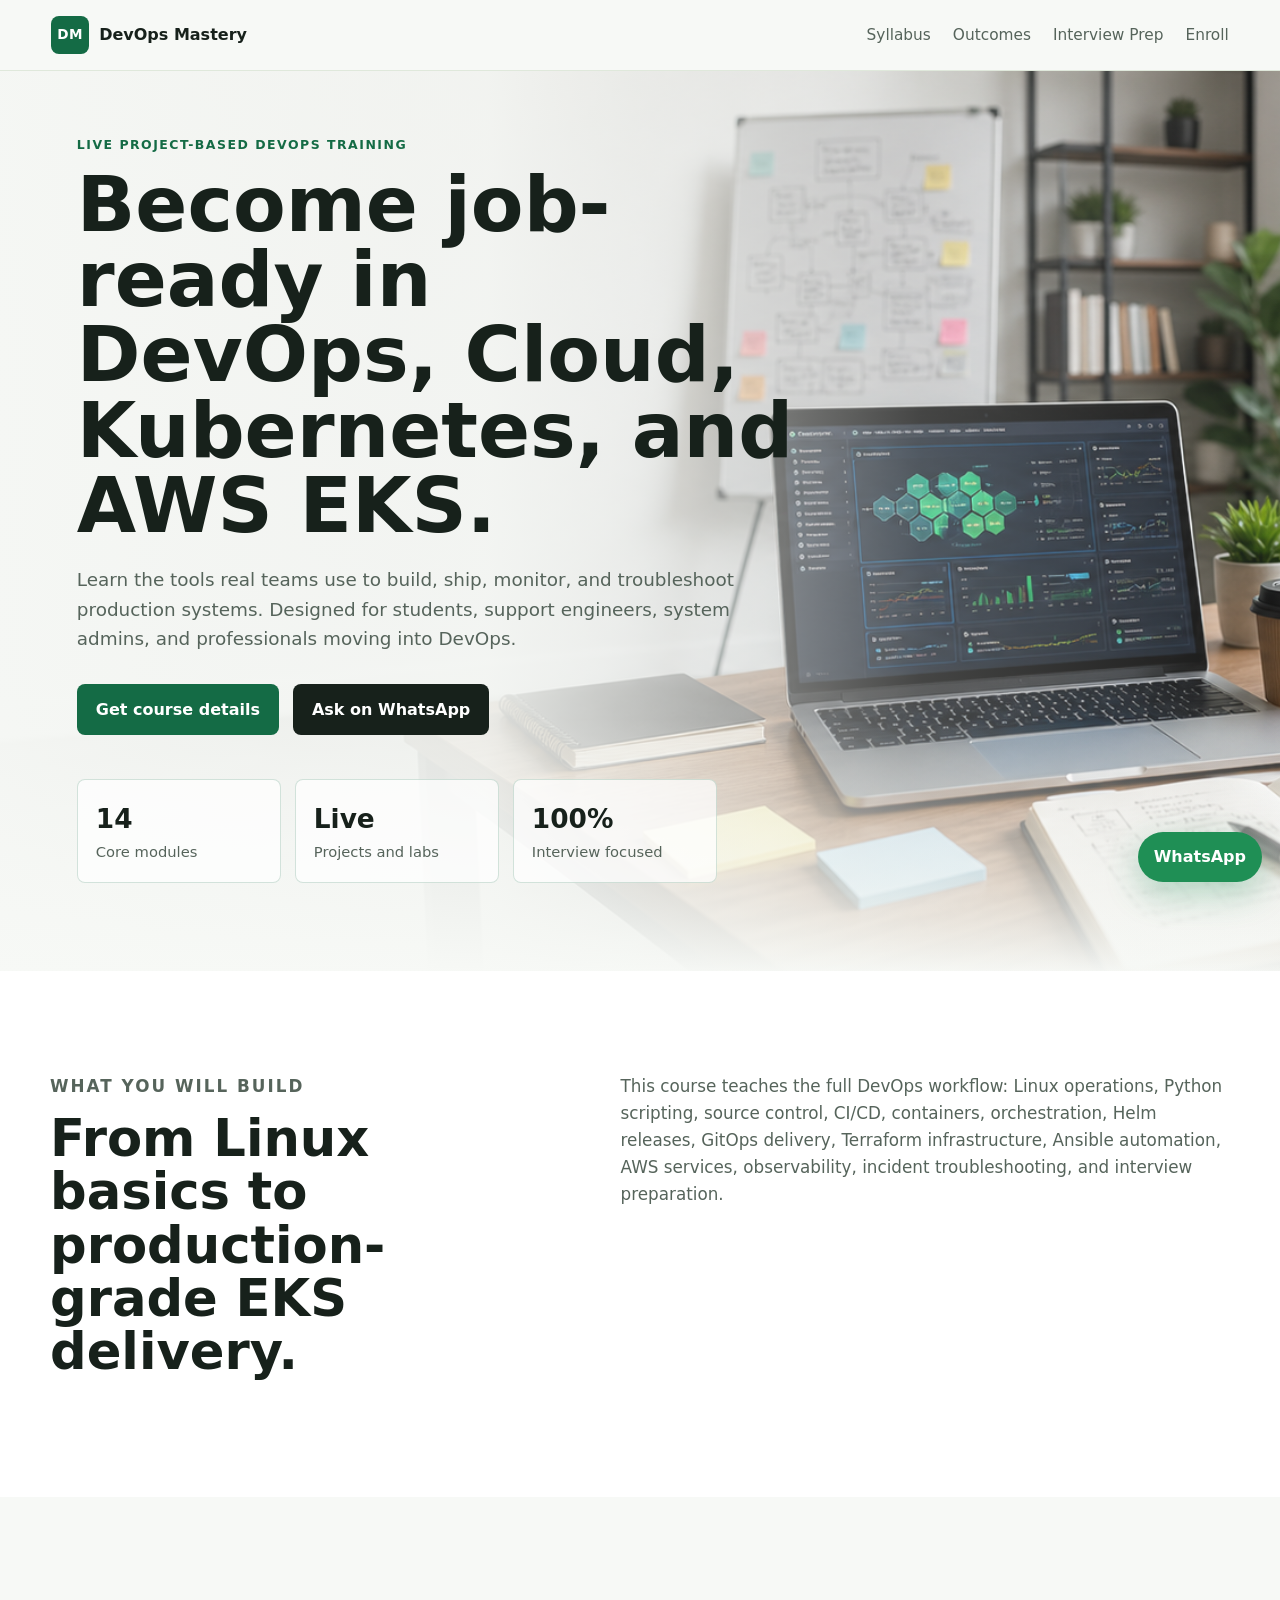
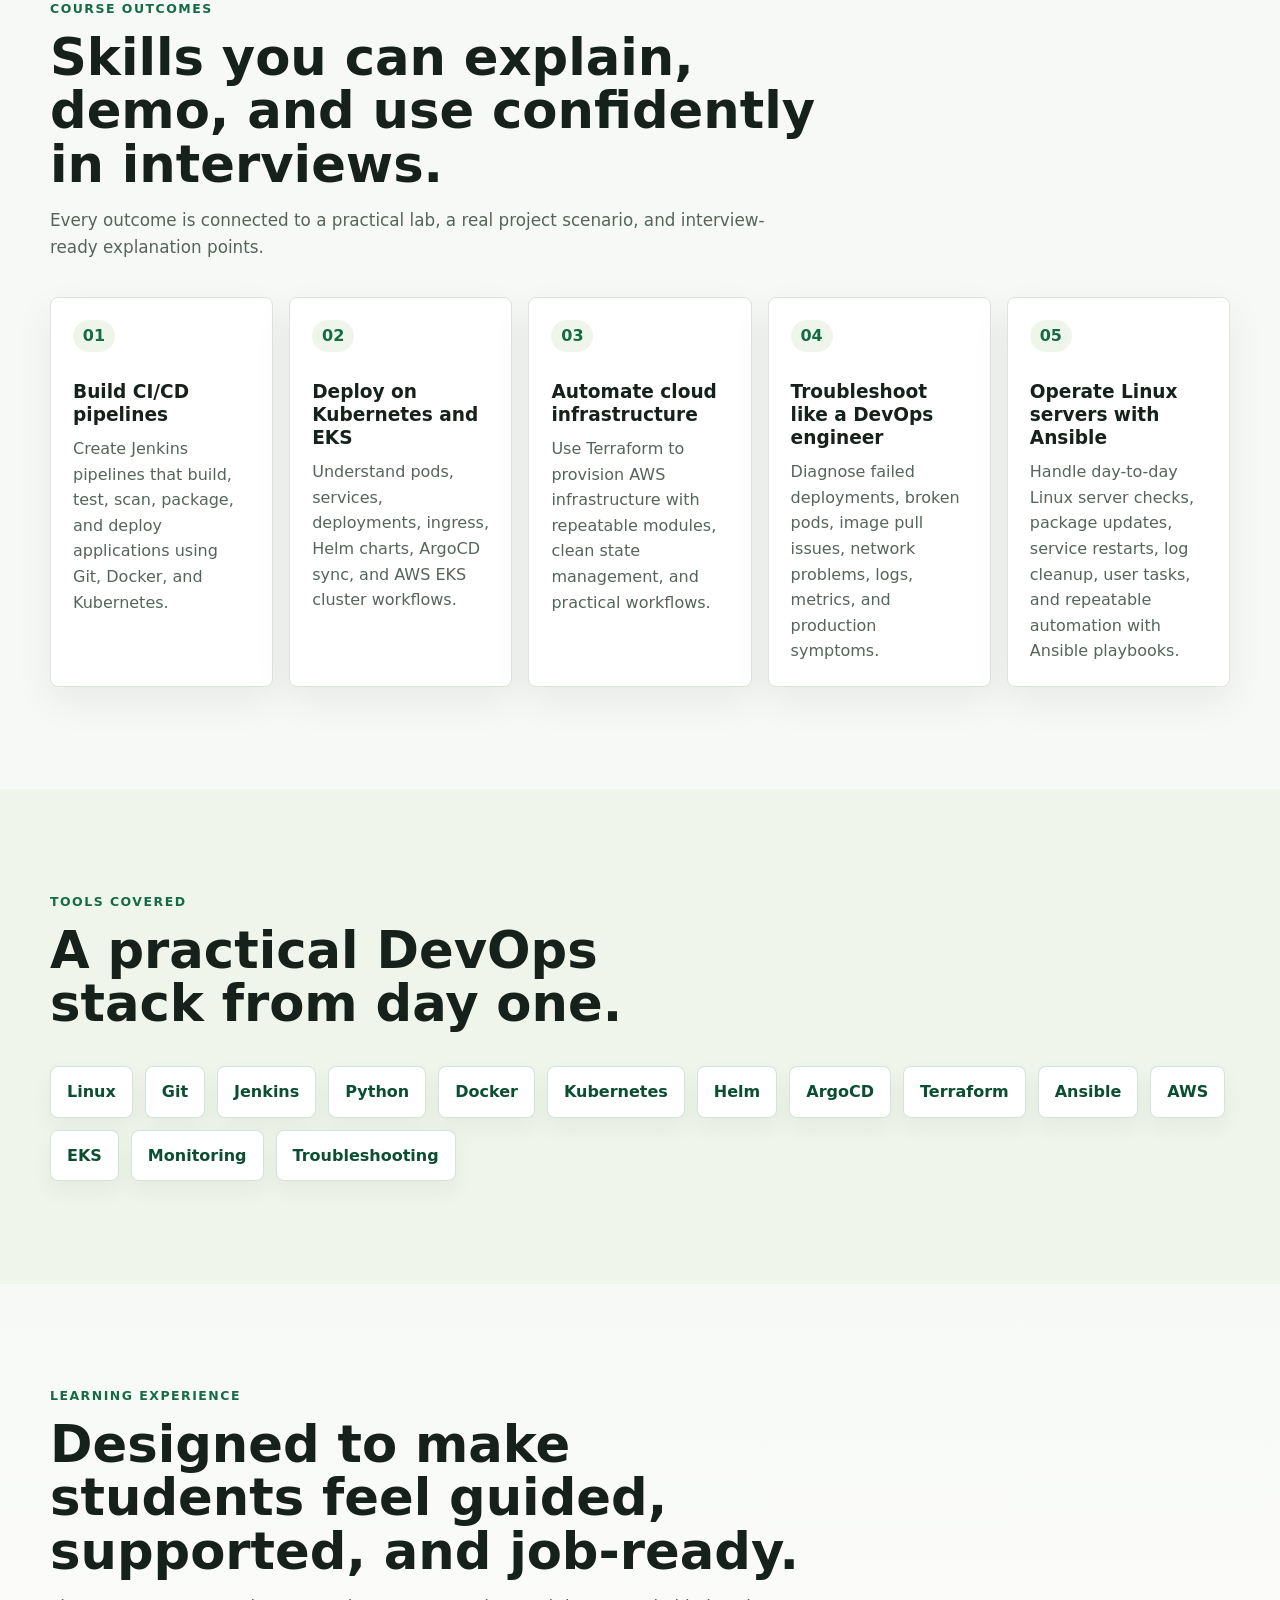
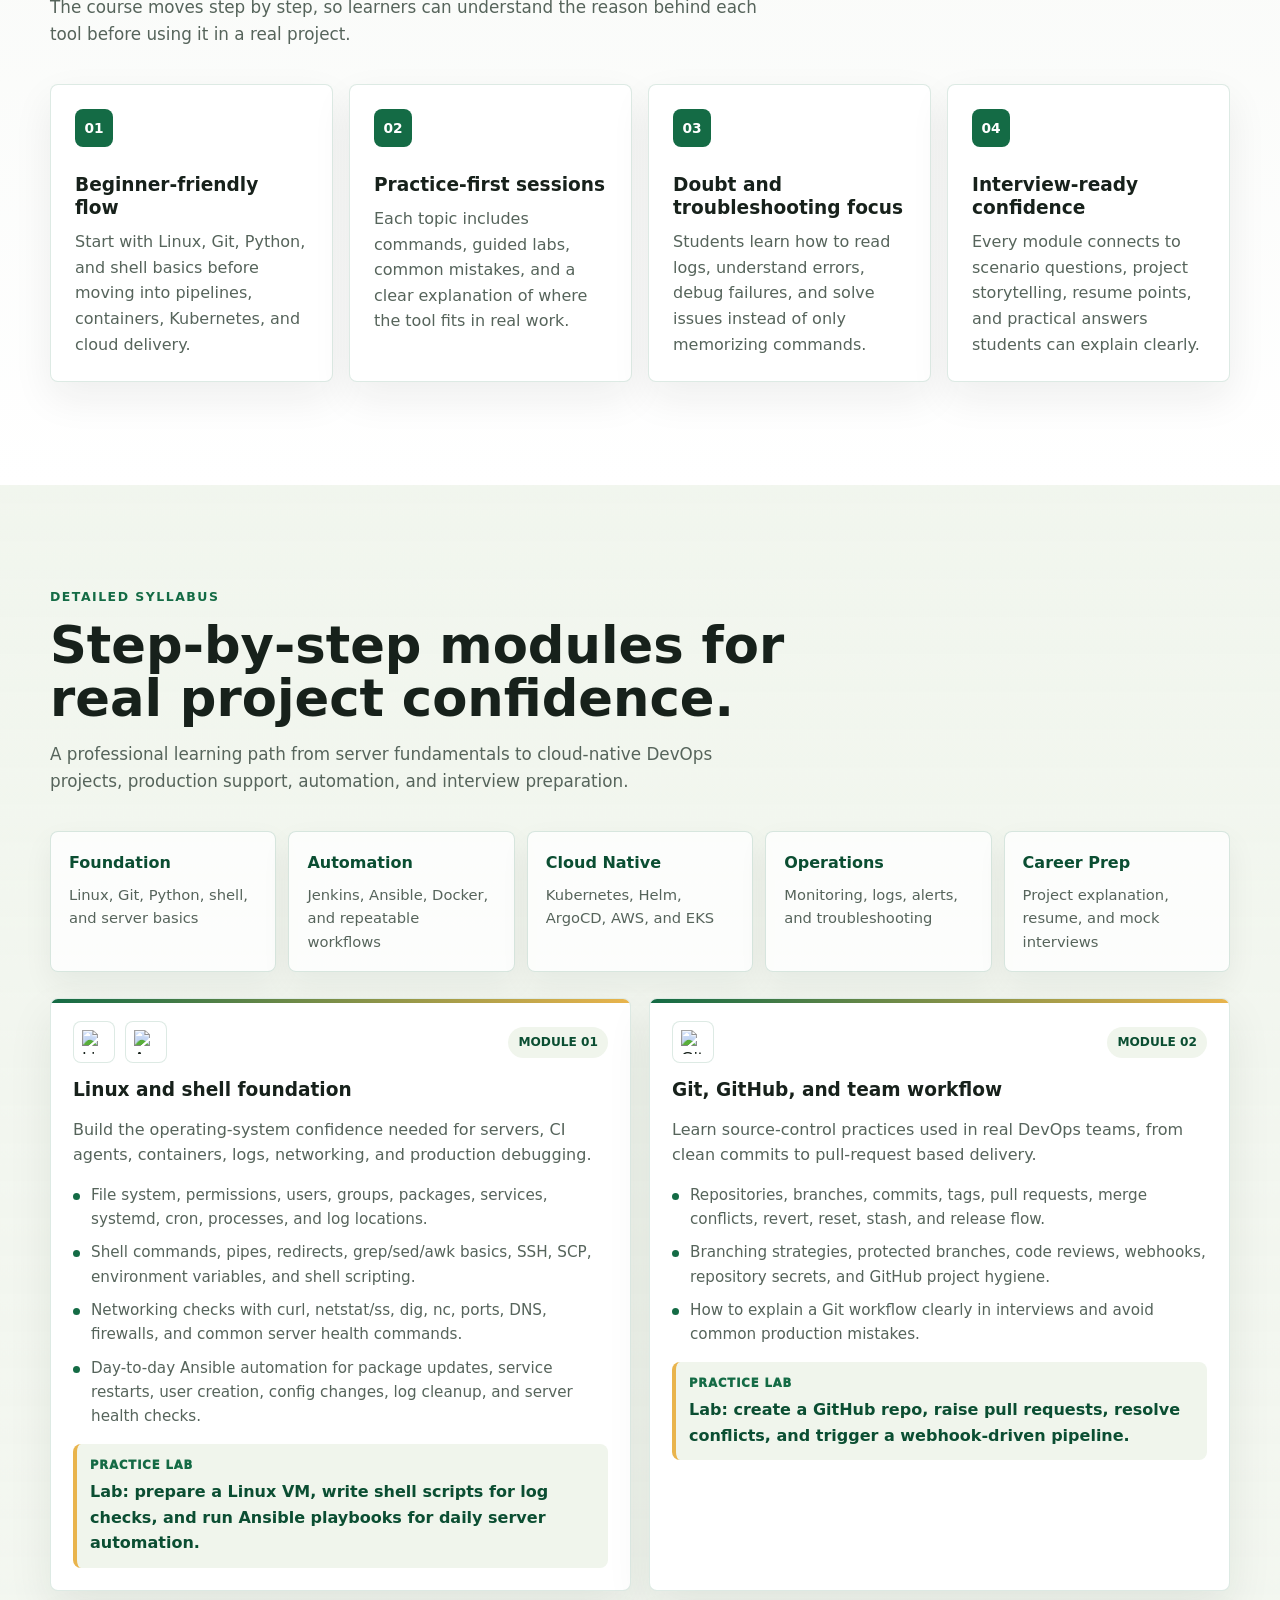
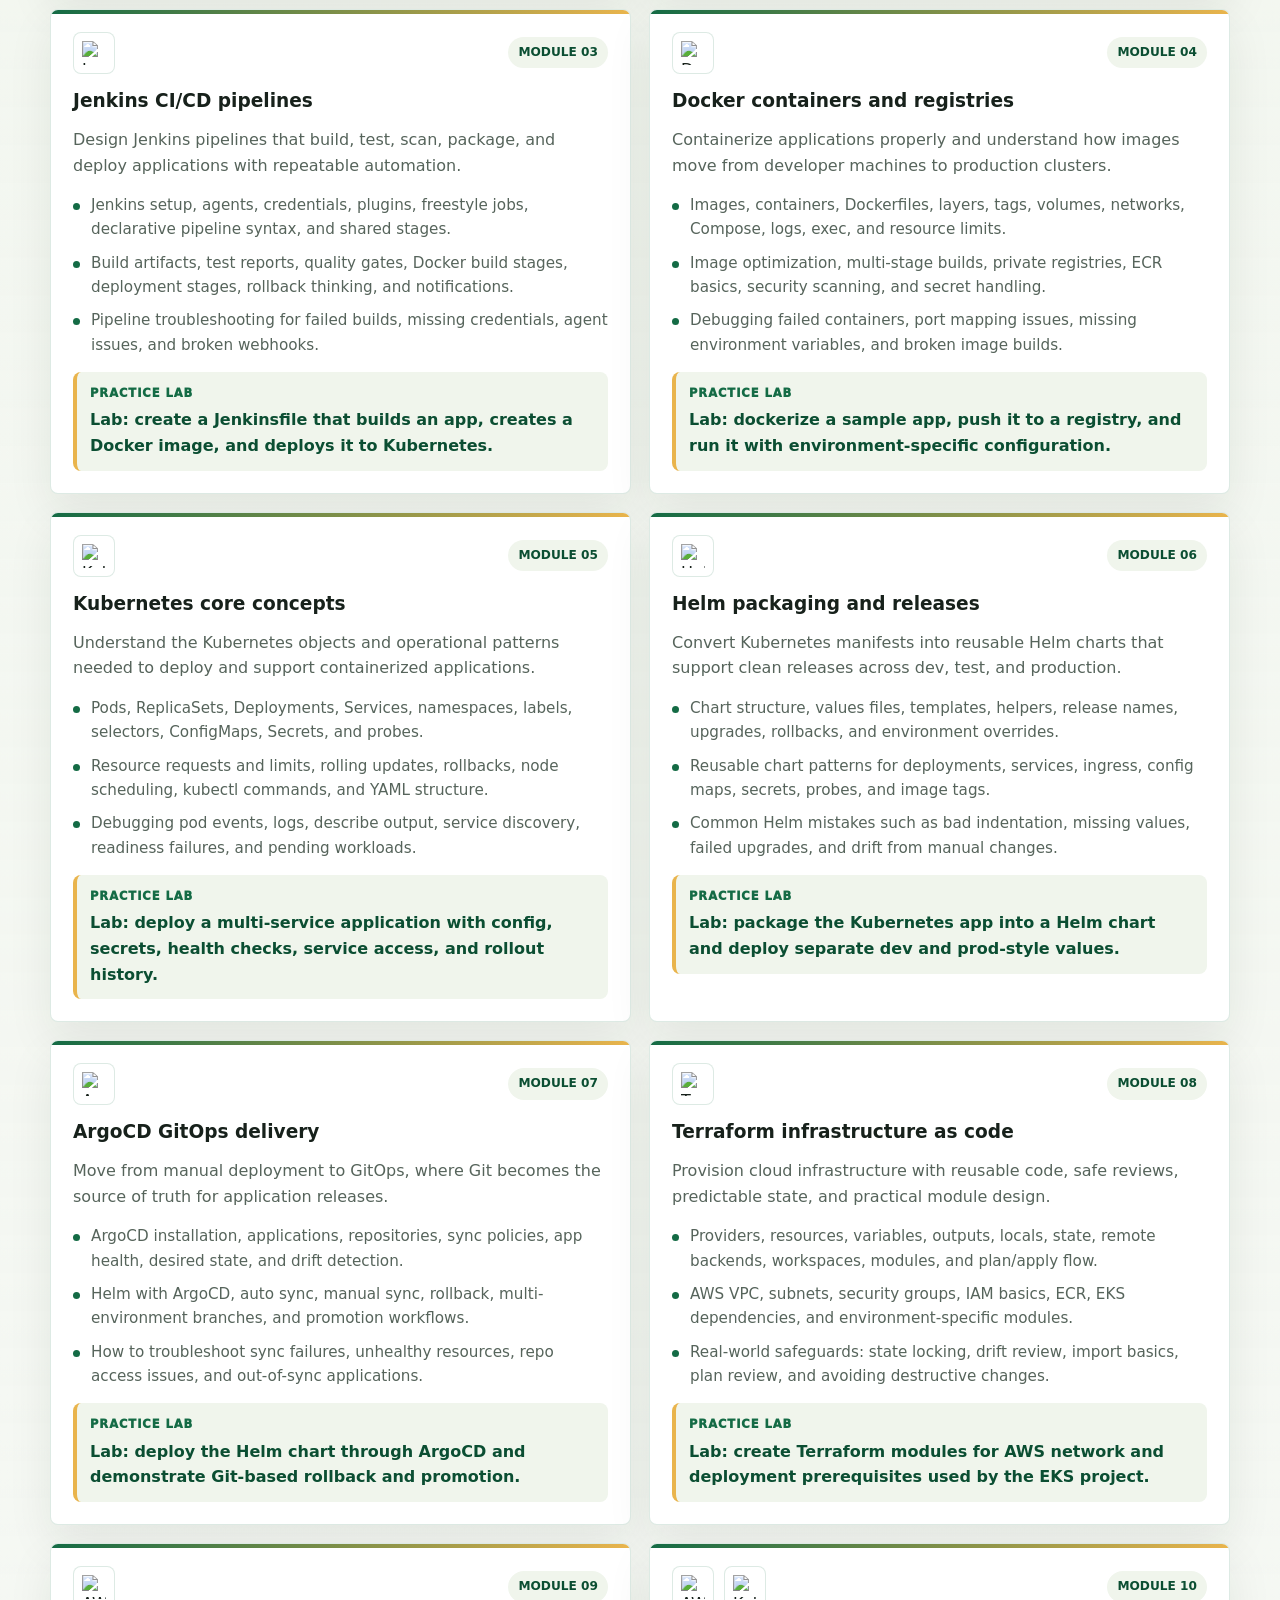
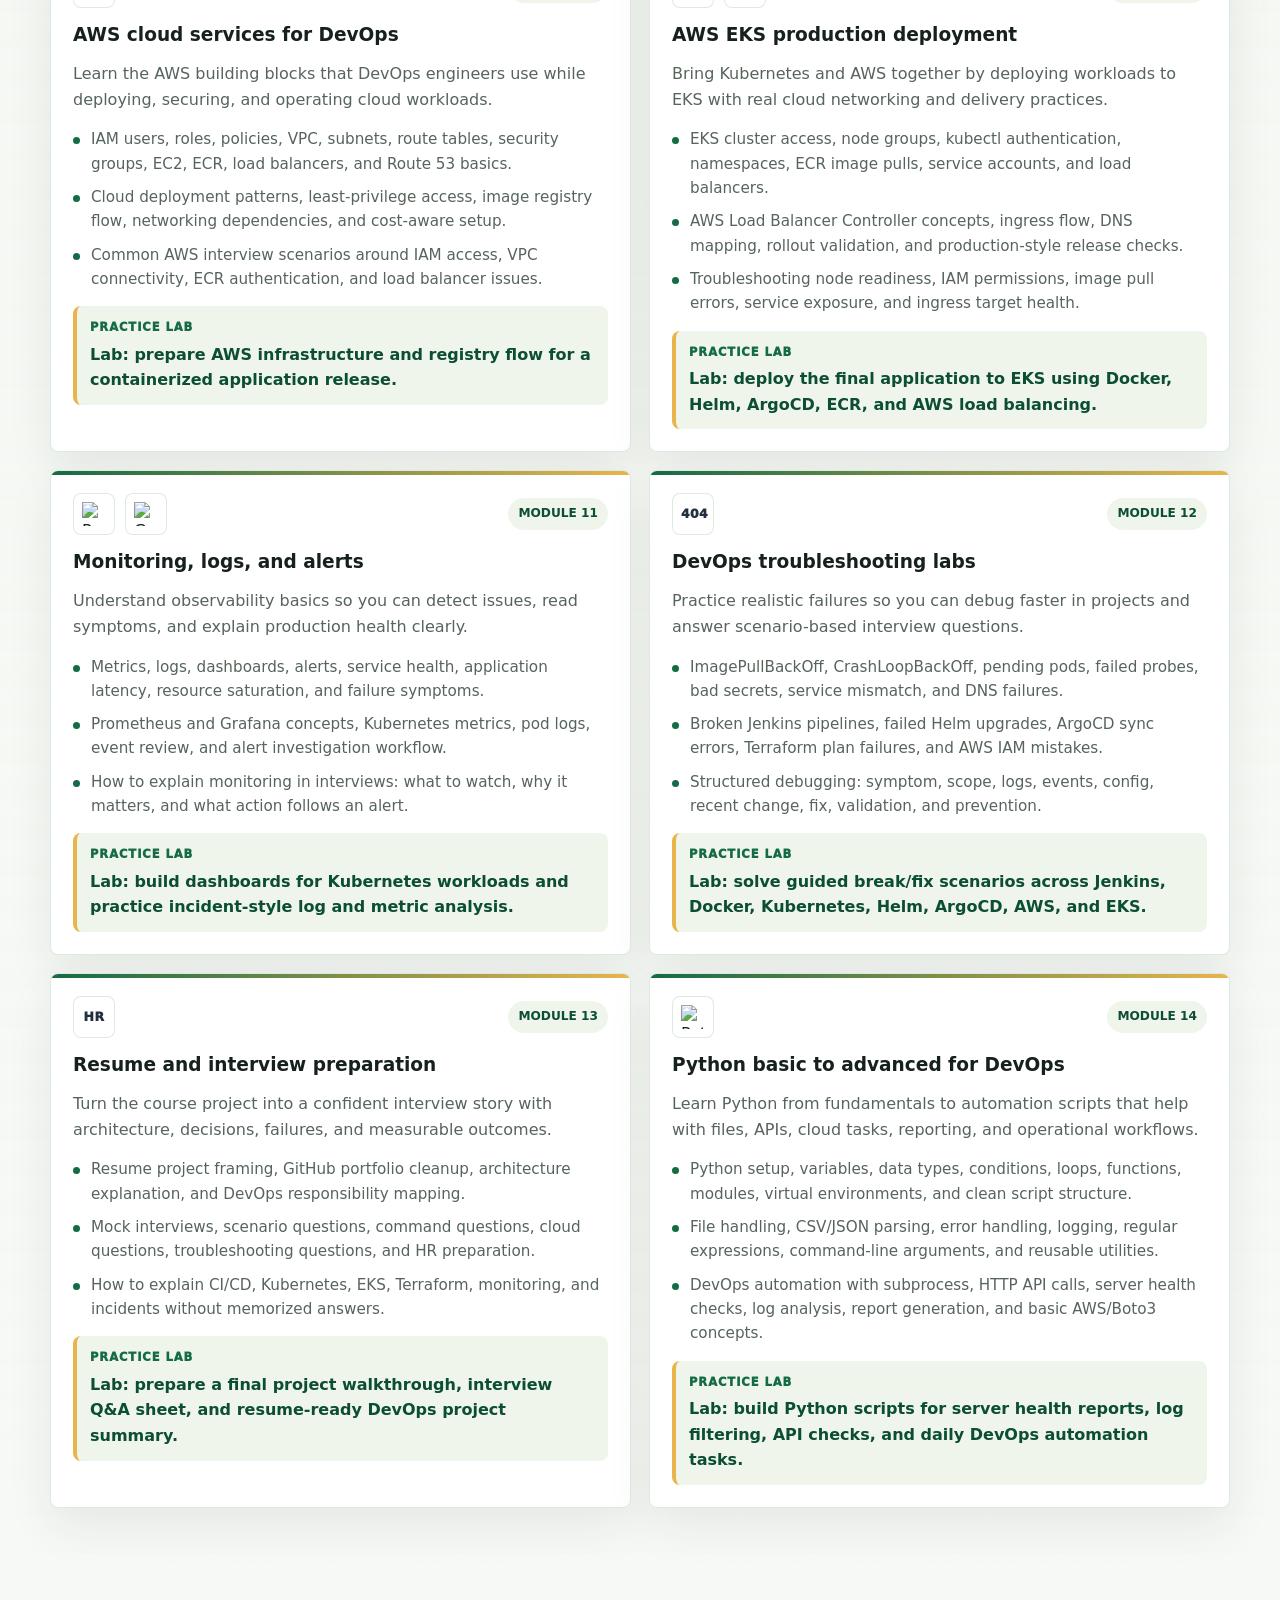
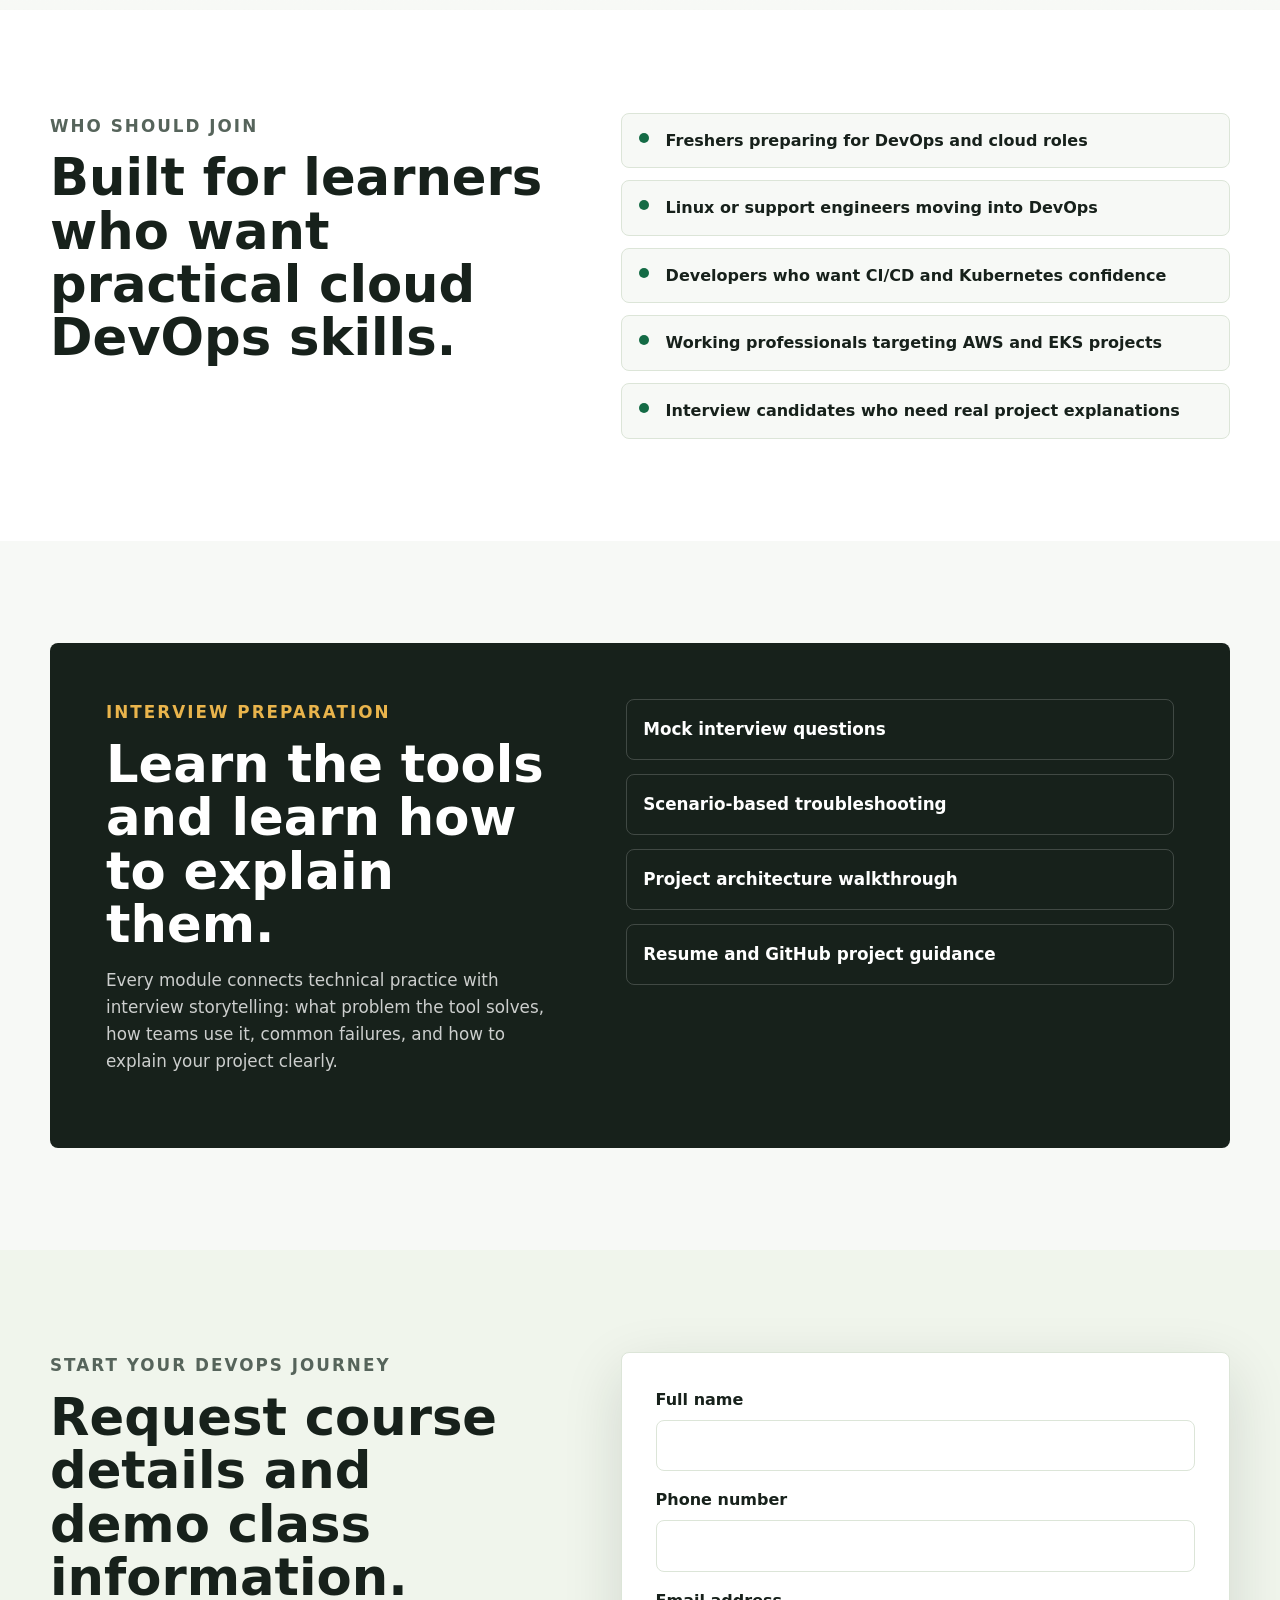
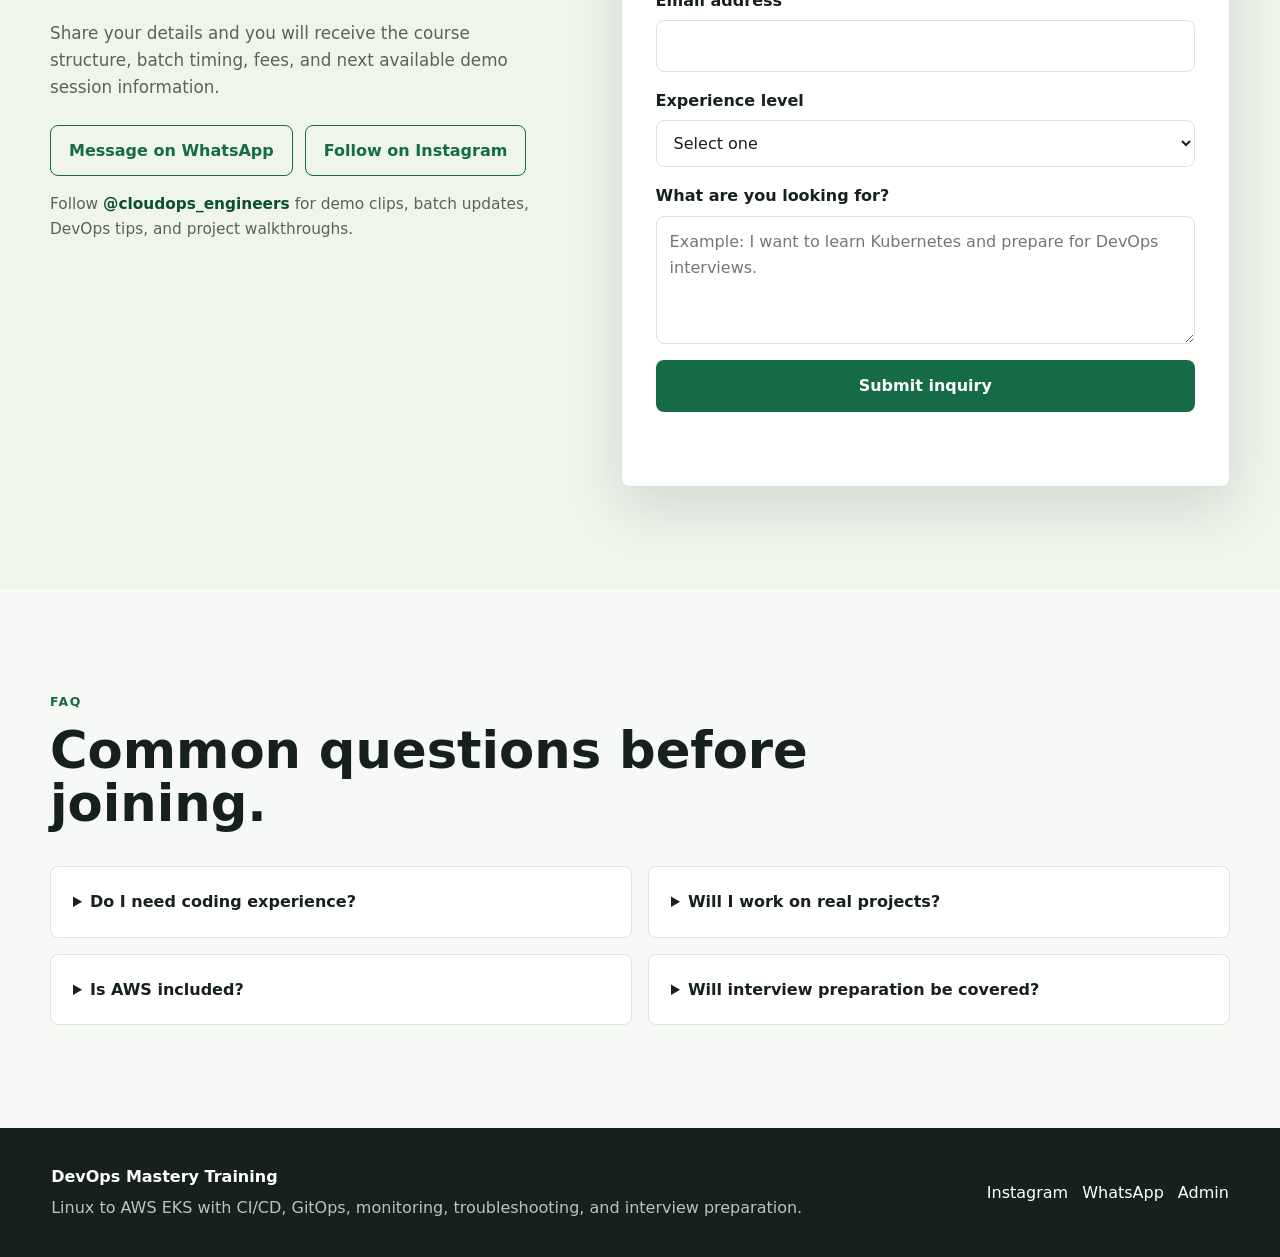
==== commit 5283ba09: "Add Instagram marketing links" ====
--- a/index.html
+++ b/index.html
@@ -449,7 +449,11 @@
             <p>
               Share your details and you will receive the course structure, batch timing, fees, and next available demo session information.
             </p>
-            <button class="button button-outline js-whatsapp" type="button">Message on WhatsApp</button>
+            <div class="contact-actions">
+              <button class="button button-outline js-whatsapp" type="button">Message on WhatsApp</button>
+              <a class="button button-outline" href="https://www.instagram.com/cloudops_engineers/" target="_blank" rel="noopener">Follow on Instagram</a>
+            </div>
+            <p class="social-note">Follow <strong>@cloudops_engineers</strong> for demo clips, batch updates, DevOps tips, and project walkthroughs.</p>
           </div>
           <form class="lead-form" data-lead-form>
             <div class="form-row">
@@ -520,7 +524,11 @@
         <strong>DevOps Mastery Training</strong>
         <p>Linux to AWS EKS with CI/CD, GitOps, monitoring, troubleshooting, and interview preparation.</p>
       </div>
-      <a href="admin.html">Admin</a>
+      <div class="footer-links" aria-label="Footer links">
+        <a href="https://www.instagram.com/cloudops_engineers/" target="_blank" rel="noopener">Instagram</a>
+        <button class="footer-button js-whatsapp" type="button">WhatsApp</button>
+        <a href="admin.html">Admin</a>
+      </div>
     </footer>
 
     <script src="assets/app.js?v=20260621-whatsapp-fallback"></script>
--- a/assets/styles.css
+++ b/assets/styles.css
@@ -252,6 +252,23 @@
   background: transparent;
   border-color: var(--brand);
   color: var(--brand);
+}
+
+.contact-actions {
+  display: flex;
+  flex-wrap: wrap;
+  gap: 12px;
+  margin-top: 24px;
+}
+
+.social-note {
+  max-width: 520px;
+  margin-top: 16px;
+  font-size: 0.96rem !important;
+}
+
+.social-note strong {
+  color: var(--brand-dark);
 }
 
 .hero-stats {
@@ -741,6 +758,7 @@
 
 .site-footer {
   display: flex;
+  align-items: center;
   justify-content: space-between;
   gap: 24px;
   padding: 36px clamp(18px, 4vw, 54px);
@@ -751,6 +769,27 @@
 .site-footer p {
   margin: 6px 0 0;
   color: rgba(255, 255, 255, 0.72);
+}
+
+.footer-links {
+  display: flex;
+  flex-wrap: wrap;
+  align-items: center;
+  justify-content: flex-end;
+  gap: 14px;
+}
+
+.footer-button {
+  border: 0;
+  background: transparent;
+  color: white;
+  cursor: pointer;
+  font: inherit;
+  padding: 0;
+}
+
+.footer-button:hover {
+  color: var(--accent);
 }
 
 .simple-page,
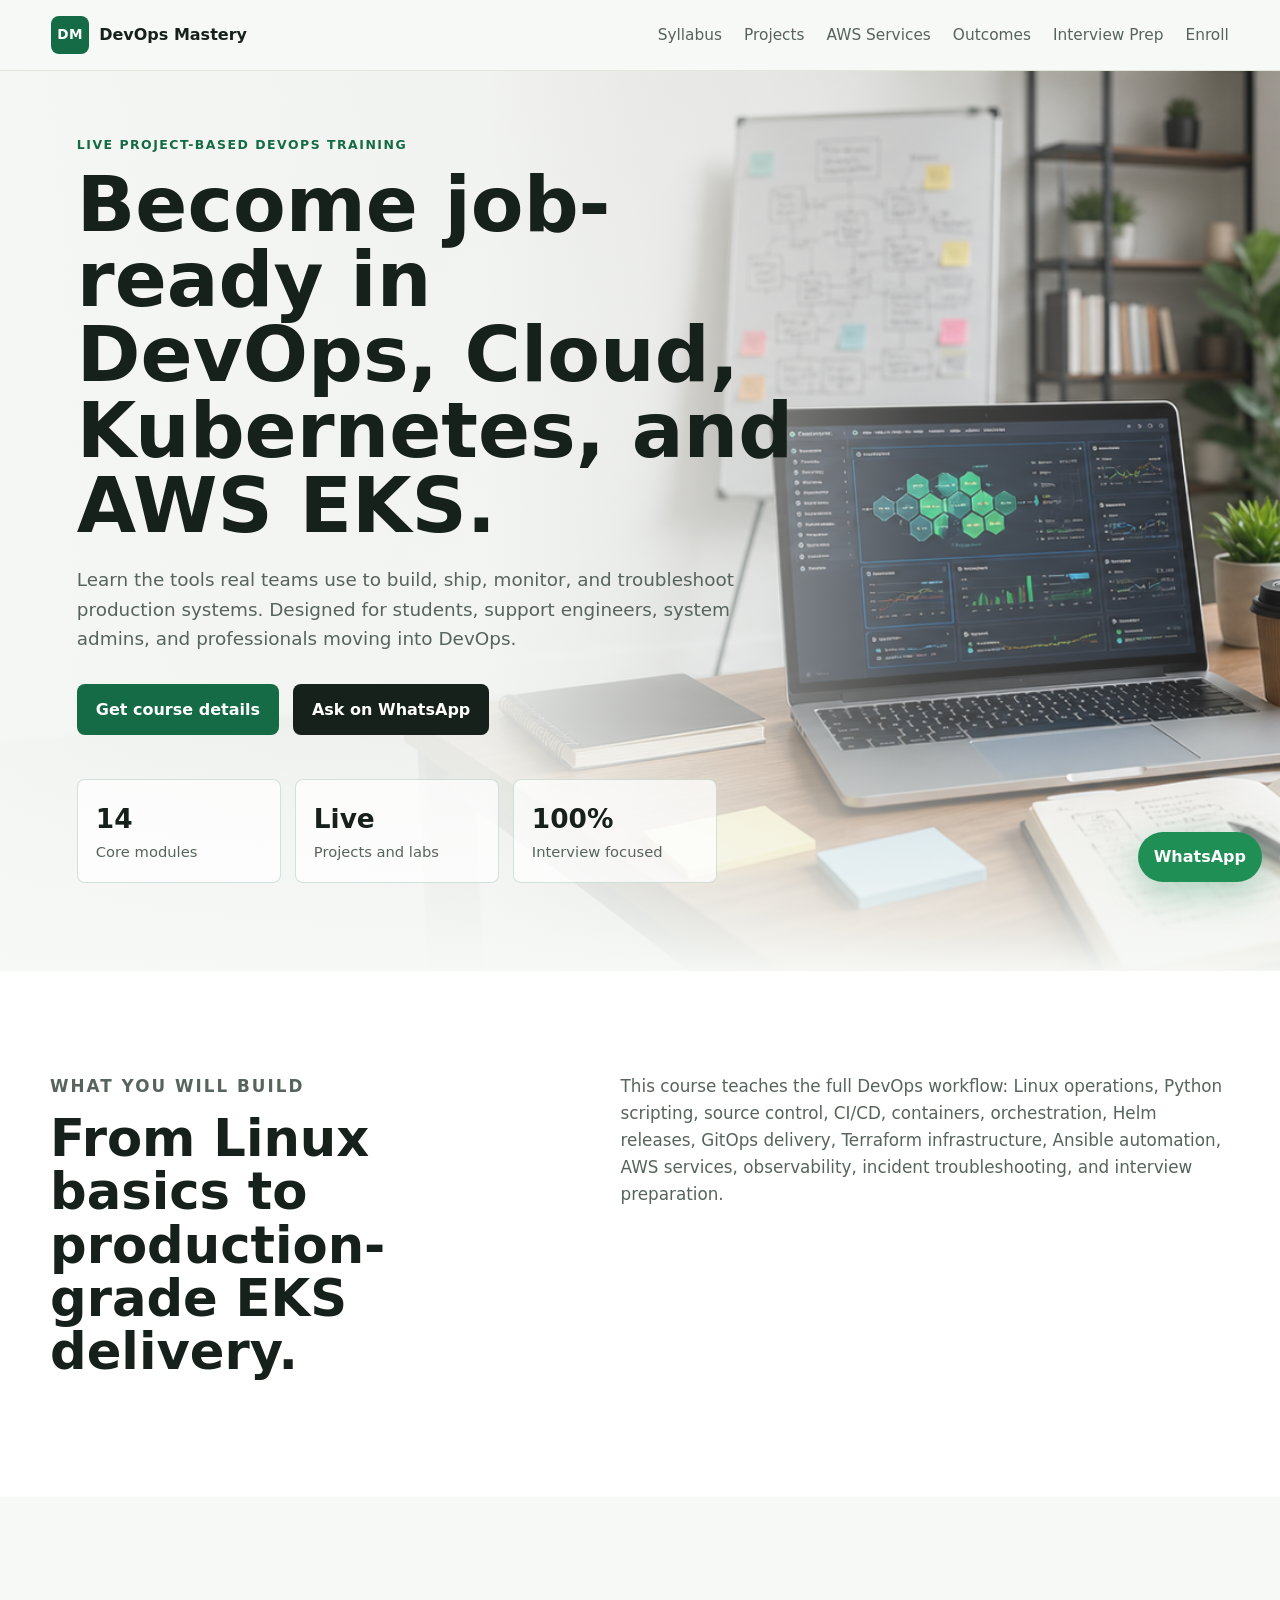
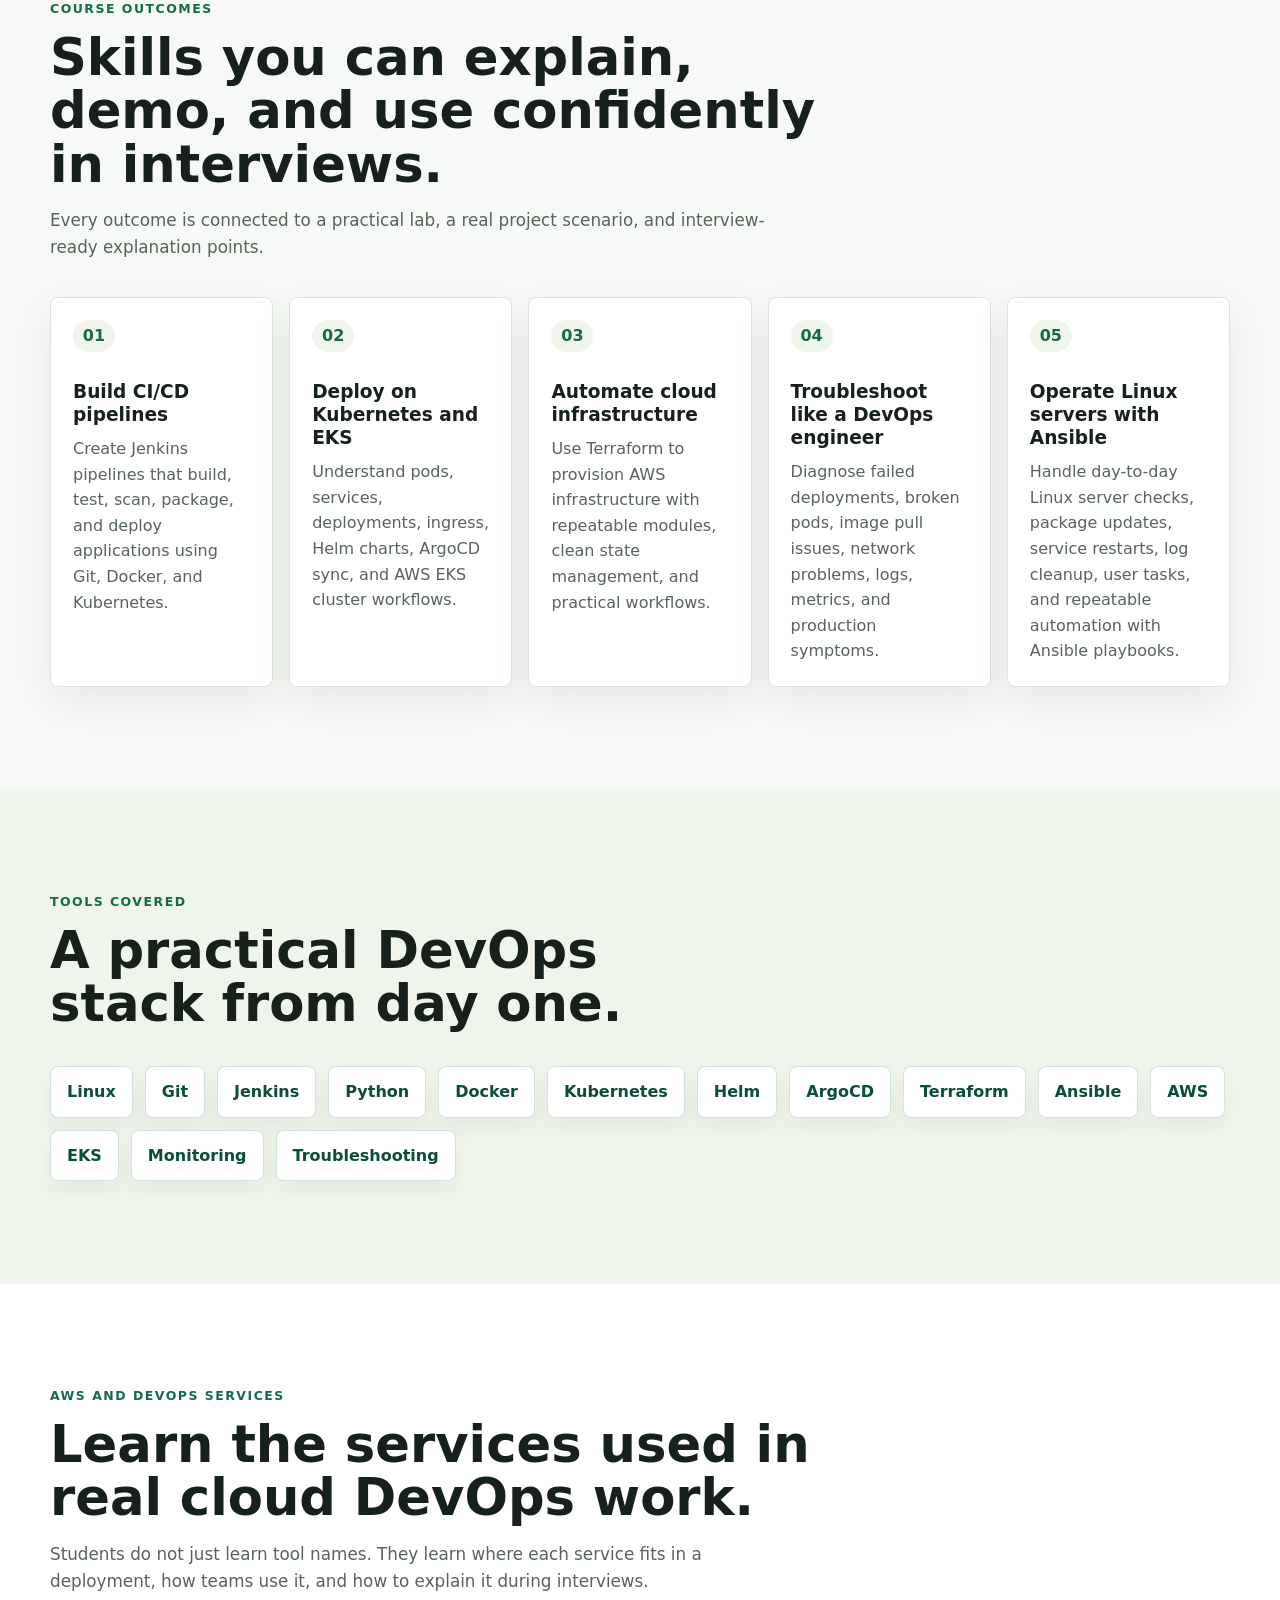
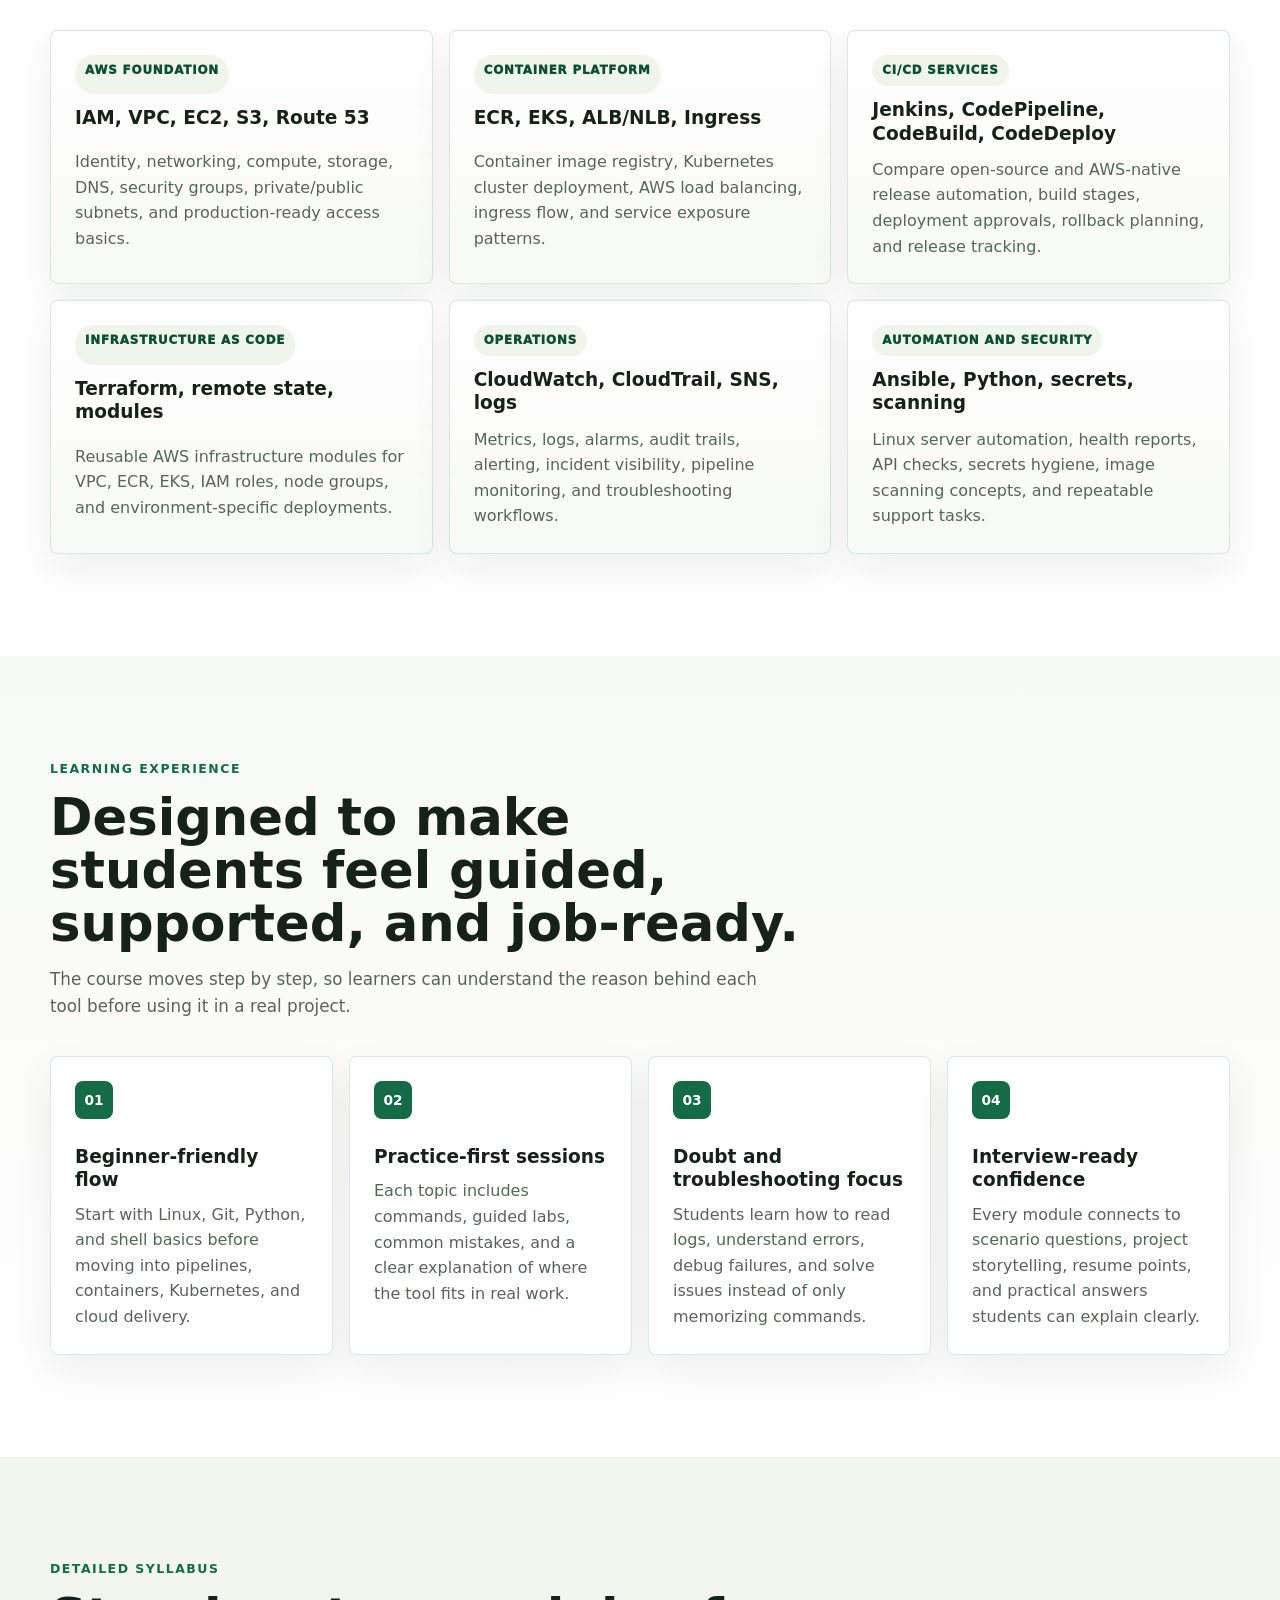
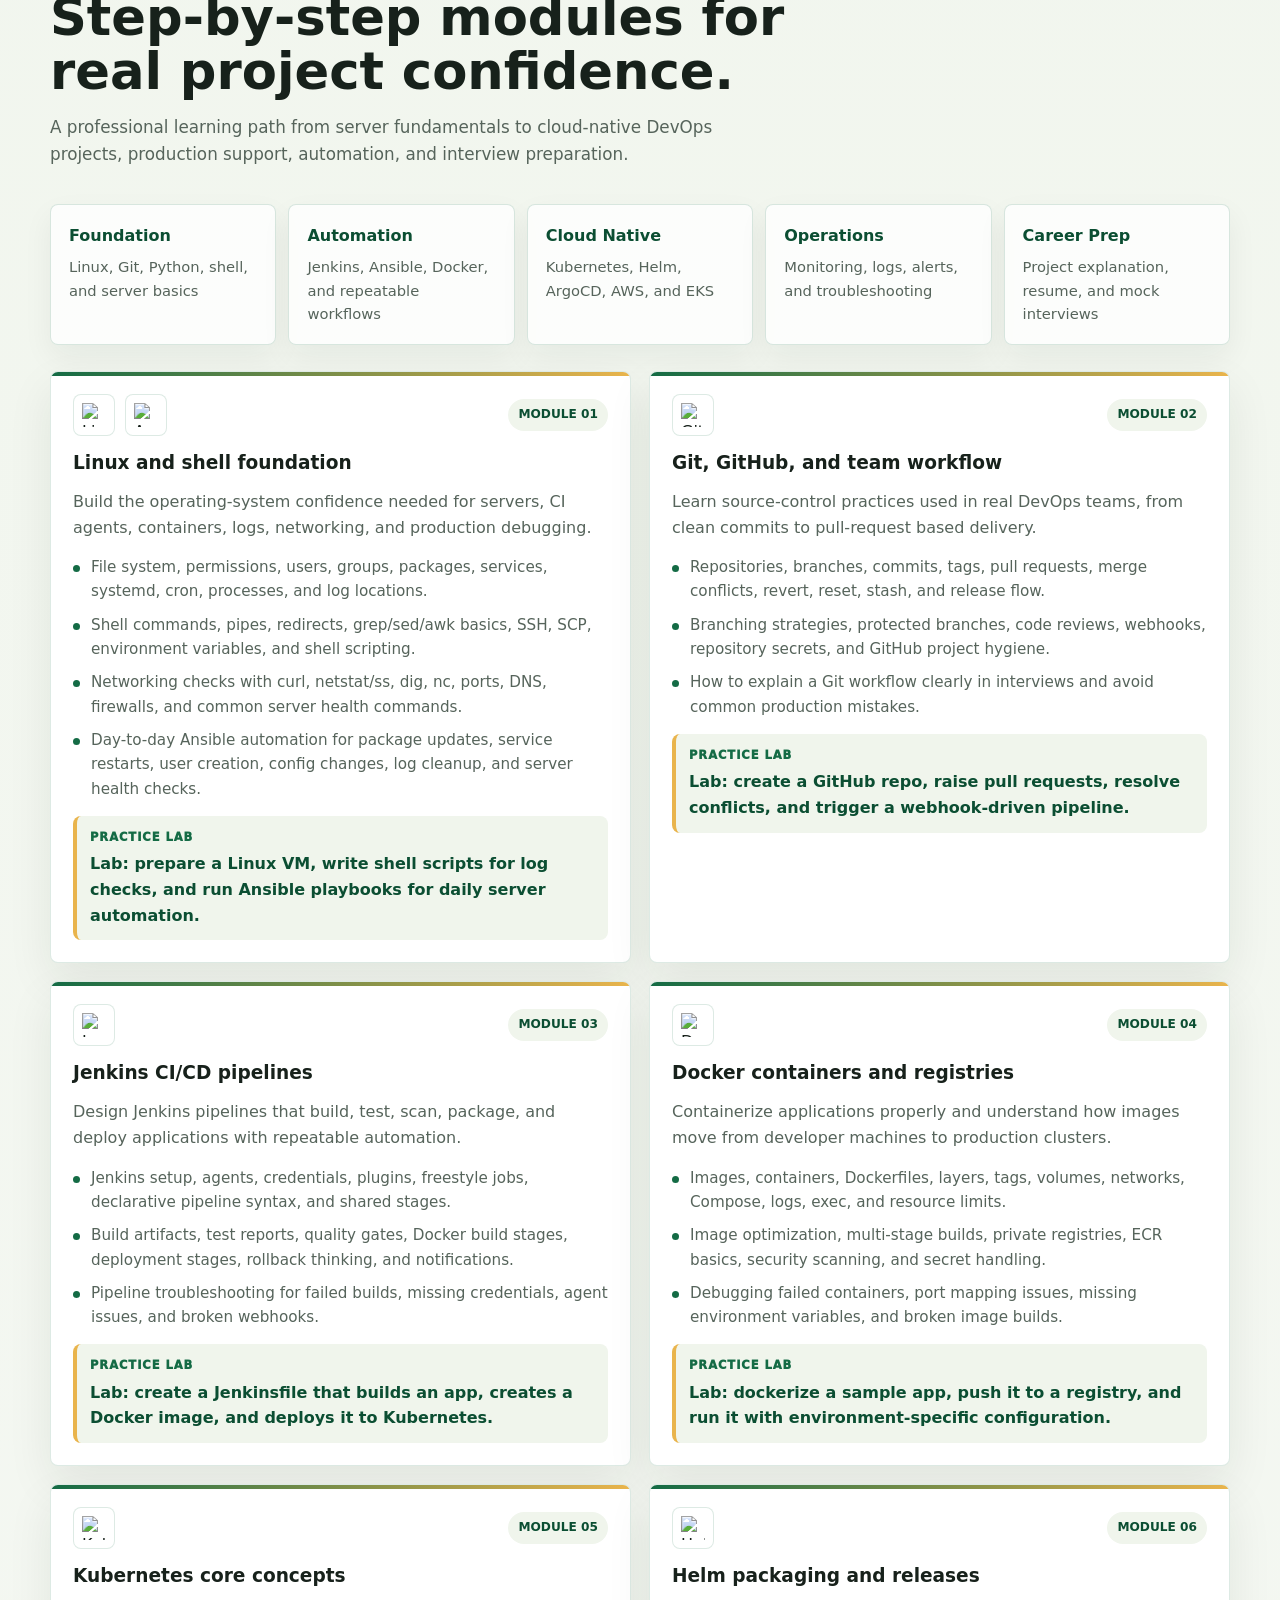
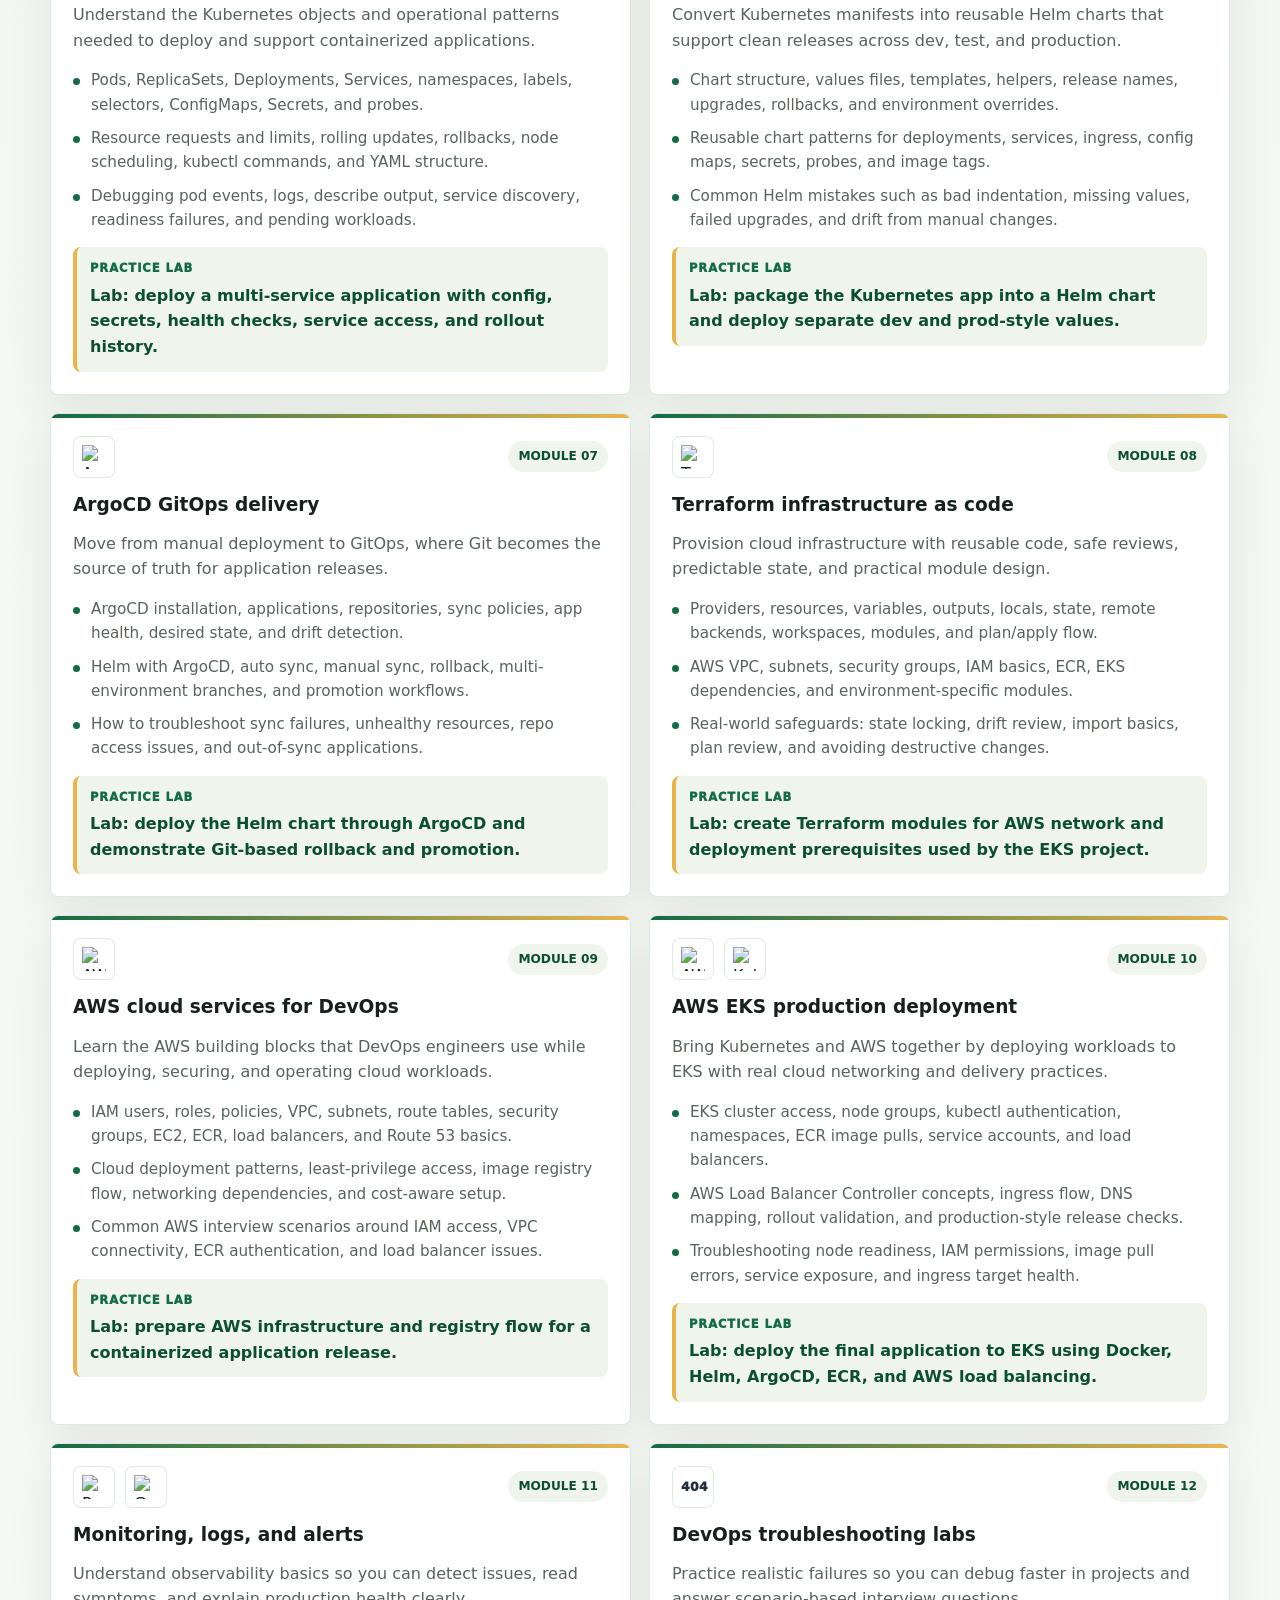
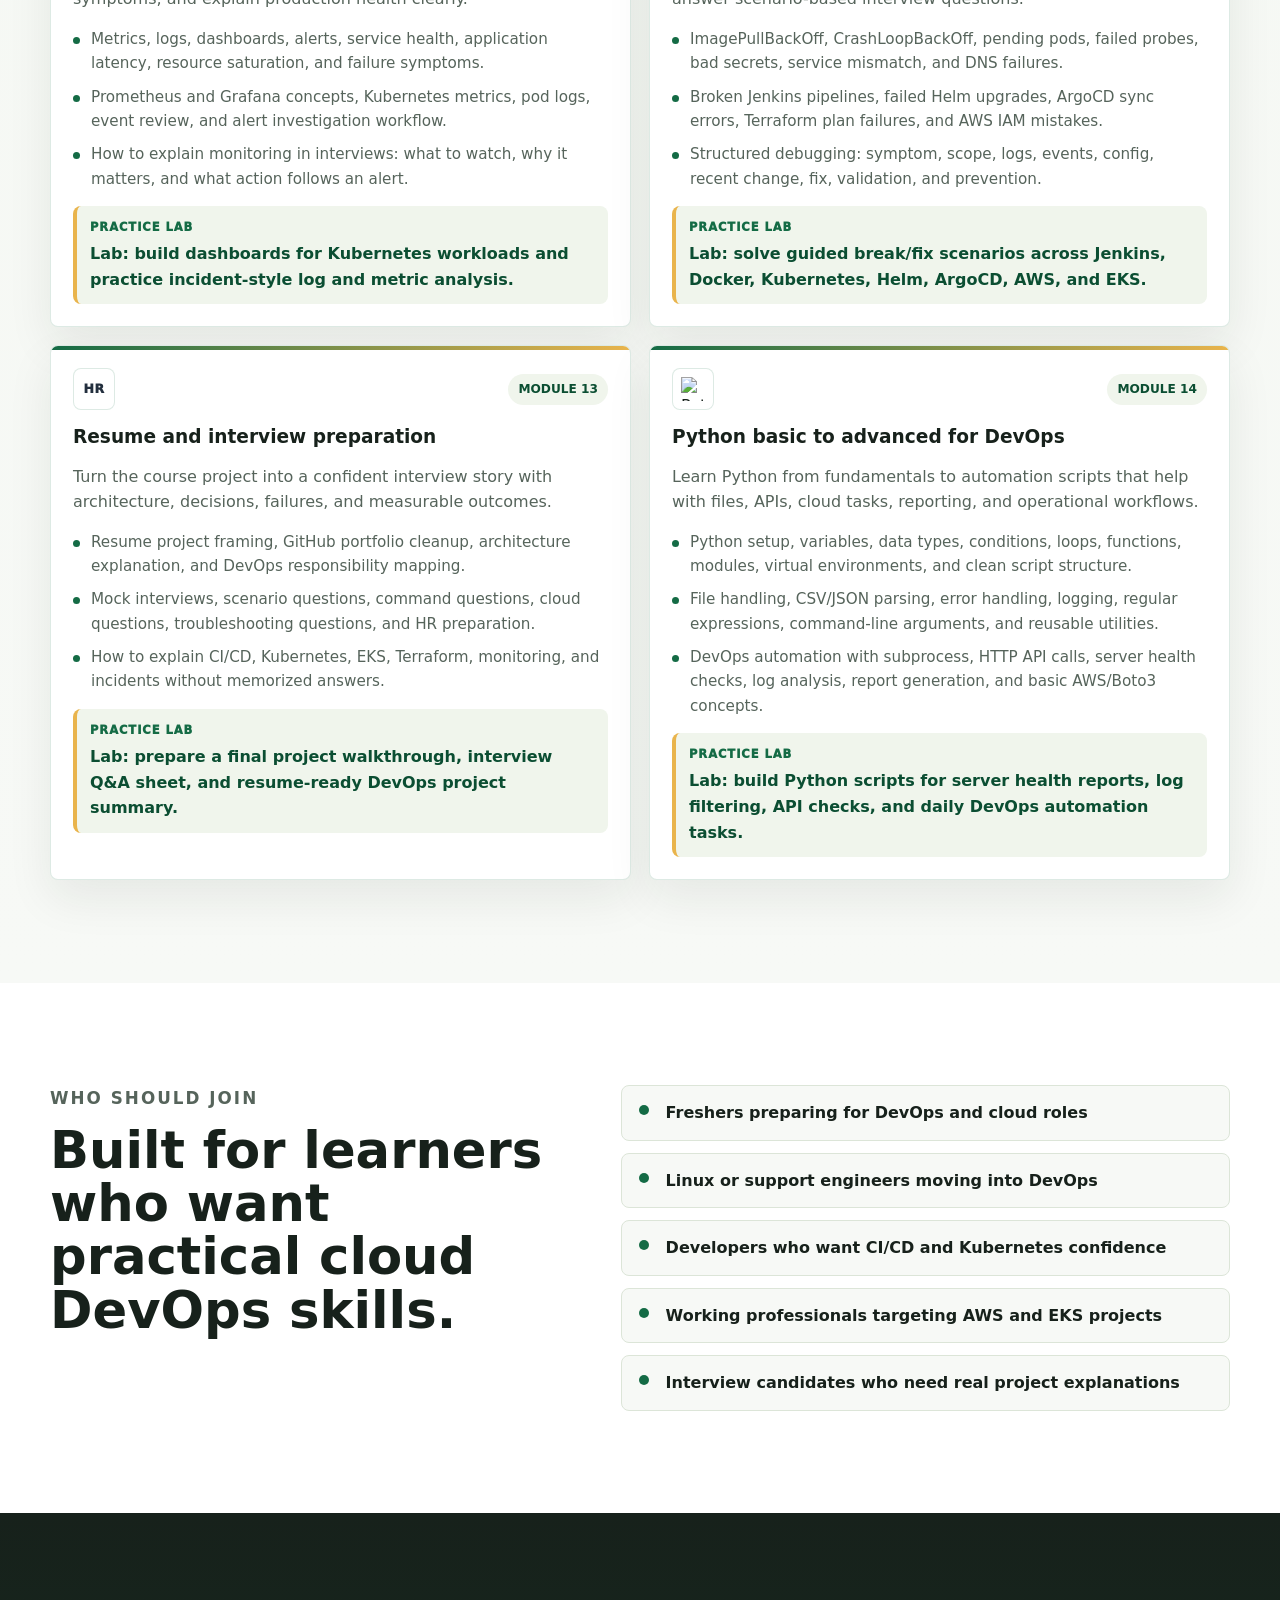
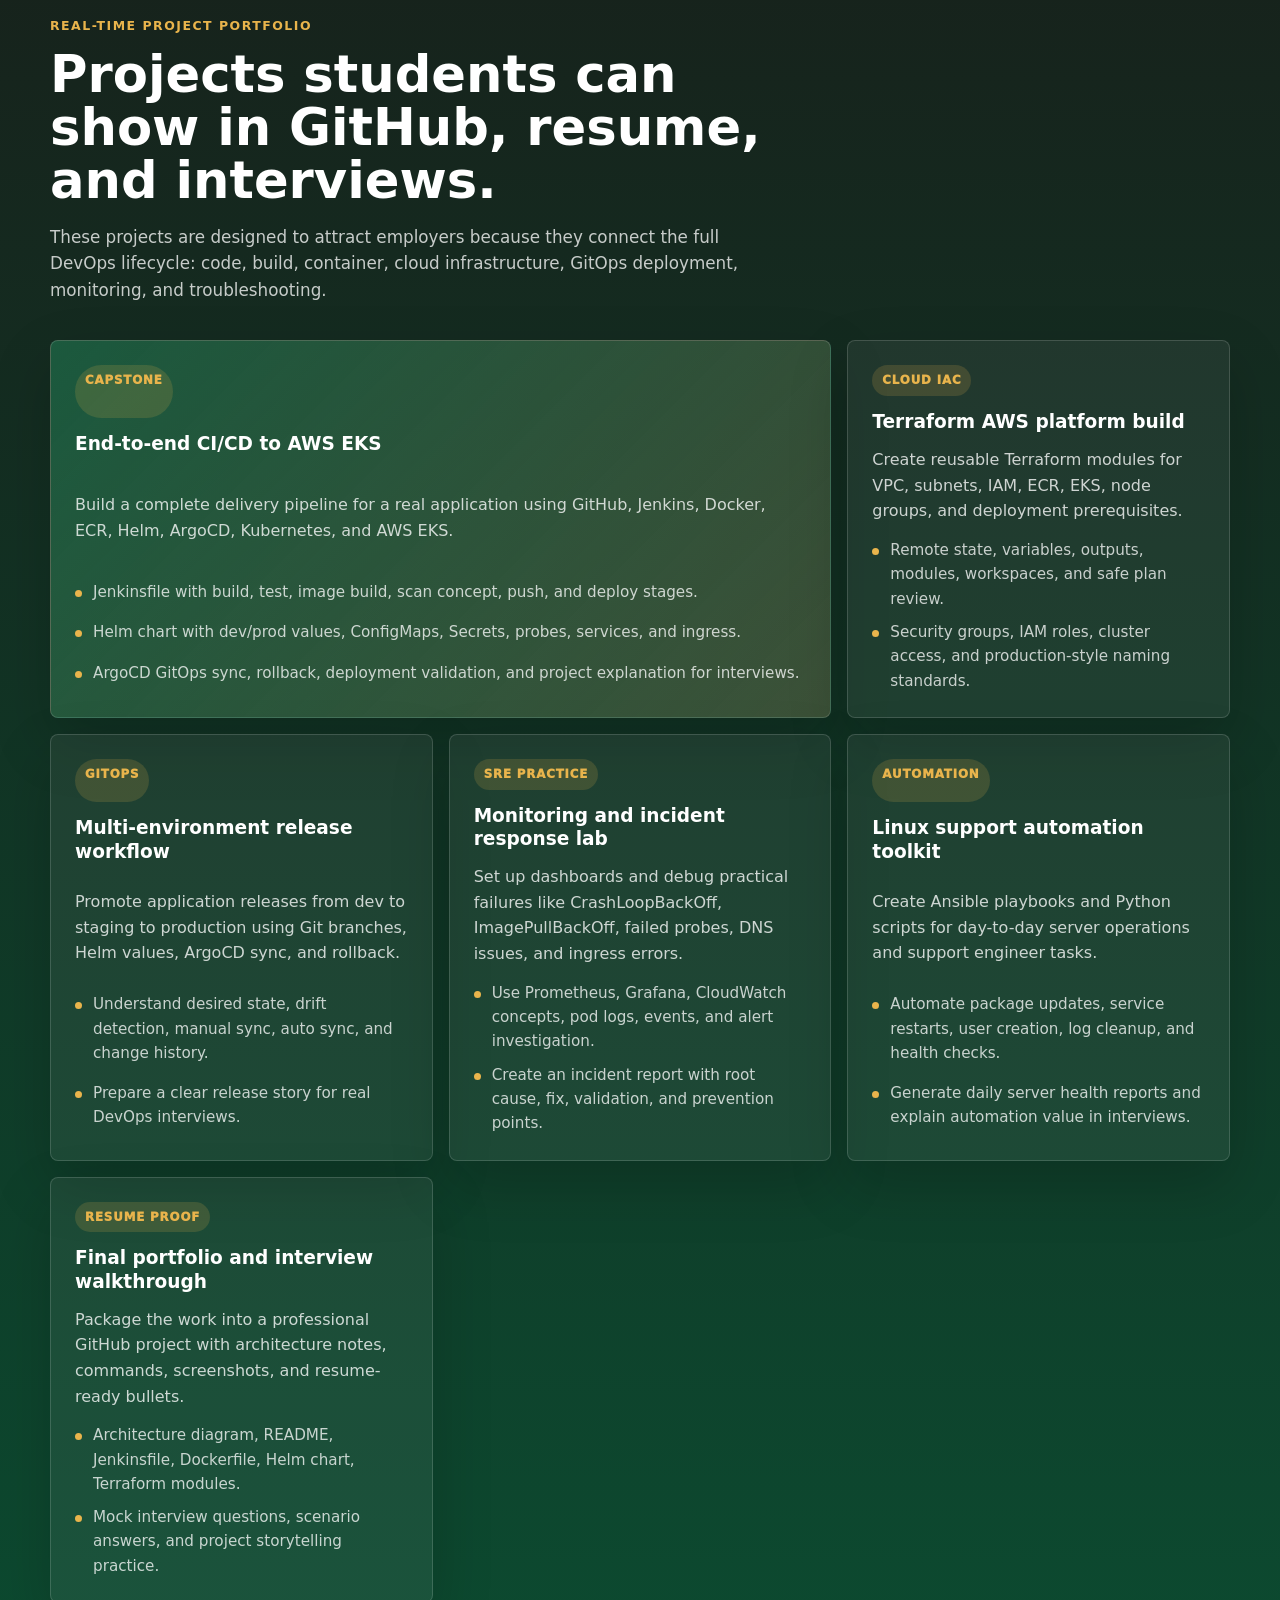
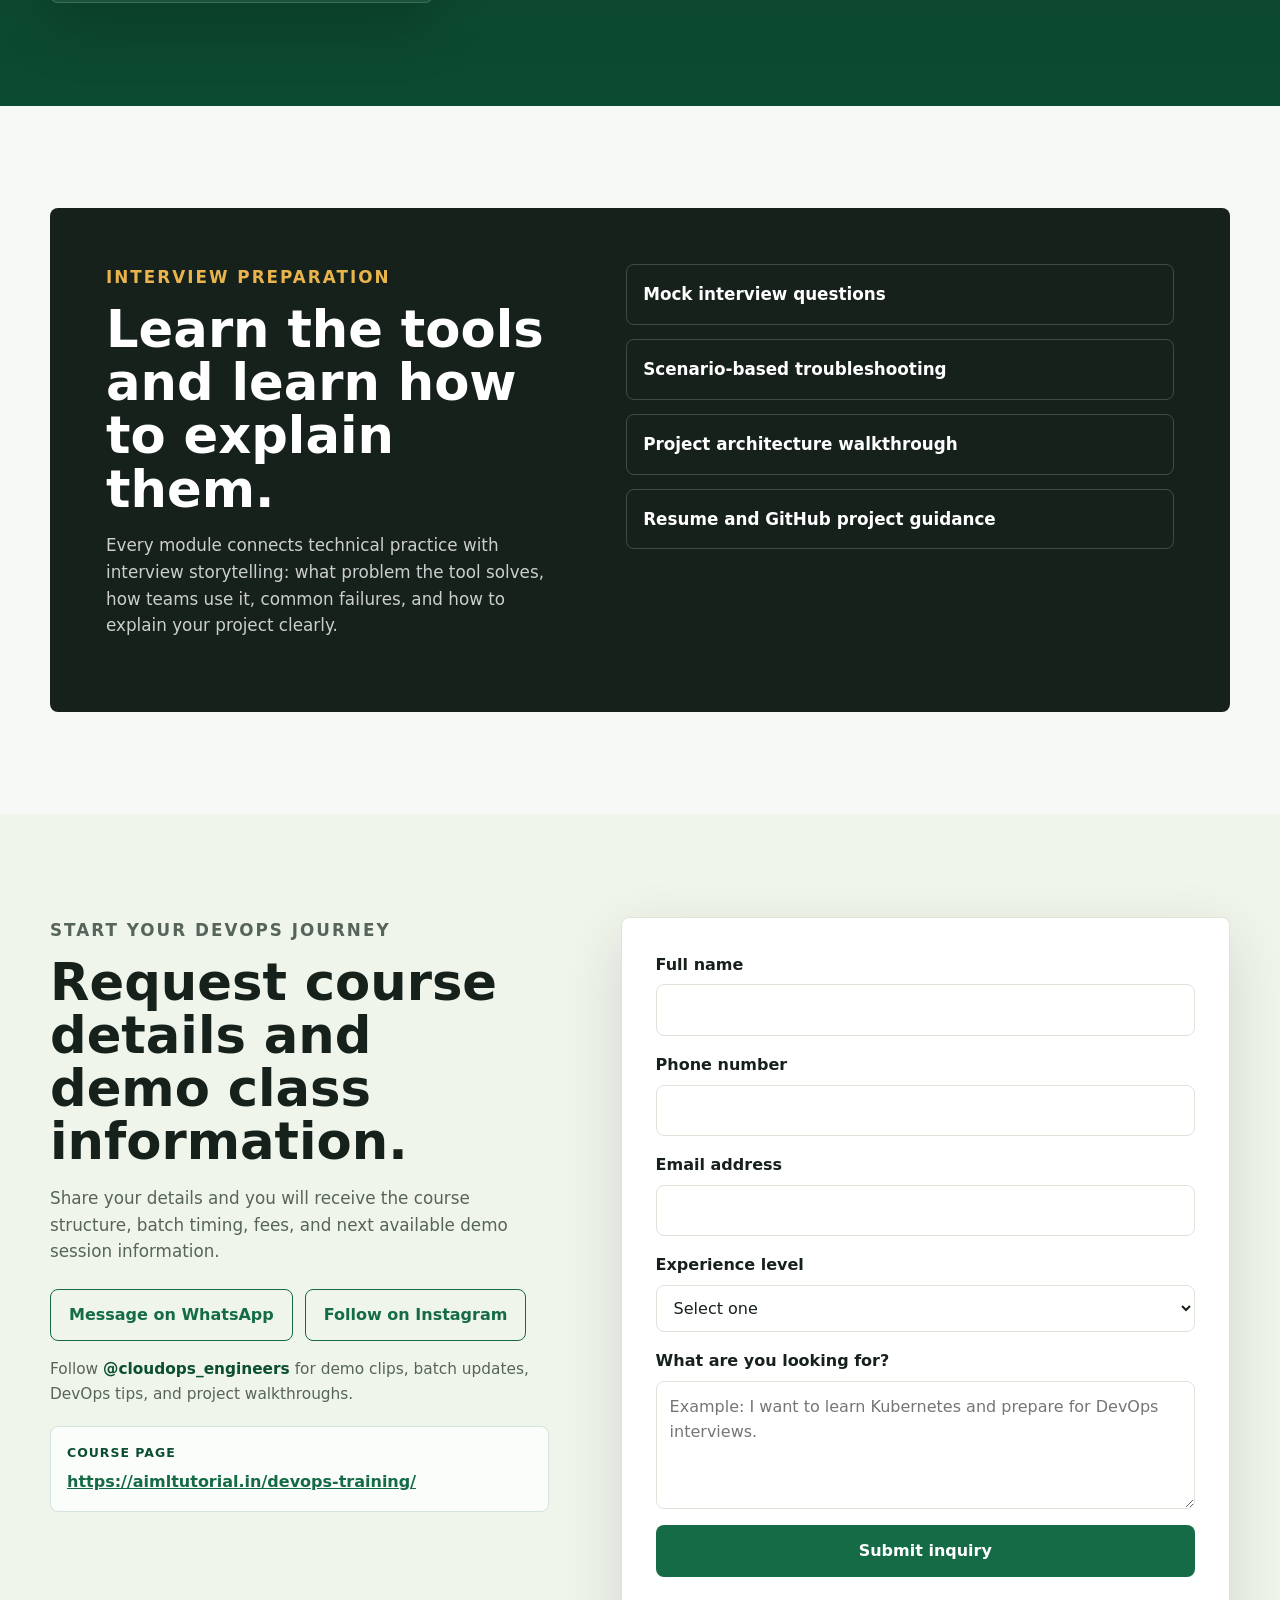
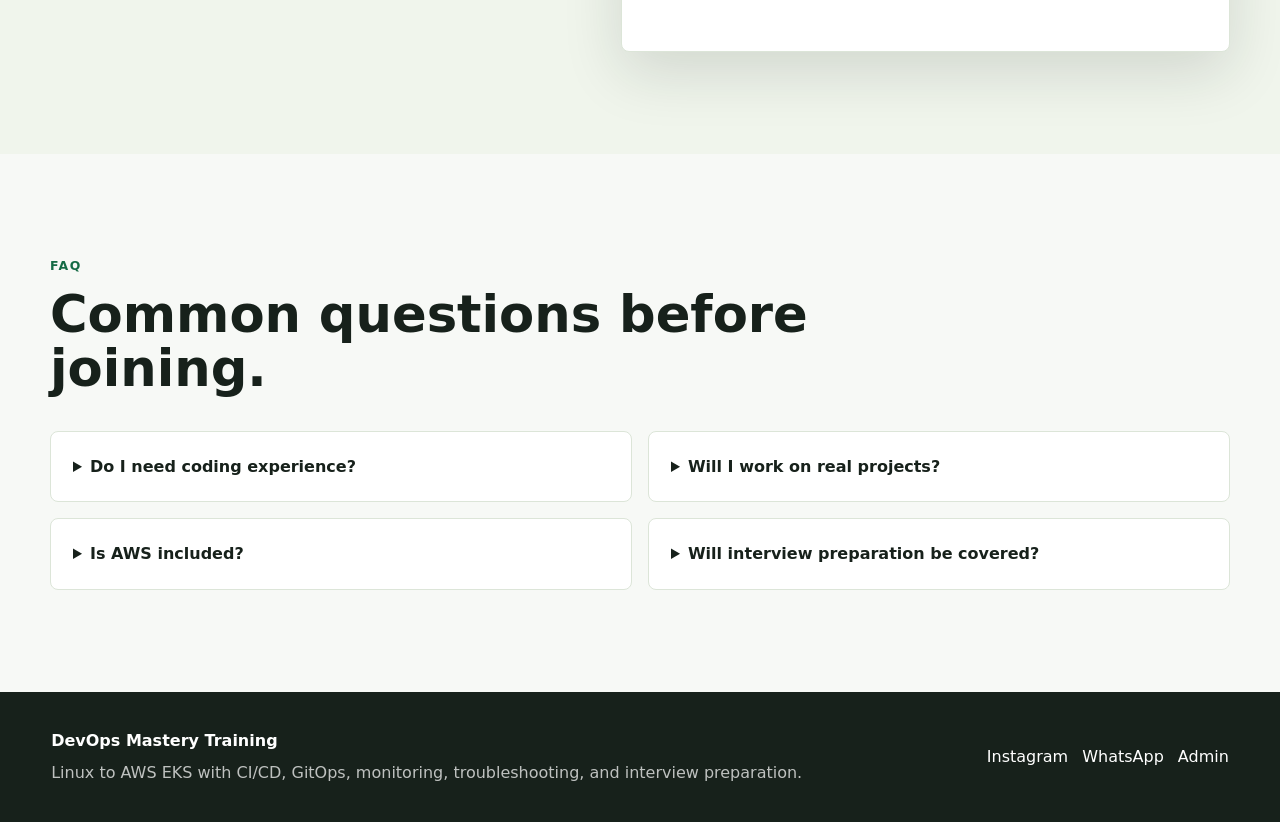
==== commit dc033b5b: "Add AWS services and real-time projects" ====
--- a/index.html
+++ b/index.html
@@ -20,6 +20,8 @@
       </a>
       <nav class="main-nav" aria-label="Primary navigation">
         <a href="#syllabus">Syllabus</a>
+        <a href="#projects">Projects</a>
+        <a href="#aws-services">AWS Services</a>
         <a href="#outcomes">Outcomes</a>
         <a href="#interview">Interview Prep</a>
         <a href="#lead-form">Enroll</a>
@@ -31,6 +33,8 @@
 
     <nav class="mobile-nav" id="mobile-nav" aria-label="Mobile navigation">
       <a href="#syllabus">Syllabus</a>
+      <a href="#projects">Projects</a>
+      <a href="#aws-services">AWS Services</a>
       <a href="#outcomes">Outcomes</a>
       <a href="#interview">Interview Prep</a>
       <a href="#lead-form">Enroll</a>
@@ -141,6 +145,48 @@
         </div>
       </section>
 
+      <section class="section services-section" id="aws-services">
+        <div class="section-inner">
+          <div class="section-heading">
+            <p class="eyebrow">AWS and DevOps services</p>
+            <h2>Learn the services used in real cloud DevOps work.</h2>
+            <p class="section-subcopy">Students do not just learn tool names. They learn where each service fits in a deployment, how teams use it, and how to explain it during interviews.</p>
+          </div>
+          <div class="service-grid">
+            <article class="service-card">
+              <span>AWS foundation</span>
+              <h3>IAM, VPC, EC2, S3, Route 53</h3>
+              <p>Identity, networking, compute, storage, DNS, security groups, private/public subnets, and production-ready access basics.</p>
+            </article>
+            <article class="service-card">
+              <span>Container platform</span>
+              <h3>ECR, EKS, ALB/NLB, Ingress</h3>
+              <p>Container image registry, Kubernetes cluster deployment, AWS load balancing, ingress flow, and service exposure patterns.</p>
+            </article>
+            <article class="service-card">
+              <span>CI/CD services</span>
+              <h3>Jenkins, CodePipeline, CodeBuild, CodeDeploy</h3>
+              <p>Compare open-source and AWS-native release automation, build stages, deployment approvals, rollback planning, and release tracking.</p>
+            </article>
+            <article class="service-card">
+              <span>Infrastructure as Code</span>
+              <h3>Terraform, remote state, modules</h3>
+              <p>Reusable AWS infrastructure modules for VPC, ECR, EKS, IAM roles, node groups, and environment-specific deployments.</p>
+            </article>
+            <article class="service-card">
+              <span>Operations</span>
+              <h3>CloudWatch, CloudTrail, SNS, logs</h3>
+              <p>Metrics, logs, alarms, audit trails, alerting, incident visibility, pipeline monitoring, and troubleshooting workflows.</p>
+            </article>
+            <article class="service-card">
+              <span>Automation and security</span>
+              <h3>Ansible, Python, secrets, scanning</h3>
+              <p>Linux server automation, health reports, API checks, secrets hygiene, image scanning concepts, and repeatable support tasks.</p>
+            </article>
+          </div>
+        </div>
+      </section>
+
       <section class="section comfort-band" aria-labelledby="learning-experience-title">
         <div class="section-inner">
           <div class="section-heading">
@@ -420,6 +466,73 @@
             <li>Working professionals targeting AWS and EKS projects</li>
             <li>Interview candidates who need real project explanations</li>
           </ul>
+        </div>
+      </section>
+
+      <section class="section projects-section" id="projects">
+        <div class="section-inner">
+          <div class="section-heading">
+            <p class="eyebrow">Real-time project portfolio</p>
+            <h2>Projects students can show in GitHub, resume, and interviews.</h2>
+            <p class="section-subcopy">These projects are designed to attract employers because they connect the full DevOps lifecycle: code, build, container, cloud infrastructure, GitOps deployment, monitoring, and troubleshooting.</p>
+          </div>
+          <div class="project-grid">
+            <article class="project-card featured-project">
+              <span class="project-badge">Capstone</span>
+              <h3>End-to-end CI/CD to AWS EKS</h3>
+              <p>Build a complete delivery pipeline for a real application using GitHub, Jenkins, Docker, ECR, Helm, ArgoCD, Kubernetes, and AWS EKS.</p>
+              <ul>
+                <li>Jenkinsfile with build, test, image build, scan concept, push, and deploy stages.</li>
+                <li>Helm chart with dev/prod values, ConfigMaps, Secrets, probes, services, and ingress.</li>
+                <li>ArgoCD GitOps sync, rollback, deployment validation, and project explanation for interviews.</li>
+              </ul>
+            </article>
+            <article class="project-card">
+              <span class="project-badge">Cloud IaC</span>
+              <h3>Terraform AWS platform build</h3>
+              <p>Create reusable Terraform modules for VPC, subnets, IAM, ECR, EKS, node groups, and deployment prerequisites.</p>
+              <ul>
+                <li>Remote state, variables, outputs, modules, workspaces, and safe plan review.</li>
+                <li>Security groups, IAM roles, cluster access, and production-style naming standards.</li>
+              </ul>
+            </article>
+            <article class="project-card">
+              <span class="project-badge">GitOps</span>
+              <h3>Multi-environment release workflow</h3>
+              <p>Promote application releases from dev to staging to production using Git branches, Helm values, ArgoCD sync, and rollback.</p>
+              <ul>
+                <li>Understand desired state, drift detection, manual sync, auto sync, and change history.</li>
+                <li>Prepare a clear release story for real DevOps interviews.</li>
+              </ul>
+            </article>
+            <article class="project-card">
+              <span class="project-badge">SRE practice</span>
+              <h3>Monitoring and incident response lab</h3>
+              <p>Set up dashboards and debug practical failures like CrashLoopBackOff, ImagePullBackOff, failed probes, DNS issues, and ingress errors.</p>
+              <ul>
+                <li>Use Prometheus, Grafana, CloudWatch concepts, pod logs, events, and alert investigation.</li>
+                <li>Create an incident report with root cause, fix, validation, and prevention points.</li>
+              </ul>
+            </article>
+            <article class="project-card">
+              <span class="project-badge">Automation</span>
+              <h3>Linux support automation toolkit</h3>
+              <p>Create Ansible playbooks and Python scripts for day-to-day server operations and support engineer tasks.</p>
+              <ul>
+                <li>Automate package updates, service restarts, user creation, log cleanup, and health checks.</li>
+                <li>Generate daily server health reports and explain automation value in interviews.</li>
+              </ul>
+            </article>
+            <article class="project-card">
+              <span class="project-badge">Resume proof</span>
+              <h3>Final portfolio and interview walkthrough</h3>
+              <p>Package the work into a professional GitHub project with architecture notes, commands, screenshots, and resume-ready bullets.</p>
+              <ul>
+                <li>Architecture diagram, README, Jenkinsfile, Dockerfile, Helm chart, Terraform modules.</li>
+                <li>Mock interview questions, scenario answers, and project storytelling practice.</li>
+              </ul>
+            </article>
+          </div>
         </div>
       </section>
 
@@ -454,6 +567,10 @@
               <a class="button button-outline" href="https://www.instagram.com/cloudops_engineers/" target="_blank" rel="noopener">Follow on Instagram</a>
             </div>
             <p class="social-note">Follow <strong>@cloudops_engineers</strong> for demo clips, batch updates, DevOps tips, and project walkthroughs.</p>
+            <div class="course-link-card">
+              <span>Course page</span>
+              <a href="https://aimltutorial.in/devops-training/">https://aimltutorial.in/devops-training/</a>
+            </div>
           </div>
           <form class="lead-form" data-lead-form>
             <div class="form-row">
--- a/assets/styles.css
+++ b/assets/styles.css
@@ -271,6 +271,31 @@
   color: var(--brand-dark);
 }
 
+.course-link-card {
+  display: grid;
+  gap: 6px;
+  max-width: 560px;
+  margin-top: 20px;
+  padding: 16px;
+  border: 1px solid rgba(20, 107, 69, 0.16);
+  border-radius: var(--radius);
+  background: rgba(255, 255, 255, 0.74);
+}
+
+.course-link-card span {
+  color: var(--brand-dark);
+  font-size: 0.78rem;
+  font-weight: 900;
+  letter-spacing: 0.08em;
+  text-transform: uppercase;
+}
+
+.course-link-card a {
+  color: var(--brand);
+  font-weight: 900;
+  overflow-wrap: anywhere;
+}
+
 .hero-stats {
   display: grid;
   grid-template-columns: repeat(3, minmax(0, 1fr));
@@ -422,6 +447,52 @@
   box-shadow: 0 10px 22px rgba(23, 33, 27, 0.05);
 }
 
+.services-section {
+  background: var(--surface);
+}
+
+.service-grid {
+  display: grid;
+  grid-template-columns: repeat(3, minmax(0, 1fr));
+  gap: 16px;
+}
+
+.service-card {
+  display: grid;
+  gap: 12px;
+  padding: 24px;
+  border: 1px solid rgba(20, 107, 69, 0.14);
+  border-radius: var(--radius);
+  background:
+    linear-gradient(180deg, rgba(255, 255, 255, 0.98), rgba(247, 249, 246, 0.96)),
+    var(--surface);
+  box-shadow: 0 16px 40px rgba(23, 33, 27, 0.07);
+}
+
+.service-card span,
+.project-badge {
+  width: fit-content;
+  padding: 6px 10px;
+  border-radius: 999px;
+  background: var(--surface-strong);
+  color: var(--brand-dark);
+  font-size: 0.74rem;
+  font-weight: 950;
+  letter-spacing: 0.07em;
+  text-transform: uppercase;
+}
+
+.service-card h3,
+.project-card h3 {
+  margin-bottom: 0;
+}
+
+.service-card p,
+.project-card p {
+  margin-bottom: 0;
+  color: var(--muted);
+}
+
 .comfort-band {
   background: linear-gradient(180deg, var(--bg), var(--surface));
 }
@@ -644,6 +715,79 @@
   height: 10px;
   border-radius: 999px;
   background: var(--brand);
+}
+
+.projects-section {
+  background:
+    linear-gradient(180deg, rgba(23, 33, 27, 0.96), rgba(11, 78, 50, 0.94)),
+    var(--ink);
+  color: white;
+}
+
+.projects-section .eyebrow {
+  color: var(--accent);
+}
+
+.projects-section .section-subcopy {
+  color: rgba(255, 255, 255, 0.76);
+}
+
+.project-grid {
+  display: grid;
+  grid-template-columns: repeat(3, minmax(0, 1fr));
+  gap: 16px;
+}
+
+.project-card {
+  display: grid;
+  gap: 14px;
+  padding: 24px;
+  border: 1px solid rgba(255, 255, 255, 0.15);
+  border-radius: var(--radius);
+  background: rgba(255, 255, 255, 0.06);
+  box-shadow: 0 24px 60px rgba(0, 0, 0, 0.18);
+}
+
+.featured-project {
+  grid-column: span 2;
+  background:
+    linear-gradient(135deg, rgba(20, 107, 69, 0.62), rgba(233, 180, 76, 0.12)),
+    rgba(255, 255, 255, 0.08);
+}
+
+.project-badge {
+  background: rgba(233, 180, 76, 0.16);
+  color: var(--accent);
+}
+
+.project-card p {
+  color: rgba(255, 255, 255, 0.78);
+}
+
+.project-card ul {
+  display: grid;
+  gap: 9px;
+  margin: 0;
+  padding: 0;
+  list-style: none;
+}
+
+.project-card li {
+  position: relative;
+  padding-left: 18px;
+  color: rgba(255, 255, 255, 0.76);
+  font-size: 0.95rem;
+}
+
+.project-card li::before {
+  content: "";
+  position: absolute;
+  left: 0;
+  top: 10px;
+  width: 7px;
+  height: 7px;
+  border-radius: 999px;
+  background: var(--accent);
 }
 
 .interview-panel {
@@ -947,9 +1091,15 @@
 
   .feature-grid,
   .syllabus-grid,
+  .service-grid,
+  .project-grid,
   .comfort-grid,
   .learning-path {
     grid-template-columns: repeat(2, minmax(0, 1fr));
+  }
+
+  .featured-project {
+    grid-column: span 2;
   }
 
   .intro-grid,
@@ -988,6 +1138,8 @@
   .hero-stats,
   .feature-grid,
   .syllabus-grid,
+  .service-grid,
+  .project-grid,
   .comfort-grid,
   .learning-path,
   .faq-grid,
@@ -1000,6 +1152,10 @@
     flex-direction: column;
   }
 
+  .featured-project {
+    grid-column: span 1;
+  }
+
   .floating-whatsapp {
     right: 14px;
     bottom: 14px;
